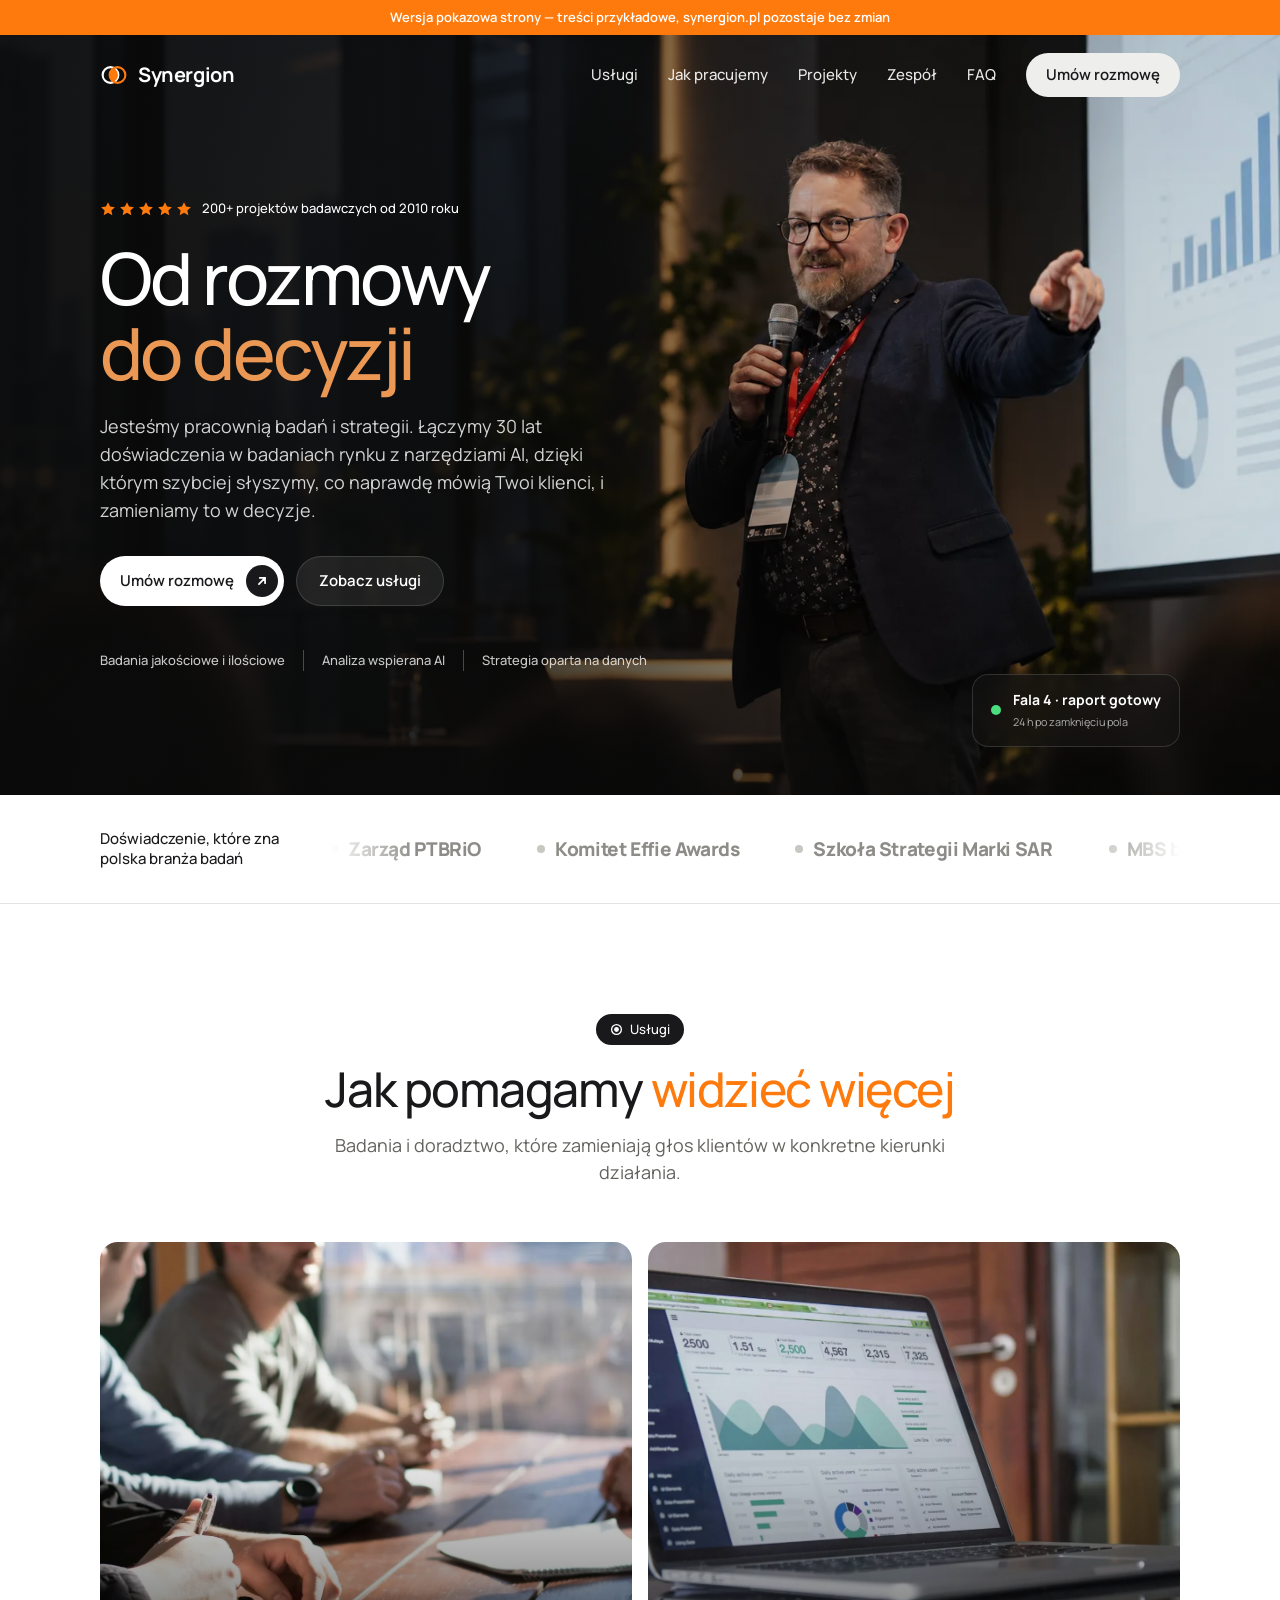
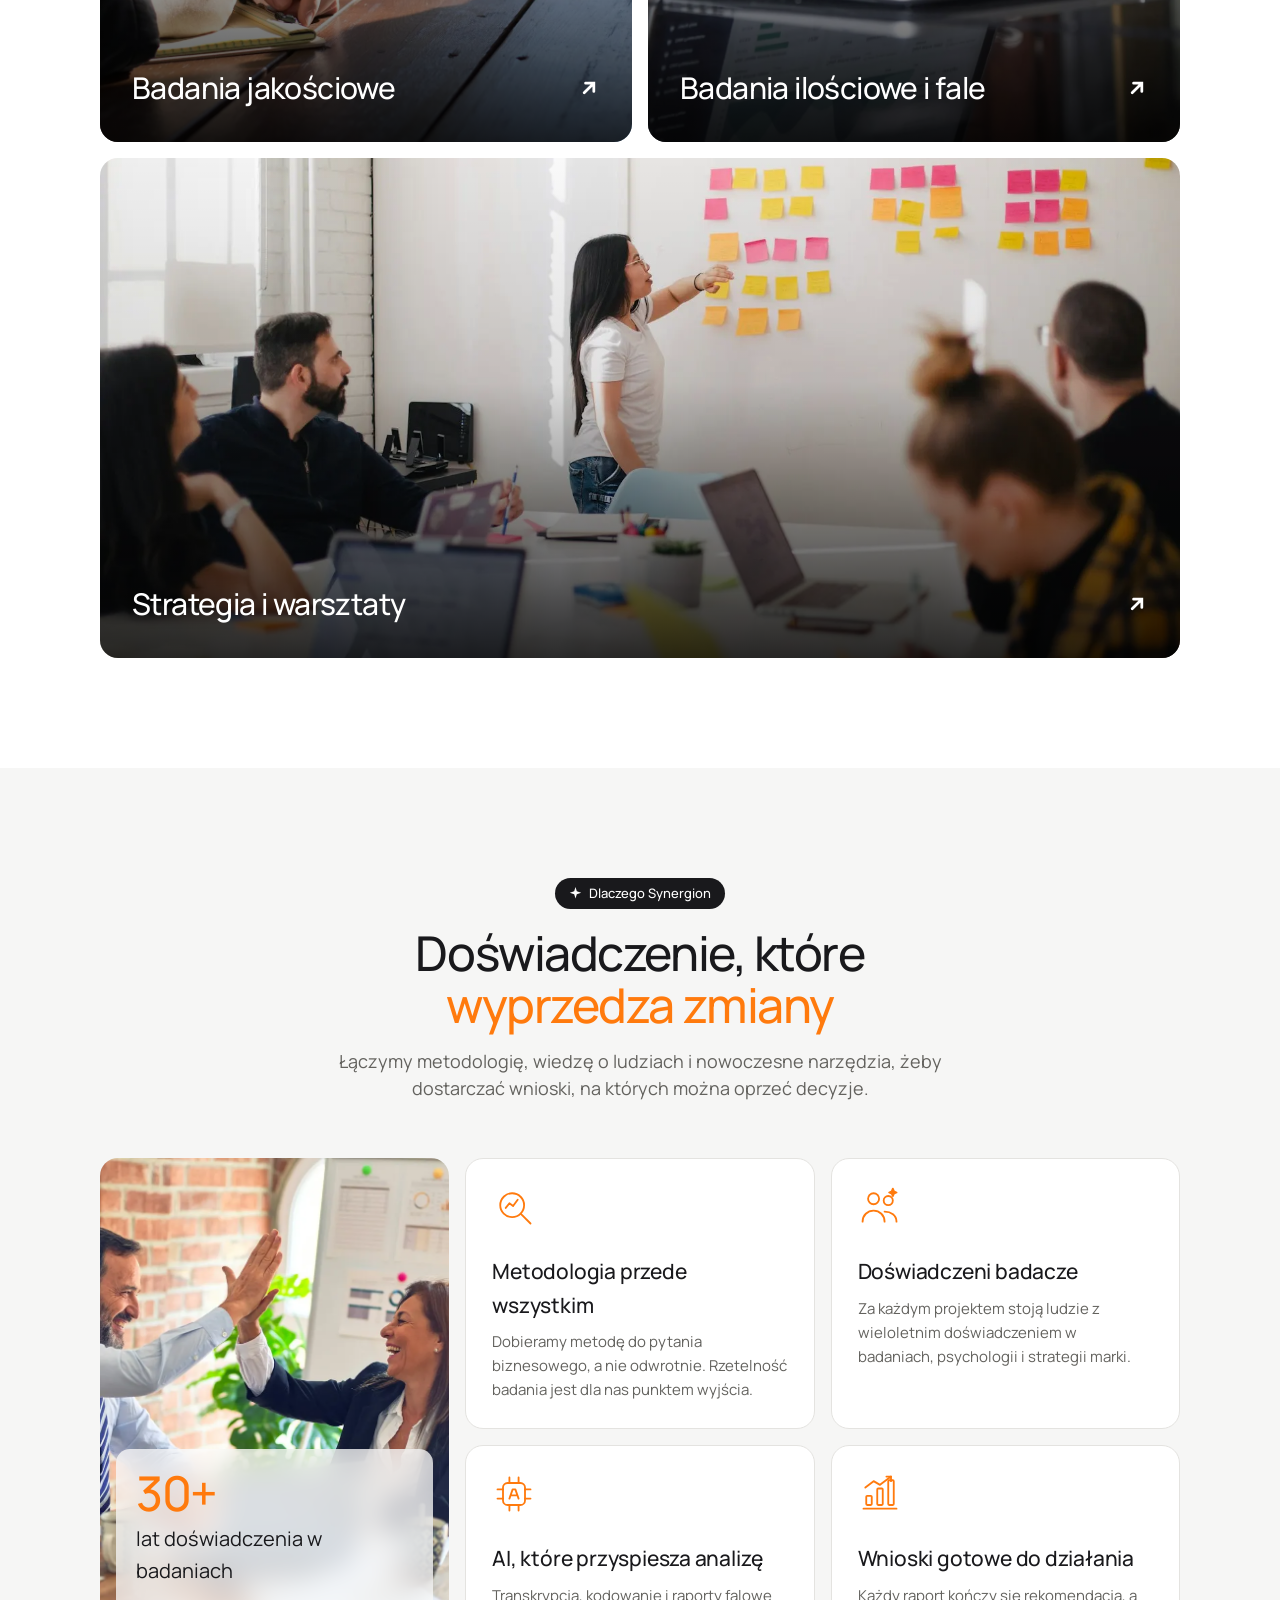
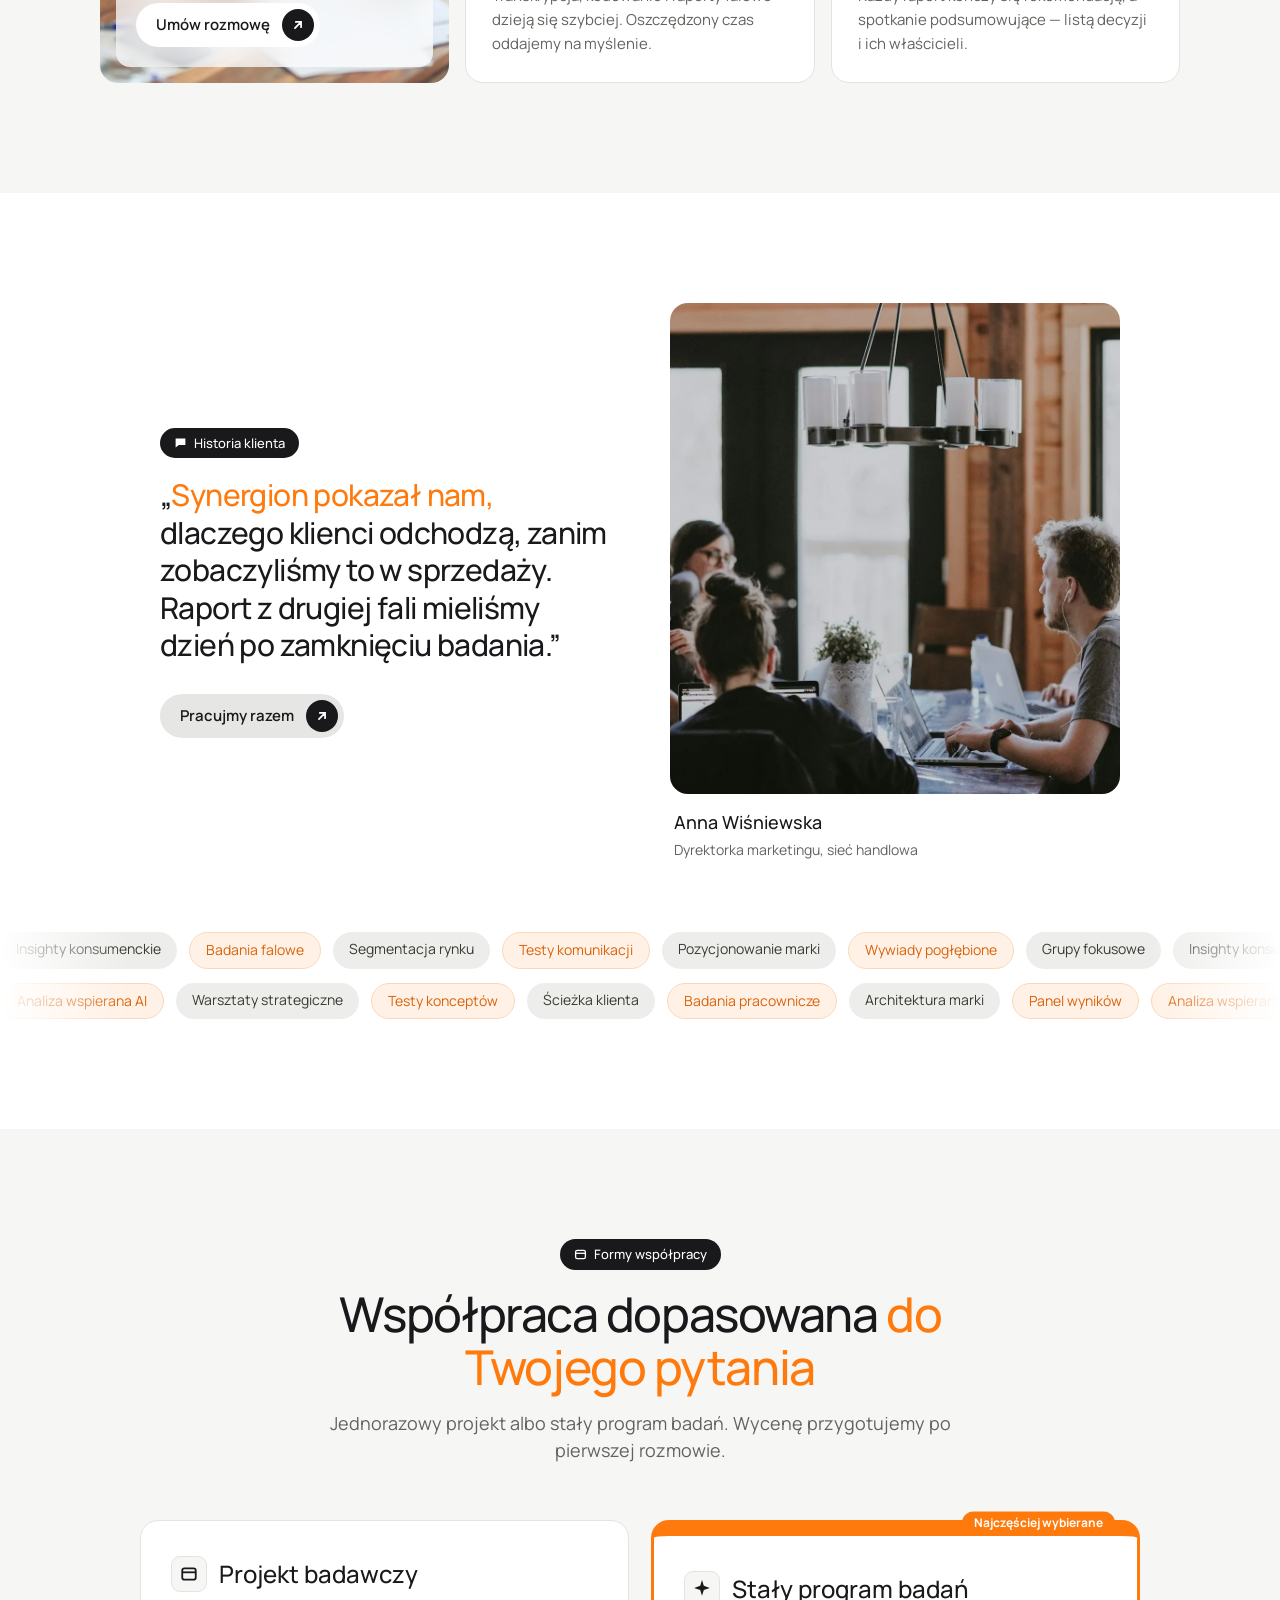
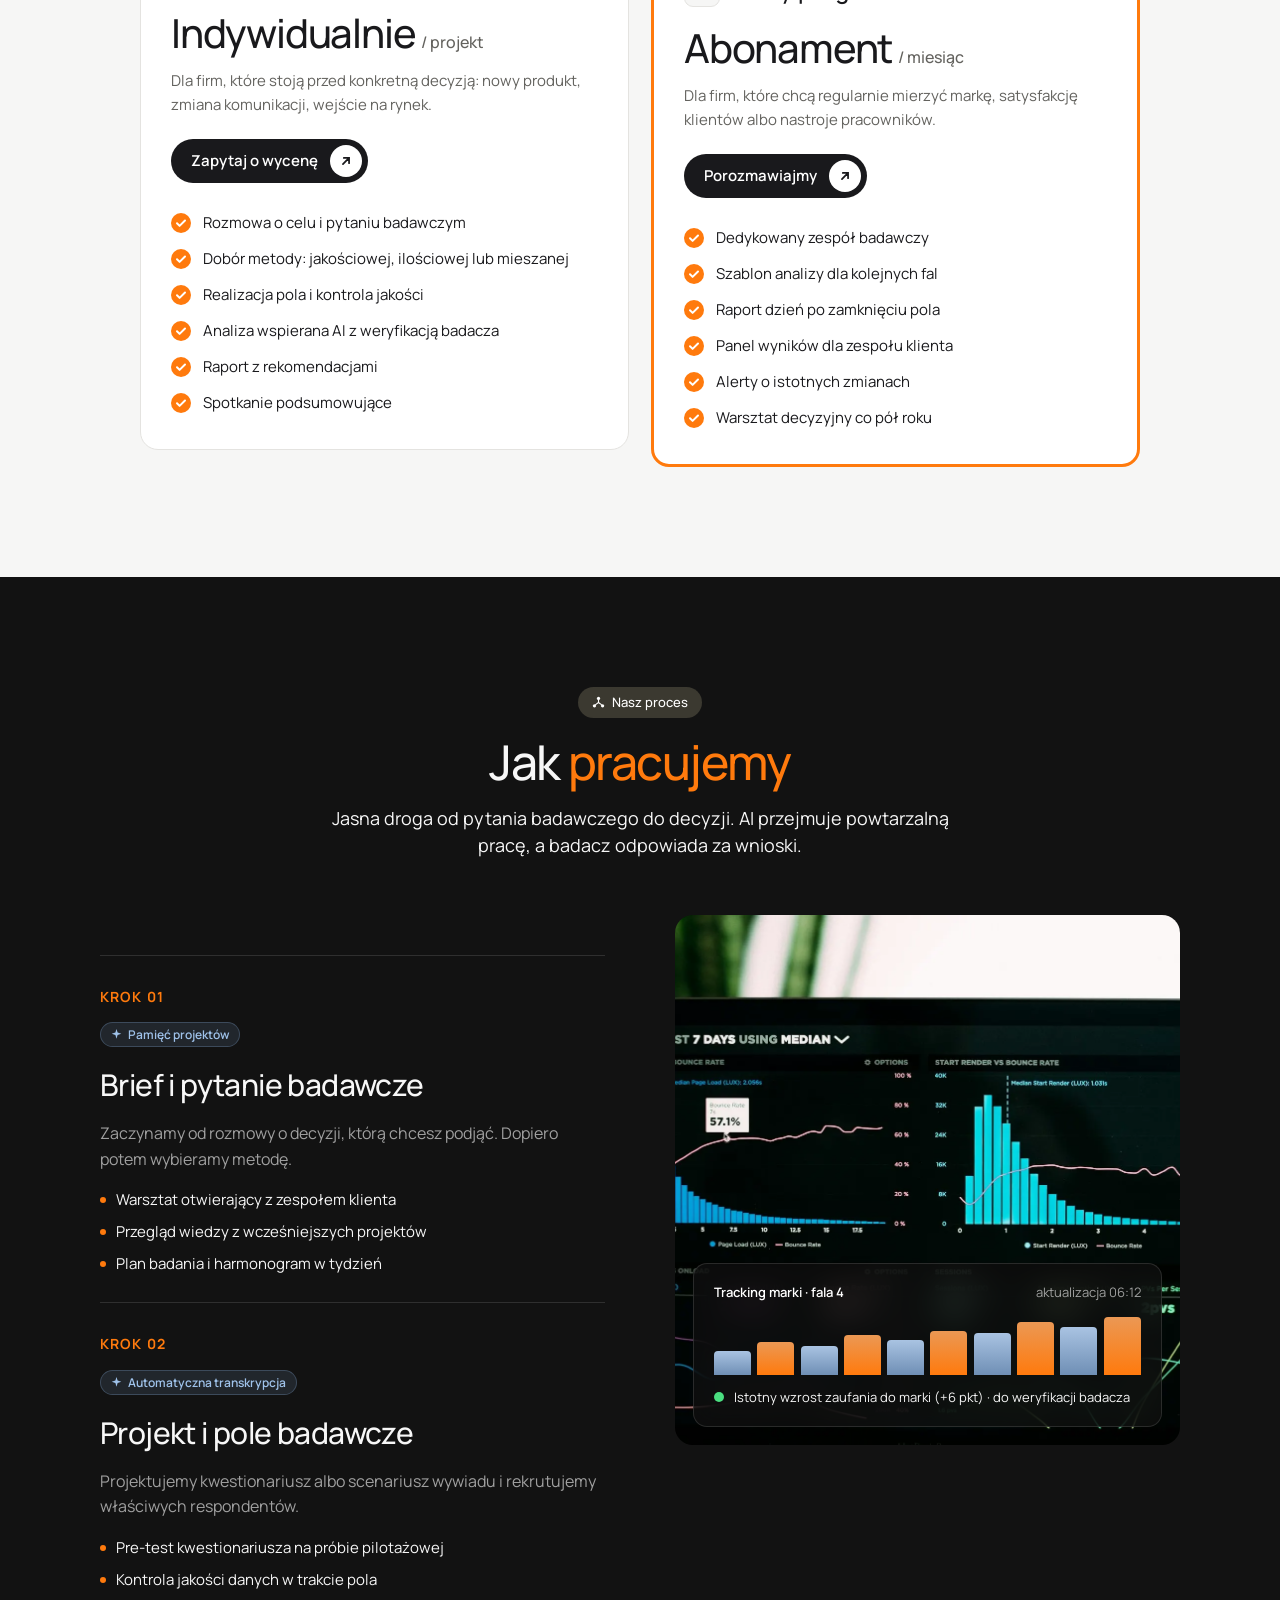
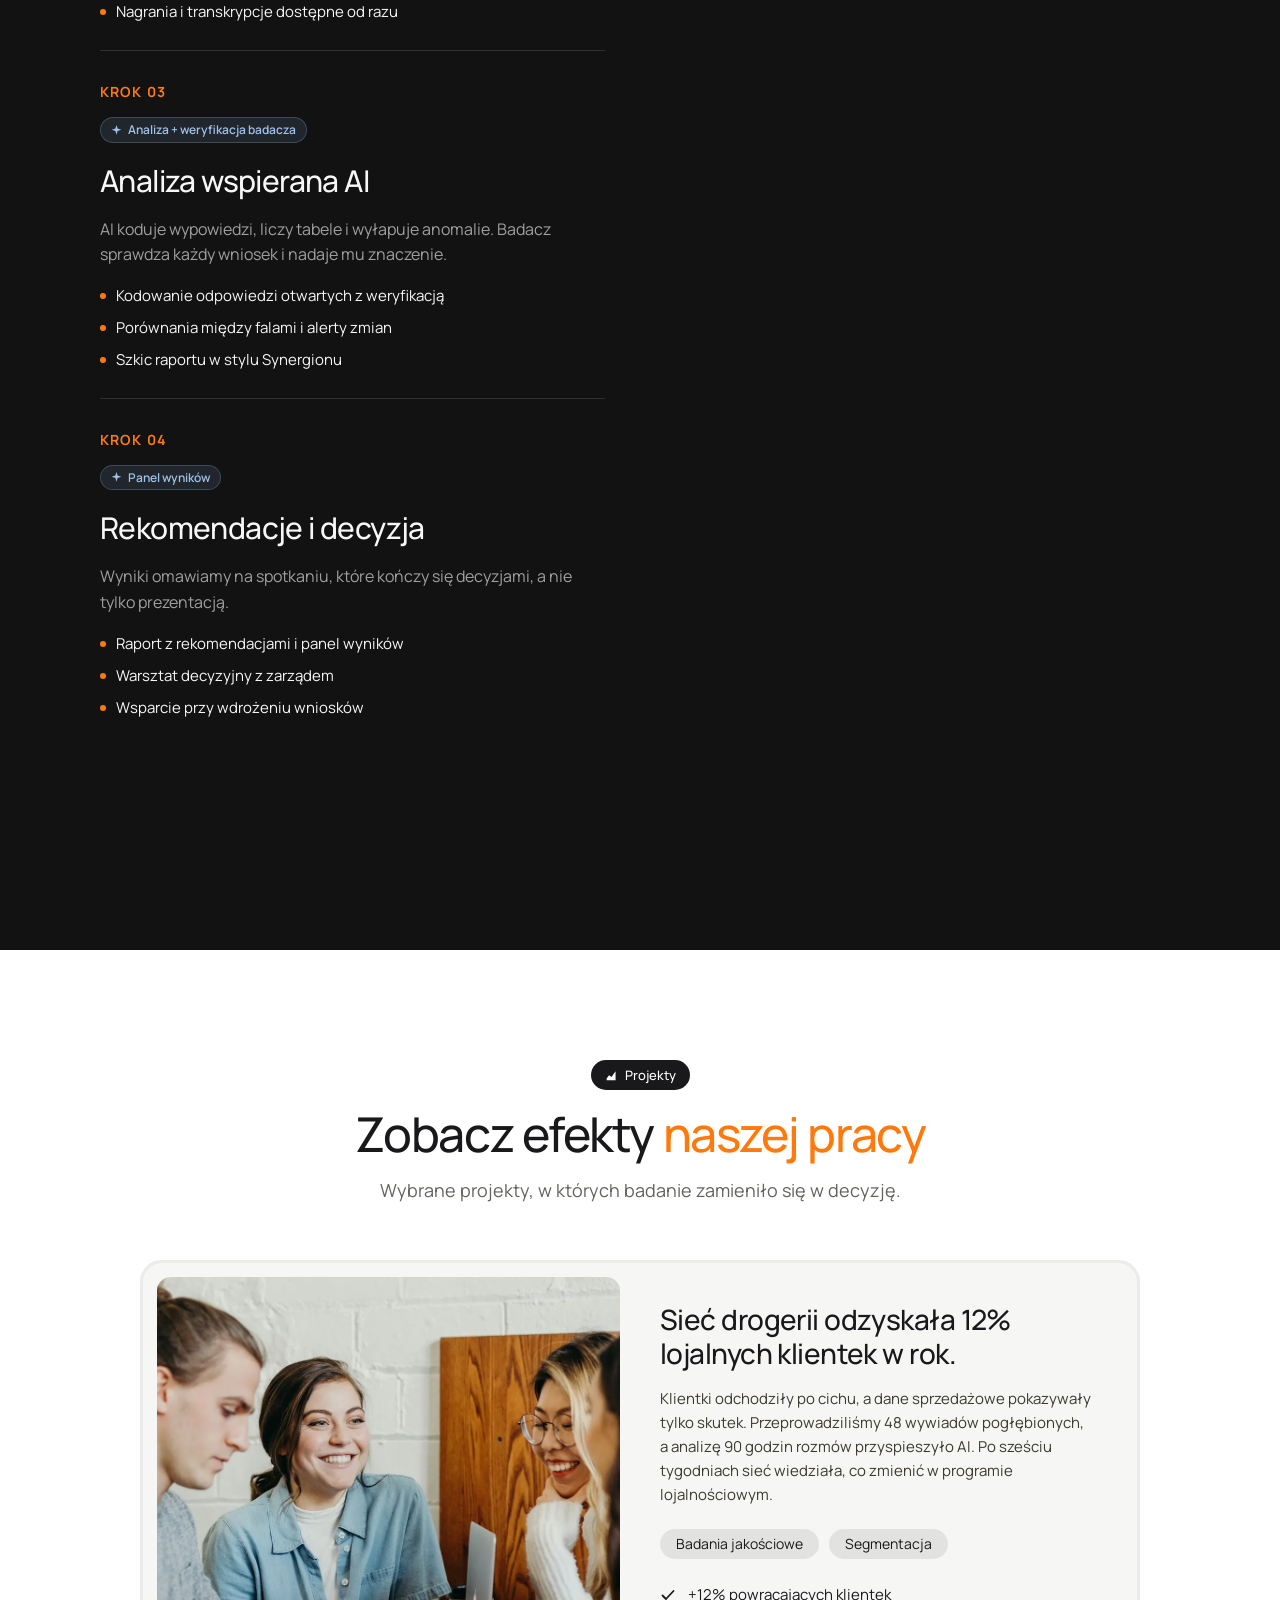
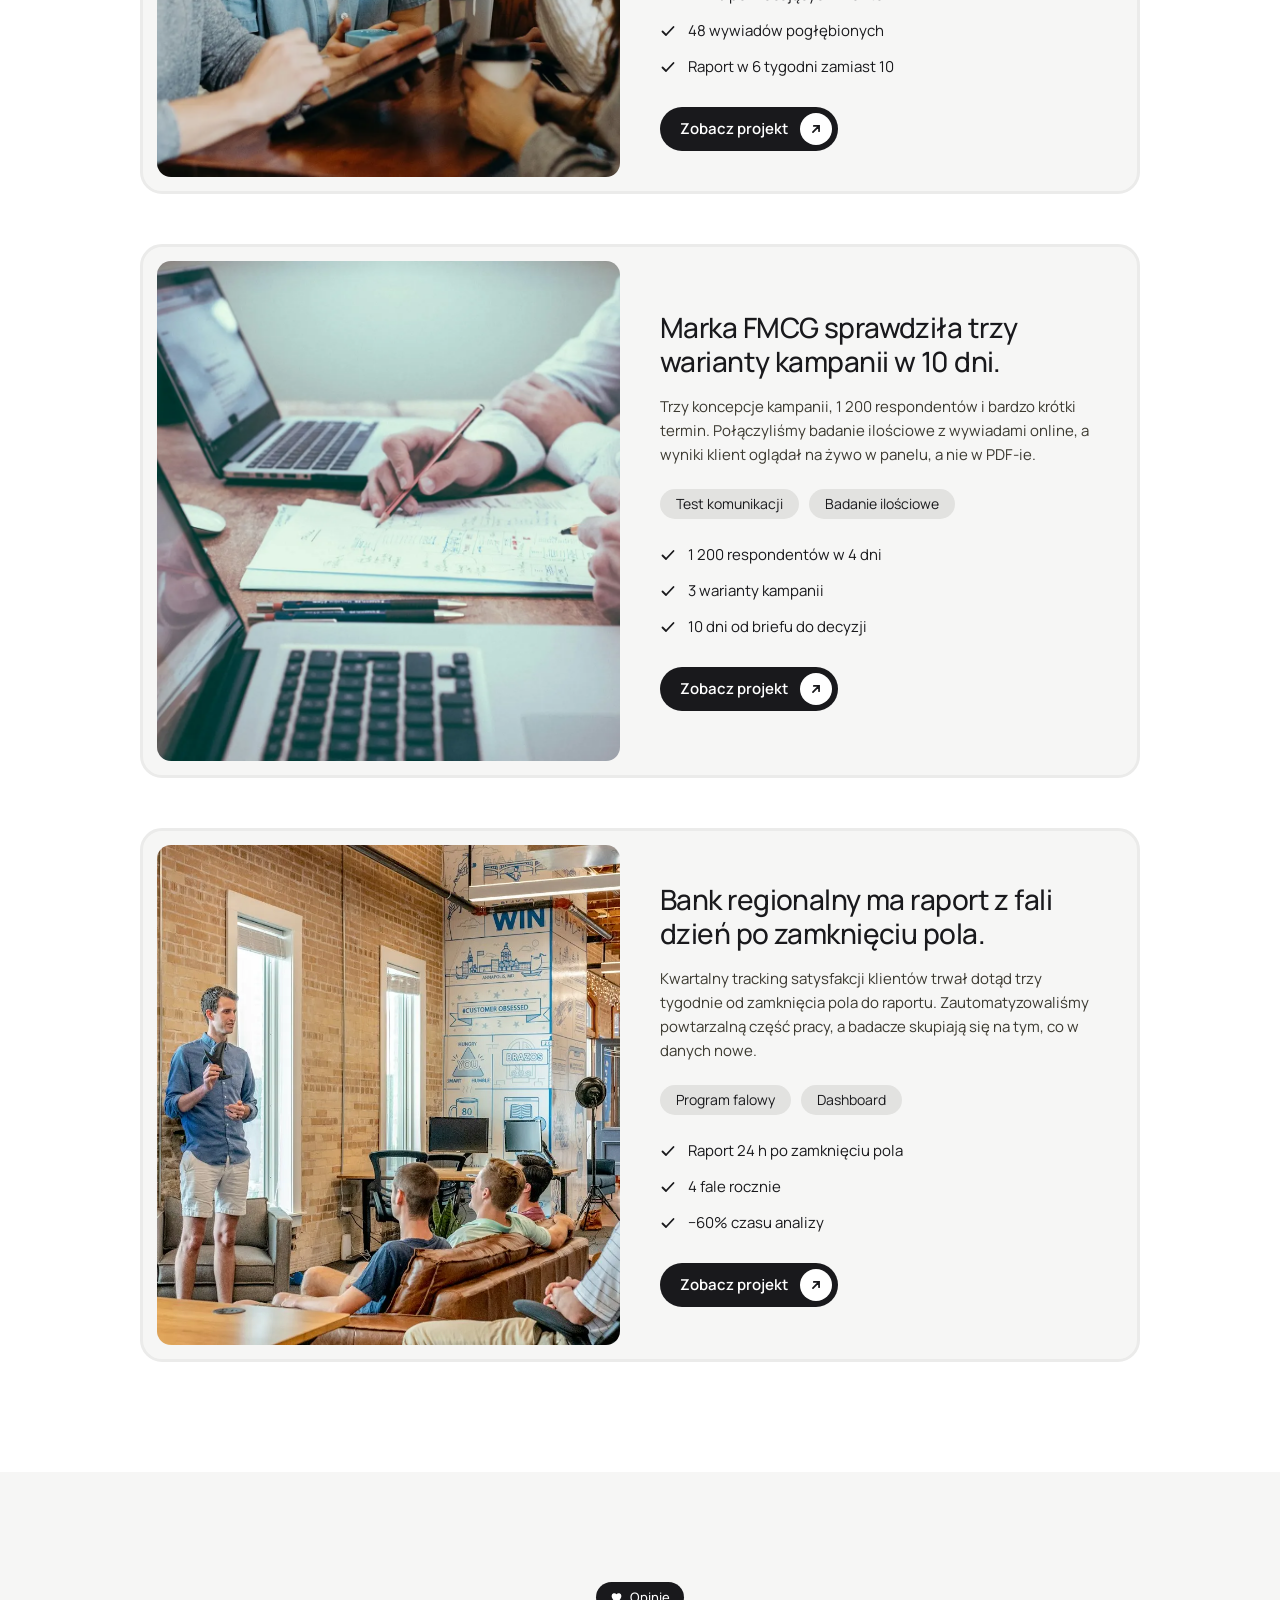
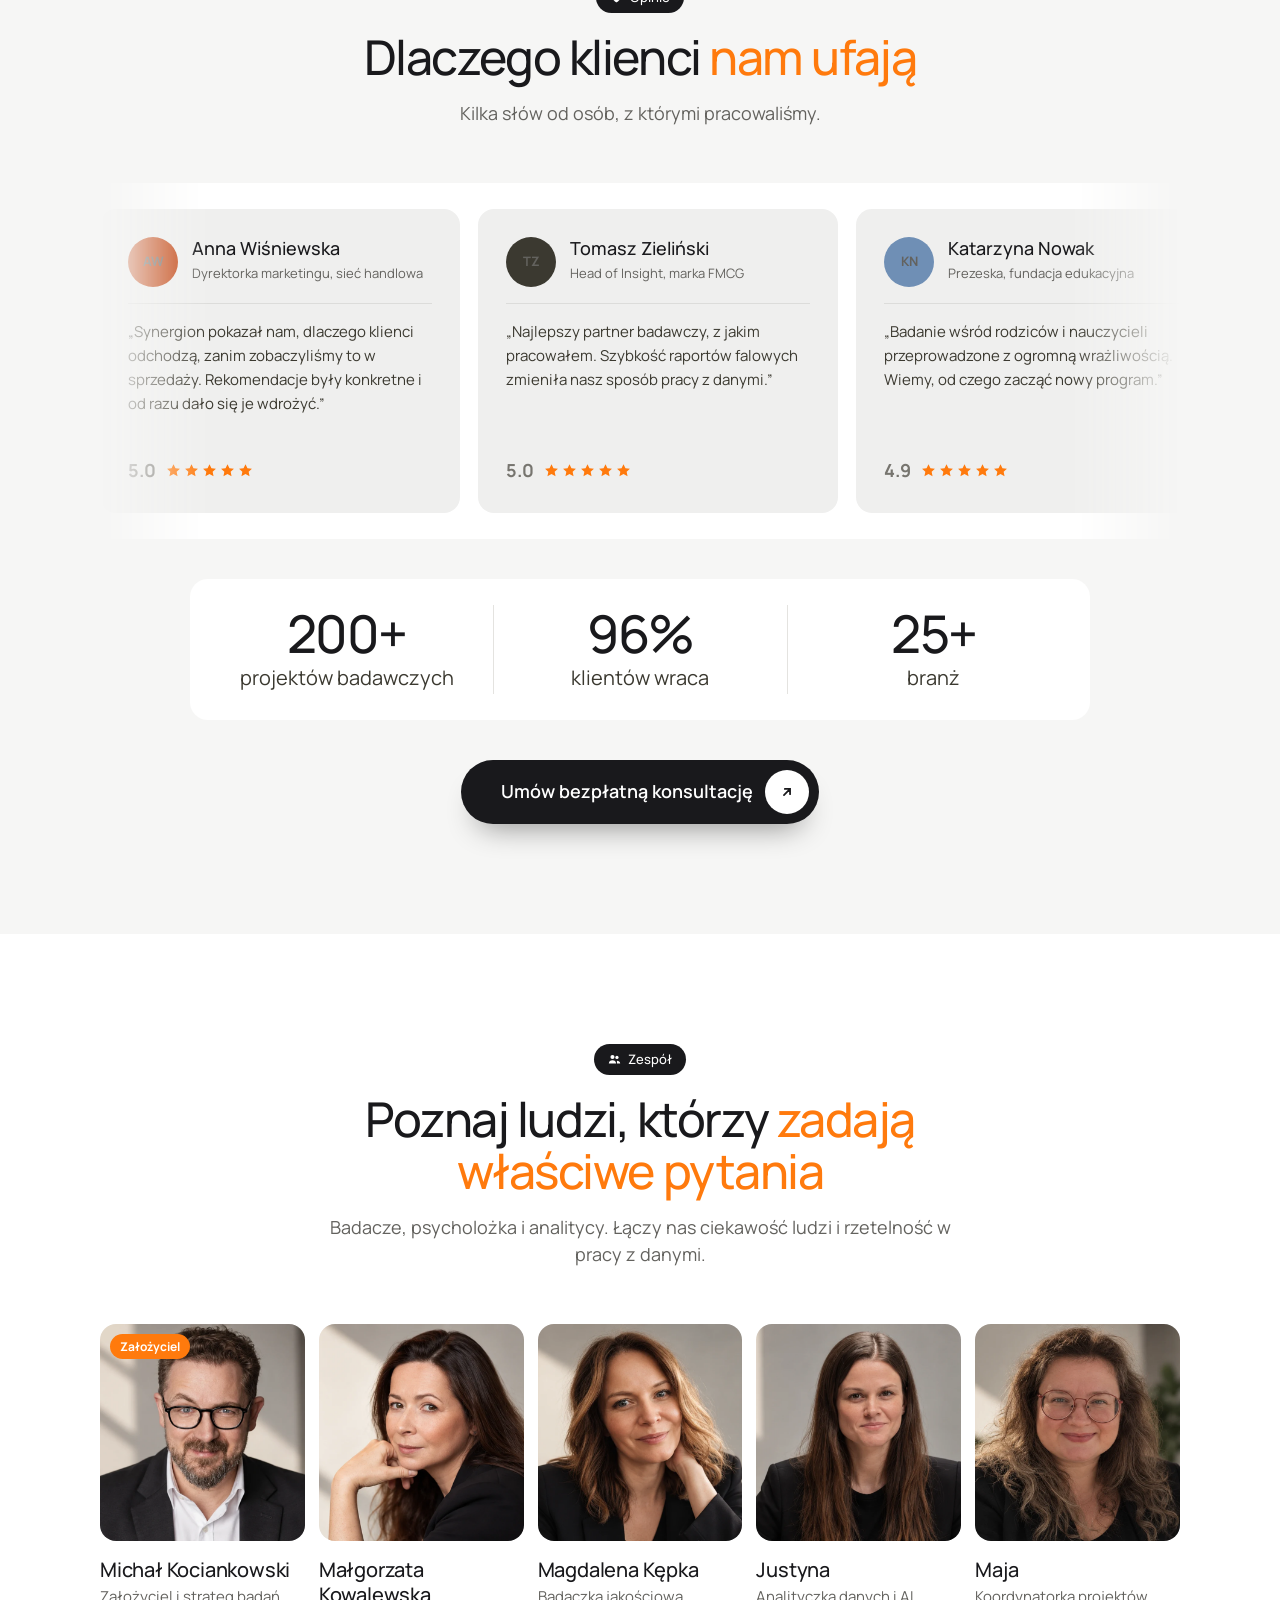
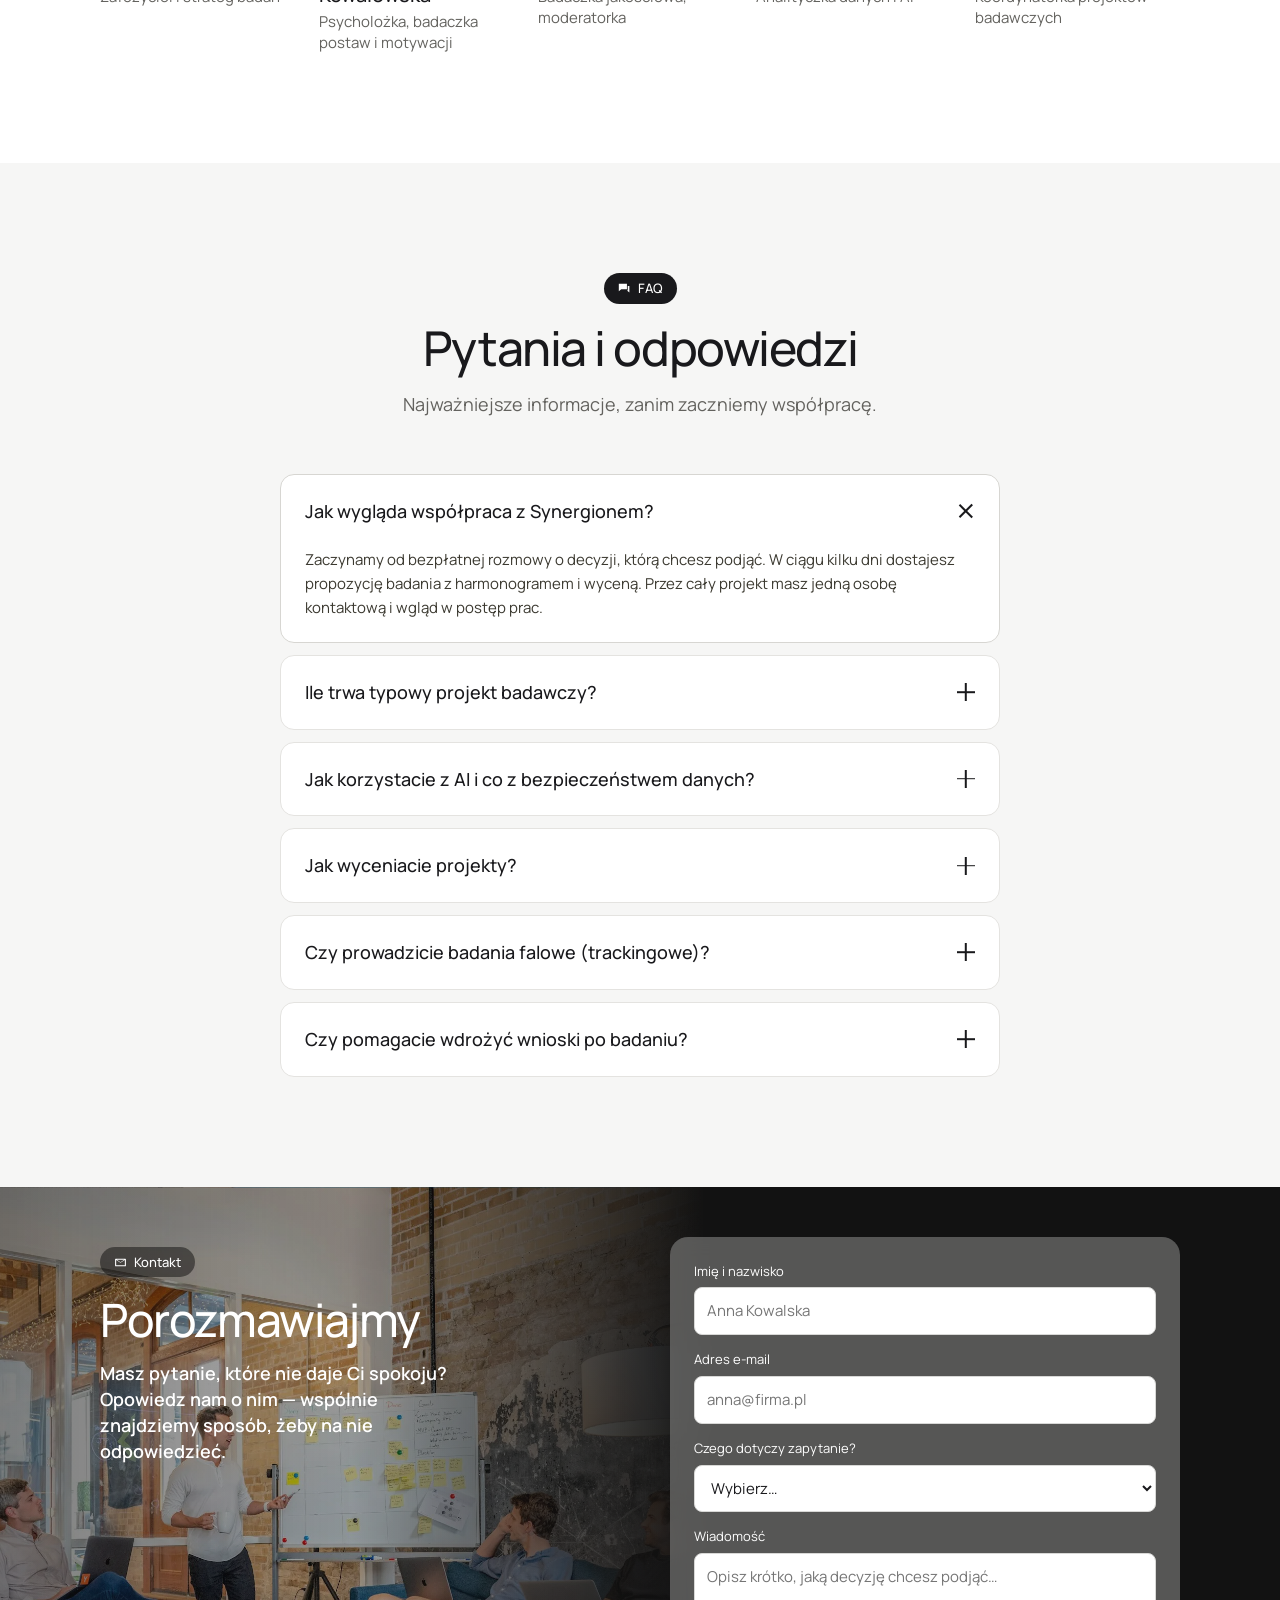
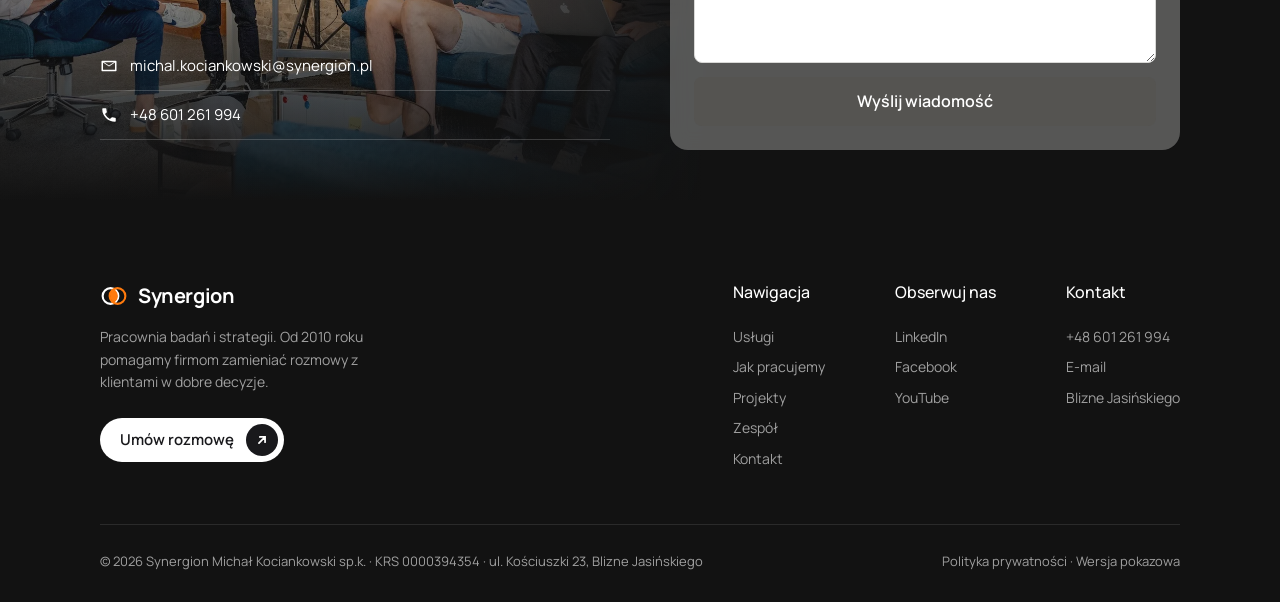
==== index.html @ 0d3d4d8f "Strona pokazowa Synergionu: strona główna, kontakt, 3 case studies Co-Authored-By: Claude Opus 5 <no" ====
<!doctype html>
<html lang="pl">
<head>
<meta charset="utf-8">
<meta name="viewport" content="width=device-width, initial-scale=1">
<meta name="robots" content="noindex, nofollow">
<title>Synergion — pracownia badań i strategii</title>
<meta name="description" content="Synergion łączy 30 lat doświadczenia w badaniach rynku z nowoczesnymi narzędziami AI. Badania jakościowe, ilościowe i strategia marki.">
<meta property="og:title" content="Synergion — pracownia badań i strategii">
<meta property="og:description" content="Synergion łączy 30 lat doświadczenia w badaniach rynku z nowoczesnymi narzędziami AI. Badania jakościowe, ilościowe i strategia marki.">
<meta property="og:image" content="assets/img/hero-sm.webp">
<meta name="theme-color" content="#121212">
<link rel="icon" href="data:image/svg+xml,%3Csvg xmlns='http://www.w3.org/2000/svg' viewBox='0 0 32 32'%3E%3Crect width='32' height='32' rx='8' fill='%23121212'/%3E%3Ccircle cx='13' cy='16' r='7' fill='none' stroke='%23fff' stroke-width='2.2'/%3E%3Ccircle cx='19' cy='16' r='7' fill='none' stroke='%23ff7a0d' stroke-width='2.2'/%3E%3C/svg%3E">
<link rel="preload" href="assets/fonts/manrope-latin.woff2" as="font" type="font/woff2" crossorigin>
<link rel="stylesheet" href="style.css">
<script>document.documentElement.classList.add("js")</script>
</head>
<body>
<div class="demo-bar">Wersja pokazowa strony — treści przykładowe, synergion.pl pozostaje bez zmian</div>
<header class="nav">
  <div class="wrap">
    <a class="logo" href="index.html" aria-label="Synergion — strona główna"><svg viewBox="0 0 32 32" aria-hidden="true"><circle cx="12" cy="16" r="9" fill="none" stroke="#fff" stroke-width="2.4"/><circle cx="20" cy="16" r="9" fill="none" stroke="#ff7a0d" stroke-width="2.4"/><path d="M16 8.3a9 9 0 010 15.4 9 9 0 010-15.4z" fill="#ff7a0d"/></svg>Synergion</a>
    <button class="burger" aria-label="Menu" aria-expanded="false"><span></span><span></span><span></span></button>
    <nav class="nav-links">
      <a href="#uslugi">Usługi</a>
      <a href="#jak-pracujemy">Jak pracujemy</a>
      <a href="#projekty">Projekty</a>
      <a href="#zespol">Zespół</a>
      <a href="#faq">FAQ</a>
      <a class="btn btn-pill" href="kontakt.html">Umów rozmowę</a>
    </nav>
  </div>
</header>

<main>
<section class="hero" id="start">
  <div class="hero-bg" role="img" aria-label="Michał Kociankowski podczas wystąpienia"></div>
  <div class="wrap">
    <div class="hero-inner">
      <div class="rating rv"><span class="stars"><svg viewBox="0 0 20 20" fill="currentColor"><path d="M10 1.5l2.6 5.5 6 .7-4.4 4.1 1.2 5.9L10 14.8l-5.4 2.9 1.2-5.9L1.4 7.7l6-.7z"/></svg><svg viewBox="0 0 20 20" fill="currentColor"><path d="M10 1.5l2.6 5.5 6 .7-4.4 4.1 1.2 5.9L10 14.8l-5.4 2.9 1.2-5.9L1.4 7.7l6-.7z"/></svg><svg viewBox="0 0 20 20" fill="currentColor"><path d="M10 1.5l2.6 5.5 6 .7-4.4 4.1 1.2 5.9L10 14.8l-5.4 2.9 1.2-5.9L1.4 7.7l6-.7z"/></svg><svg viewBox="0 0 20 20" fill="currentColor"><path d="M10 1.5l2.6 5.5 6 .7-4.4 4.1 1.2 5.9L10 14.8l-5.4 2.9 1.2-5.9L1.4 7.7l6-.7z"/></svg><svg viewBox="0 0 20 20" fill="currentColor"><path d="M10 1.5l2.6 5.5 6 .7-4.4 4.1 1.2 5.9L10 14.8l-5.4 2.9 1.2-5.9L1.4 7.7l6-.7z"/></svg></span>200+ projektów badawczych od 2010 roku</div>
      <h1 class="rv d1">Od rozmowy<br><em>do decyzji</em></h1>
      <p class="lead rv d2">Jesteśmy pracownią badań i strategii. Łączymy 30 lat doświadczenia w badaniach rynku z narzędziami AI, dzięki którym szybciej słyszymy, co naprawdę mówią Twoi klienci, i zamieniamy to w decyzje.</p>
      <div class="hero-ctas rv d3"><a class="btn btn-light" href="kontakt.html">Umów rozmowę<span class="ico"><svg viewBox="0 0 16 16" fill="none" stroke="currentColor" stroke-width="2" stroke-linecap="round"><path d="M4.5 11.5l7-7M5.5 4.5h6v6"/></svg></span></a><a class="btn btn-ghost" href="#uslugi">Zobacz usługi</a></div>
      <div class="hero-points rv d4"><span>Badania jakościowe i ilościowe</span><span>Analiza wspierana AI</span><span>Strategia oparta na danych</span></div>
    </div>
  </div>
  <div class="ai-chip rv d4"><span class="pulse"></span><div><b>Fala 4 · raport gotowy</b><small>24 h po zamknięciu pola</small></div></div>
</section>

<section class="trust" aria-label="Doświadczenie">
  <div class="wrap">
    <div class="trust-label">Doświadczenie, które zna polska branża badań</div>
    <div class="marquee"><div class="marquee-track"><span><i></i>Zarząd PTBRiO</span><span><i></i>Komitet Effie Awards</span><span><i></i>Szkoła Strategii Marki SAR</span><span><i></i>MBS by Effie</span><span><i></i>New Europe 100</span><span><i></i>Szkoła Insightów PTBRiO</span><span><i></i>INSUMMIT</span><span><i></i>Zarząd PTBRiO</span><span><i></i>Komitet Effie Awards</span><span><i></i>Szkoła Strategii Marki SAR</span><span><i></i>MBS by Effie</span><span><i></i>New Europe 100</span><span><i></i>Szkoła Insightów PTBRiO</span><span><i></i>INSUMMIT</span></div></div>
  </div>
</section>

<section class="sec" id="uslugi">
  <div class="wrap">
    <div class="head rv"><span class="tag"><svg viewBox="0 0 16 16" fill="none" stroke="currentColor" stroke-width="1.6"><circle cx="8" cy="8" r="6"/><circle cx="8" cy="8" r="2.2" fill="currentColor"/></svg>Usługi</span><h2>Jak pomagamy <em>widzieć więcej</em></h2><p>Badania i doradztwo, które zamieniają głos klientów w konkretne kierunki działania.</p></div>
    <div class="services"><article class="svc  rv d1" tabindex="0">
        <img src="assets/img/uslugi-jakosciowe.webp" alt="" loading="lazy">
        <div class="svc-body">
          <div class="svc-top"><h3>Badania jakościowe</h3><span class="svc-arrow"><svg viewBox="0 0 16 16" fill="none" stroke="currentColor" stroke-width="2" stroke-linecap="round"><path d="M4.5 11.5l7-7M5.5 4.5h6v6"/></svg></span></div>
          <div class="svc-more"><div><p>Wywiady pogłębione, grupy fokusowe i etnografia. Rozmawiamy z ludźmi tak długo, aż zrozumiemy, co stoi za ich decyzjami. AI transkrybuje i porządkuje materiał, badacz go interpretuje.</p><ul><li>Wywiady IDI</li><li>Grupy fokusowe</li><li>Etnografia</li><li>Społeczności online</li></ul><a class="btn btn-light" href="kontakt.html">Zapytaj o badanie<span class="ico"><svg viewBox="0 0 16 16" fill="none" stroke="currentColor" stroke-width="2" stroke-linecap="round"><path d="M4.5 11.5l7-7M5.5 4.5h6v6"/></svg></span></a></div></div>
        </div>
      </article><article class="svc  rv d2" tabindex="0">
        <img src="assets/img/uslugi-ilosciowe.webp" alt="" loading="lazy">
        <div class="svc-body">
          <div class="svc-top"><h3>Badania ilościowe i fale</h3><span class="svc-arrow"><svg viewBox="0 0 16 16" fill="none" stroke="currentColor" stroke-width="2" stroke-linecap="round"><path d="M4.5 11.5l7-7M5.5 4.5h6v6"/></svg></span></div>
          <div class="svc-more"><div><p>Ankiety, testy komunikacji i badania trackingowe. Kwestionariusze sprawdzamy na próbie pilotażowej, a wyniki kolejnych fal widzisz w panelu dzień po zamknięciu pola.</p><ul><li>CAWI / CATI</li><li>Tracking marki</li><li>Testy konceptów</li><li>Panel wyników</li></ul><a class="btn btn-light" href="kontakt.html">Zapytaj o badanie<span class="ico"><svg viewBox="0 0 16 16" fill="none" stroke="currentColor" stroke-width="2" stroke-linecap="round"><path d="M4.5 11.5l7-7M5.5 4.5h6v6"/></svg></span></a></div></div>
        </div>
      </article><article class="svc wide rv d3" tabindex="0">
        <img src="assets/img/uslugi-strategia.webp" alt="" loading="lazy">
        <div class="svc-body">
          <div class="svc-top"><h3>Strategia i warsztaty</h3><span class="svc-arrow"><svg viewBox="0 0 16 16" fill="none" stroke="currentColor" stroke-width="2" stroke-linecap="round"><path d="M4.5 11.5l7-7M5.5 4.5h6v6"/></svg></span></div>
          <div class="svc-more"><div><p>Wnioski z badań zamieniamy w pozycjonowanie, architekturę marki i plan działań. Prowadzimy warsztaty, na których zespół dochodzi do wspólnych decyzji zamiast kolejnego spotkania.</p><ul><li>Strategia marki</li><li>Pozycjonowanie</li><li>Warsztaty decyzyjne</li><li>Insighty konsumenckie</li></ul><a class="btn btn-light" href="kontakt.html">Zapytaj o badanie<span class="ico"><svg viewBox="0 0 16 16" fill="none" stroke="currentColor" stroke-width="2" stroke-linecap="round"><path d="M4.5 11.5l7-7M5.5 4.5h6v6"/></svg></span></a></div></div>
        </div>
      </article></div>
  </div>
</section>

<section class="sec sec-soft" id="dlaczego">
  <div class="wrap">
    <div class="head rv"><span class="tag"><svg viewBox="0 0 16 16" fill="currentColor"><path d="M8 0l1.6 5.2L15 7l-5.4 1.8L8 14l-1.6-5.2L1 7l5.4-1.8z"/></svg>Dlaczego Synergion</span><h2>Doświadczenie, które <em>wyprzedza zmiany</em></h2><p>Łączymy metodologię, wiedzę o ludziach i nowoczesne narzędzia, żeby dostarczać wnioski, na których można oprzeć decyzje.</p></div>
    <div class="why">
      <div class="why-photo rv"><img src="assets/img/dlaczego.webp" alt="" loading="lazy"><div class="why-stat"><strong><span data-count="30">30</span>+</strong><span>lat doświadczenia w badaniach</span><a class="btn btn-light" href="kontakt.html">Umów rozmowę<span class="ico"><svg viewBox="0 0 16 16" fill="none" stroke="currentColor" stroke-width="2" stroke-linecap="round"><path d="M4.5 11.5l7-7M5.5 4.5h6v6"/></svg></span></a></div></div>
      <div class="card rv d1"><div class="ic"><svg viewBox="0 0 48 48" fill="none" stroke="currentColor" stroke-width="2" stroke-linecap="round" stroke-linejoin="round"><circle cx="22" cy="22" r="13"/><path d="M31.5 31.5L42 42"/><path d="M15 25l4-5 4 3 5-7"/></svg></div><h3>Metodologia przede wszystkim</h3><p>Dobieramy metodę do pytania biznesowego, a nie odwrotnie. Rzetelność badania jest dla nas punktem wyjścia.</p></div><div class="card rv d2"><div class="ic"><svg viewBox="0 0 48 48" fill="none" stroke="currentColor" stroke-width="2" stroke-linecap="round" stroke-linejoin="round"><circle cx="17" cy="15" r="6"/><circle cx="33" cy="17" r="5"/><path d="M5 40c0-7 5.4-12 12-12s12 5 12 12M29 29c7 0 13 4 13 11"/><path d="M38 4l1.2 3L42 8.2 39.2 9.4 38 12l-1.2-2.6L34 8.2l2.8-1.2z" fill="currentColor"/></svg></div><h3>Doświadczeni badacze</h3><p>Za każdym projektem stoją ludzie z wieloletnim doświadczeniem w badaniach, psychologii i strategii marki.</p></div><div class="card rv d3"><div class="ic"><svg viewBox="0 0 48 48" fill="none" stroke="currentColor" stroke-width="2" stroke-linecap="round" stroke-linejoin="round"><rect x="12" y="12" width="24" height="24" rx="5"/><path d="M19 12V6M29 12V6M19 42v-6M29 42v-6M12 19H6M12 29H6M42 19h-6M42 29h-6"/><path d="M19 29l3.5-10h3L29 29M20.5 25.5h7"/></svg></div><h3>AI, które przyspiesza analizę</h3><p>Transkrypcja, kodowanie i raporty falowe dzieją się szybciej. Oszczędzony czas oddajemy na myślenie.</p></div><div class="card rv d4"><div class="ic"><svg viewBox="0 0 48 48" fill="none" stroke="currentColor" stroke-width="2" stroke-linecap="round" stroke-linejoin="round"><path d="M6 40h36"/><rect x="9" y="26" width="6" height="10" rx="1"/><rect x="21" y="18" width="6" height="18" rx="1"/><rect x="33" y="9" width="6" height="27" rx="1"/><path d="M8 17l9-7 7 4 12-9"/><path d="M31 5h5v5"/></svg></div><h3>Wnioski gotowe do działania</h3><p>Każdy raport kończy się rekomendacją, a spotkanie podsumowujące — listą decyzji i ich właścicieli.</p></div>
    </div>
  </div>
</section>

<section class="sec" id="opinia">
  <div class="wrap">
    <div class="story">
      <div class="rv"><span class="tag"><svg viewBox="0 0 16 16" fill="currentColor"><path d="M2 3h12v8H6l-4 3V3z"/></svg>Historia klienta</span><blockquote>„<em>Synergion pokazał nam,</em> dlaczego klienci odchodzą, zanim zobaczyliśmy to w sprzedaży. Raport z drugiej fali mieliśmy dzień po zamknięciu badania.”</blockquote><a class="btn btn-grey" href="kontakt.html">Pracujmy razem<span class="ico"><svg viewBox="0 0 16 16" fill="none" stroke="currentColor" stroke-width="2" stroke-linecap="round"><path d="M4.5 11.5l7-7M5.5 4.5h6v6"/></svg></span></a></div>
      <figure class="rv d2"><img src="assets/img/opinia.webp" alt="" loading="lazy"><figcaption><b>Anna Wiśniewska</b><span>Dyrektorka marketingu, sieć handlowa</span></figcaption></figure>
    </div>
  </div>
  <div class="chips">
    <div class="marquee"><div class="marquee-track"><span class="chip">Insighty konsumenckie</span><span class="chip o">Badania falowe</span><span class="chip">Segmentacja rynku</span><span class="chip o">Testy komunikacji</span><span class="chip">Pozycjonowanie marki</span><span class="chip o">Wywiady pogłębione</span><span class="chip">Grupy fokusowe</span><span class="chip">Insighty konsumenckie</span><span class="chip o">Badania falowe</span><span class="chip">Segmentacja rynku</span><span class="chip o">Testy komunikacji</span><span class="chip">Pozycjonowanie marki</span><span class="chip o">Wywiady pogłębione</span><span class="chip">Grupy fokusowe</span></div></div>
    <div class="marquee row2"><div class="marquee-track"><span class="chip o">Analiza wspierana AI</span><span class="chip">Warsztaty strategiczne</span><span class="chip o">Testy konceptów</span><span class="chip">Ścieżka klienta</span><span class="chip o">Badania pracownicze</span><span class="chip">Architektura marki</span><span class="chip o">Panel wyników</span><span class="chip o">Analiza wspierana AI</span><span class="chip">Warsztaty strategiczne</span><span class="chip o">Testy konceptów</span><span class="chip">Ścieżka klienta</span><span class="chip o">Badania pracownicze</span><span class="chip">Architektura marki</span><span class="chip o">Panel wyników</span></div></div>
  </div>
</section>

<section class="sec sec-soft" id="wspolpraca">
  <div class="wrap">
    <div class="head rv"><span class="tag"><svg viewBox="0 0 16 16" fill="none" stroke="currentColor" stroke-width="1.6"><rect x="2" y="3" width="12" height="10" rx="2"/><path d="M2 6.5h12"/></svg>Formy współpracy</span><h2>Współpraca dopasowana <em>do Twojego pytania</em></h2><p>Jednorazowy projekt albo stały program badań. Wycenę przygotujemy po pierwszej rozmowie.</p></div>
    <div class="plans">
      <div class="plan rv d1"><div class="plan-name"><i><svg viewBox="0 0 16 16" fill="none" stroke="currentColor" stroke-width="1.6"><rect x="2" y="3" width="12" height="10" rx="2"/><path d="M2 6.5h12"/></svg></i>Projekt badawczy</div><div class="plan-price">Indywidualnie<small>/ projekt</small></div><p>Dla firm, które stoją przed konkretną decyzją: nowy produkt, zmiana komunikacji, wejście na rynek.</p><a class="btn btn-dark" href="kontakt.html">Zapytaj o wycenę<span class="ico"><svg viewBox="0 0 16 16" fill="none" stroke="currentColor" stroke-width="2" stroke-linecap="round"><path d="M4.5 11.5l7-7M5.5 4.5h6v6"/></svg></span></a><ul><li><svg viewBox="0 0 20 20"><circle cx="10" cy="10" r="10" fill="#ff7a0d"/><path d="M6 10.3l2.6 2.6L14 7.5" fill="none" stroke="#fff" stroke-width="2" stroke-linecap="round" stroke-linejoin="round"/></svg>Rozmowa o celu i pytaniu badawczym</li><li><svg viewBox="0 0 20 20"><circle cx="10" cy="10" r="10" fill="#ff7a0d"/><path d="M6 10.3l2.6 2.6L14 7.5" fill="none" stroke="#fff" stroke-width="2" stroke-linecap="round" stroke-linejoin="round"/></svg>Dobór metody: jakościowej, ilościowej lub mieszanej</li><li><svg viewBox="0 0 20 20"><circle cx="10" cy="10" r="10" fill="#ff7a0d"/><path d="M6 10.3l2.6 2.6L14 7.5" fill="none" stroke="#fff" stroke-width="2" stroke-linecap="round" stroke-linejoin="round"/></svg>Realizacja pola i kontrola jakości</li><li><svg viewBox="0 0 20 20"><circle cx="10" cy="10" r="10" fill="#ff7a0d"/><path d="M6 10.3l2.6 2.6L14 7.5" fill="none" stroke="#fff" stroke-width="2" stroke-linecap="round" stroke-linejoin="round"/></svg>Analiza wspierana AI z weryfikacją badacza</li><li><svg viewBox="0 0 20 20"><circle cx="10" cy="10" r="10" fill="#ff7a0d"/><path d="M6 10.3l2.6 2.6L14 7.5" fill="none" stroke="#fff" stroke-width="2" stroke-linecap="round" stroke-linejoin="round"/></svg>Raport z rekomendacjami</li><li><svg viewBox="0 0 20 20"><circle cx="10" cy="10" r="10" fill="#ff7a0d"/><path d="M6 10.3l2.6 2.6L14 7.5" fill="none" stroke="#fff" stroke-width="2" stroke-linecap="round" stroke-linejoin="round"/></svg>Spotkanie podsumowujące</li></ul></div>
      <div class="plan hot rv d2"><span class="badge">Najczęściej wybierane</span><div class="plan-name"><i><svg viewBox="0 0 16 16" fill="currentColor"><path d="M8 0l1.6 5.2L15 7l-5.4 1.8L8 14l-1.6-5.2L1 7l5.4-1.8z"/></svg></i>Stały program badań</div><div class="plan-price">Abonament<small>/ miesiąc</small></div><p>Dla firm, które chcą regularnie mierzyć markę, satysfakcję klientów albo nastroje pracowników.</p><a class="btn btn-dark" href="kontakt.html">Porozmawiajmy<span class="ico"><svg viewBox="0 0 16 16" fill="none" stroke="currentColor" stroke-width="2" stroke-linecap="round"><path d="M4.5 11.5l7-7M5.5 4.5h6v6"/></svg></span></a><ul><li><svg viewBox="0 0 20 20"><circle cx="10" cy="10" r="10" fill="#ff7a0d"/><path d="M6 10.3l2.6 2.6L14 7.5" fill="none" stroke="#fff" stroke-width="2" stroke-linecap="round" stroke-linejoin="round"/></svg>Dedykowany zespół badawczy</li><li><svg viewBox="0 0 20 20"><circle cx="10" cy="10" r="10" fill="#ff7a0d"/><path d="M6 10.3l2.6 2.6L14 7.5" fill="none" stroke="#fff" stroke-width="2" stroke-linecap="round" stroke-linejoin="round"/></svg>Szablon analizy dla kolejnych fal</li><li><svg viewBox="0 0 20 20"><circle cx="10" cy="10" r="10" fill="#ff7a0d"/><path d="M6 10.3l2.6 2.6L14 7.5" fill="none" stroke="#fff" stroke-width="2" stroke-linecap="round" stroke-linejoin="round"/></svg>Raport dzień po zamknięciu pola</li><li><svg viewBox="0 0 20 20"><circle cx="10" cy="10" r="10" fill="#ff7a0d"/><path d="M6 10.3l2.6 2.6L14 7.5" fill="none" stroke="#fff" stroke-width="2" stroke-linecap="round" stroke-linejoin="round"/></svg>Panel wyników dla zespołu klienta</li><li><svg viewBox="0 0 20 20"><circle cx="10" cy="10" r="10" fill="#ff7a0d"/><path d="M6 10.3l2.6 2.6L14 7.5" fill="none" stroke="#fff" stroke-width="2" stroke-linecap="round" stroke-linejoin="round"/></svg>Alerty o istotnych zmianach</li><li><svg viewBox="0 0 20 20"><circle cx="10" cy="10" r="10" fill="#ff7a0d"/><path d="M6 10.3l2.6 2.6L14 7.5" fill="none" stroke="#fff" stroke-width="2" stroke-linecap="round" stroke-linejoin="round"/></svg>Warsztat decyzyjny co pół roku</li></ul></div>
    </div>
  </div>
</section>

<section class="sec sec-dark" id="jak-pracujemy">
  <div class="wrap">
    <div class="head rv"><span class="tag"><svg viewBox="0 0 16 16" fill="currentColor"><circle cx="8" cy="3" r="2"/><circle cx="3" cy="12" r="2"/><circle cx="13" cy="12" r="2"/><path d="M8 5v3M8 8l-4 3M8 8l4 3" stroke="currentColor" stroke-width="1.3"/></svg>Nasz proces</span><h2>Jak <em>pracujemy</em></h2><p>Jasna droga od pytania badawczego do decyzji. AI przejmuje powtarzalną pracę, a badacz odpowiada za wnioski.</p></div>
    <div class="process">
      <div class="steps"><div class="step on"><div class="step-no">KROK 01</div><span class="ai"><svg viewBox="0 0 16 16" fill="currentColor"><path d="M8 0l1.6 5.2L15 7l-5.4 1.8L8 14l-1.6-5.2L1 7l5.4-1.8z"/></svg>Pamięć projektów</span><h3>Brief i pytanie badawcze</h3><p>Zaczynamy od rozmowy o decyzji, którą chcesz podjąć. Dopiero potem wybieramy metodę.</p><ul><li>Warsztat otwierający z zespołem klienta</li><li>Przegląd wiedzy z wcześniejszych projektów</li><li>Plan badania i harmonogram w tydzień</li></ul></div><div class="step"><div class="step-no">KROK 02</div><span class="ai"><svg viewBox="0 0 16 16" fill="currentColor"><path d="M8 0l1.6 5.2L15 7l-5.4 1.8L8 14l-1.6-5.2L1 7l5.4-1.8z"/></svg>Automatyczna transkrypcja</span><h3>Projekt i pole badawcze</h3><p>Projektujemy kwestionariusz albo scenariusz wywiadu i rekrutujemy właściwych respondentów.</p><ul><li>Pre-test kwestionariusza na próbie pilotażowej</li><li>Kontrola jakości danych w trakcie pola</li><li>Nagrania i transkrypcje dostępne od razu</li></ul></div><div class="step"><div class="step-no">KROK 03</div><span class="ai"><svg viewBox="0 0 16 16" fill="currentColor"><path d="M8 0l1.6 5.2L15 7l-5.4 1.8L8 14l-1.6-5.2L1 7l5.4-1.8z"/></svg>Analiza + weryfikacja badacza</span><h3>Analiza wspierana AI</h3><p>AI koduje wypowiedzi, liczy tabele i wyłapuje anomalie. Badacz sprawdza każdy wniosek i nadaje mu znaczenie.</p><ul><li>Kodowanie odpowiedzi otwartych z weryfikacją</li><li>Porównania między falami i alerty zmian</li><li>Szkic raportu w stylu Synergionu</li></ul></div><div class="step"><div class="step-no">KROK 04</div><span class="ai"><svg viewBox="0 0 16 16" fill="currentColor"><path d="M8 0l1.6 5.2L15 7l-5.4 1.8L8 14l-1.6-5.2L1 7l5.4-1.8z"/></svg>Panel wyników</span><h3>Rekomendacje i decyzja</h3><p>Wyniki omawiamy na spotkaniu, które kończy się decyzjami, a nie tylko prezentacją.</p><ul><li>Raport z rekomendacjami i panel wyników</li><li>Warsztat decyzyjny z zarządem</li><li>Wsparcie przy wdrożeniu wniosków</li></ul></div></div>
      <div class="proc-media">
        <img src="assets/img/proces.webp" alt="" loading="lazy">
        <div class="proc-panel">
          <div class="proc-panel-top"><b>Tracking marki · fala 4</b><span>aktualizacja 06:12</span></div>
          <div class="bars"><i style="height:40%"></i><i style="height:55%"></i><i style="height:48%"></i><i style="height:66%"></i><i style="height:58%"></i><i style="height:74%"></i><i style="height:70%"></i><i style="height:88%"></i><i style="height:80%"></i><i style="height:96%"></i></div>
          <div class="proc-status"><span class="pulse"></span>Istotny wzrost zaufania do marki (+6 pkt) · do weryfikacji badacza</div>
        </div>
      </div>
    </div>
  </div>
</section>

<section class="sec" id="projekty">
  <div class="wrap">
    <div class="head rv"><span class="tag"><svg viewBox="0 0 16 16" fill="currentColor"><path d="M2 13l3-4 3 2 5-7v11H2z"/></svg>Projekty</span><h2>Zobacz efekty <em>naszej pracy</em></h2><p>Wybrane projekty, w których badanie zamieniło się w decyzję.</p></div>
    <div class="cases"><article class="case rv">
        <a class="case-img" href="projekty/siec-drogerii.html"><img src="assets/img/case-1.webp" alt="" loading="lazy"></a>
        <div class="case-body">
          <h3>Sieć drogerii odzyskała 12% lojalnych klientek w rok.</h3>
          <p>Klientki odchodziły po cichu, a dane sprzedażowe pokazywały tylko skutek. Przeprowadziliśmy 48 wywiadów pogłębionych, a analizę 90 godzin rozmów przyspieszyło AI. Po sześciu tygodniach sieć wiedziała, co zmienić w programie lojalnościowym.</p>
          <div class="tags"><span>Badania jakościowe</span><span>Segmentacja</span></div>
          <ul class="checks"><li><svg viewBox="0 0 16 16" fill="none" stroke="currentColor" stroke-width="1.8" stroke-linecap="round" stroke-linejoin="round"><path d="M2.5 8.5l3.5 3.5 7.5-8"/></svg>+12% powracających klientek</li><li><svg viewBox="0 0 16 16" fill="none" stroke="currentColor" stroke-width="1.8" stroke-linecap="round" stroke-linejoin="round"><path d="M2.5 8.5l3.5 3.5 7.5-8"/></svg>48 wywiadów pogłębionych</li><li><svg viewBox="0 0 16 16" fill="none" stroke="currentColor" stroke-width="1.8" stroke-linecap="round" stroke-linejoin="round"><path d="M2.5 8.5l3.5 3.5 7.5-8"/></svg>Raport w 6 tygodni zamiast 10</li></ul>
          <a class="btn btn-dark" href="projekty/siec-drogerii.html">Zobacz projekt<span class="ico"><svg viewBox="0 0 16 16" fill="none" stroke="currentColor" stroke-width="2" stroke-linecap="round"><path d="M4.5 11.5l7-7M5.5 4.5h6v6"/></svg></span></a>
        </div>
      </article><article class="case rv">
        <a class="case-img" href="projekty/marka-fmcg.html"><img src="assets/img/case-2.webp" alt="" loading="lazy"></a>
        <div class="case-body">
          <h3>Marka FMCG sprawdziła trzy warianty kampanii w 10 dni.</h3>
          <p>Trzy koncepcje kampanii, 1 200 respondentów i bardzo krótki termin. Połączyliśmy badanie ilościowe z wywiadami online, a wyniki klient oglądał na żywo w panelu, a nie w PDF-ie.</p>
          <div class="tags"><span>Test komunikacji</span><span>Badanie ilościowe</span></div>
          <ul class="checks"><li><svg viewBox="0 0 16 16" fill="none" stroke="currentColor" stroke-width="1.8" stroke-linecap="round" stroke-linejoin="round"><path d="M2.5 8.5l3.5 3.5 7.5-8"/></svg>1 200 respondentów w 4 dni</li><li><svg viewBox="0 0 16 16" fill="none" stroke="currentColor" stroke-width="1.8" stroke-linecap="round" stroke-linejoin="round"><path d="M2.5 8.5l3.5 3.5 7.5-8"/></svg>3 warianty kampanii</li><li><svg viewBox="0 0 16 16" fill="none" stroke="currentColor" stroke-width="1.8" stroke-linecap="round" stroke-linejoin="round"><path d="M2.5 8.5l3.5 3.5 7.5-8"/></svg>10 dni od briefu do decyzji</li></ul>
          <a class="btn btn-dark" href="projekty/marka-fmcg.html">Zobacz projekt<span class="ico"><svg viewBox="0 0 16 16" fill="none" stroke="currentColor" stroke-width="2" stroke-linecap="round"><path d="M4.5 11.5l7-7M5.5 4.5h6v6"/></svg></span></a>
        </div>
      </article><article class="case rv">
        <a class="case-img" href="projekty/bank-tracking.html"><img src="assets/img/case-3.webp" alt="" loading="lazy"></a>
        <div class="case-body">
          <h3>Bank regionalny ma raport z fali dzień po zamknięciu pola.</h3>
          <p>Kwartalny tracking satysfakcji klientów trwał dotąd trzy tygodnie od zamknięcia pola do raportu. Zautomatyzowaliśmy powtarzalną część pracy, a badacze skupiają się na tym, co w danych nowe.</p>
          <div class="tags"><span>Program falowy</span><span>Dashboard</span></div>
          <ul class="checks"><li><svg viewBox="0 0 16 16" fill="none" stroke="currentColor" stroke-width="1.8" stroke-linecap="round" stroke-linejoin="round"><path d="M2.5 8.5l3.5 3.5 7.5-8"/></svg>Raport 24 h po zamknięciu pola</li><li><svg viewBox="0 0 16 16" fill="none" stroke="currentColor" stroke-width="1.8" stroke-linecap="round" stroke-linejoin="round"><path d="M2.5 8.5l3.5 3.5 7.5-8"/></svg>4 fale rocznie</li><li><svg viewBox="0 0 16 16" fill="none" stroke="currentColor" stroke-width="1.8" stroke-linecap="round" stroke-linejoin="round"><path d="M2.5 8.5l3.5 3.5 7.5-8"/></svg>−60% czasu analizy</li></ul>
          <a class="btn btn-dark" href="projekty/bank-tracking.html">Zobacz projekt<span class="ico"><svg viewBox="0 0 16 16" fill="none" stroke="currentColor" stroke-width="2" stroke-linecap="round"><path d="M4.5 11.5l7-7M5.5 4.5h6v6"/></svg></span></a>
        </div>
      </article></div>
  </div>
</section>

<section class="sec sec-soft" id="opinie">
  <div class="wrap">
    <div class="head rv"><span class="tag"><svg viewBox="0 0 16 16" fill="currentColor"><path d="M8 14s-6-3.6-6-8a3.3 3.3 0 016-1.9A3.3 3.3 0 0114 6c0 4.4-6 8-6 8z"/></svg>Opinie</span><h2>Dlaczego klienci <em>nam ufają</em></h2><p>Kilka słów od osób, z którymi pracowaliśmy.</p></div>
    <div class="reviews marquee"><div class="marquee-track"><div class="review"><div class="review-who"><span class="avatar" style="background:#c2410c">AW</span><div><b>Anna Wiśniewska</b><span>Dyrektorka marketingu, sieć handlowa</span></div></div><p>„Synergion pokazał nam, dlaczego klienci odchodzą, zanim zobaczyliśmy to w sprzedaży. Rekomendacje były konkretne i od razu dało się je wdrożyć.”</p><div class="review-score">5.0<span class="stars"><svg viewBox="0 0 20 20" fill="currentColor"><path d="M10 1.5l2.6 5.5 6 .7-4.4 4.1 1.2 5.9L10 14.8l-5.4 2.9 1.2-5.9L1.4 7.7l6-.7z"/></svg><svg viewBox="0 0 20 20" fill="currentColor"><path d="M10 1.5l2.6 5.5 6 .7-4.4 4.1 1.2 5.9L10 14.8l-5.4 2.9 1.2-5.9L1.4 7.7l6-.7z"/></svg><svg viewBox="0 0 20 20" fill="currentColor"><path d="M10 1.5l2.6 5.5 6 .7-4.4 4.1 1.2 5.9L10 14.8l-5.4 2.9 1.2-5.9L1.4 7.7l6-.7z"/></svg><svg viewBox="0 0 20 20" fill="currentColor"><path d="M10 1.5l2.6 5.5 6 .7-4.4 4.1 1.2 5.9L10 14.8l-5.4 2.9 1.2-5.9L1.4 7.7l6-.7z"/></svg><svg viewBox="0 0 20 20" fill="currentColor"><path d="M10 1.5l2.6 5.5 6 .7-4.4 4.1 1.2 5.9L10 14.8l-5.4 2.9 1.2-5.9L1.4 7.7l6-.7z"/></svg></span></div></div><div class="review"><div class="review-who"><span class="avatar" style="background:#3b3930">TZ</span><div><b>Tomasz Zieliński</b><span>Head of Insight, marka FMCG</span></div></div><p>„Najlepszy partner badawczy, z jakim pracowałem. Szybkość raportów falowych zmieniła nasz sposób pracy z danymi.”</p><div class="review-score">5.0<span class="stars"><svg viewBox="0 0 20 20" fill="currentColor"><path d="M10 1.5l2.6 5.5 6 .7-4.4 4.1 1.2 5.9L10 14.8l-5.4 2.9 1.2-5.9L1.4 7.7l6-.7z"/></svg><svg viewBox="0 0 20 20" fill="currentColor"><path d="M10 1.5l2.6 5.5 6 .7-4.4 4.1 1.2 5.9L10 14.8l-5.4 2.9 1.2-5.9L1.4 7.7l6-.7z"/></svg><svg viewBox="0 0 20 20" fill="currentColor"><path d="M10 1.5l2.6 5.5 6 .7-4.4 4.1 1.2 5.9L10 14.8l-5.4 2.9 1.2-5.9L1.4 7.7l6-.7z"/></svg><svg viewBox="0 0 20 20" fill="currentColor"><path d="M10 1.5l2.6 5.5 6 .7-4.4 4.1 1.2 5.9L10 14.8l-5.4 2.9 1.2-5.9L1.4 7.7l6-.7z"/></svg><svg viewBox="0 0 20 20" fill="currentColor"><path d="M10 1.5l2.6 5.5 6 .7-4.4 4.1 1.2 5.9L10 14.8l-5.4 2.9 1.2-5.9L1.4 7.7l6-.7z"/></svg></span></div></div><div class="review"><div class="review-who"><span class="avatar" style="background:#6f8fb5">KN</span><div><b>Katarzyna Nowak</b><span>Prezeska, fundacja edukacyjna</span></div></div><p>„Badanie wśród rodziców i nauczycieli przeprowadzone z ogromną wrażliwością. Wiemy, od czego zacząć nowy program.”</p><div class="review-score">4.9<span class="stars"><svg viewBox="0 0 20 20" fill="currentColor"><path d="M10 1.5l2.6 5.5 6 .7-4.4 4.1 1.2 5.9L10 14.8l-5.4 2.9 1.2-5.9L1.4 7.7l6-.7z"/></svg><svg viewBox="0 0 20 20" fill="currentColor"><path d="M10 1.5l2.6 5.5 6 .7-4.4 4.1 1.2 5.9L10 14.8l-5.4 2.9 1.2-5.9L1.4 7.7l6-.7z"/></svg><svg viewBox="0 0 20 20" fill="currentColor"><path d="M10 1.5l2.6 5.5 6 .7-4.4 4.1 1.2 5.9L10 14.8l-5.4 2.9 1.2-5.9L1.4 7.7l6-.7z"/></svg><svg viewBox="0 0 20 20" fill="currentColor"><path d="M10 1.5l2.6 5.5 6 .7-4.4 4.1 1.2 5.9L10 14.8l-5.4 2.9 1.2-5.9L1.4 7.7l6-.7z"/></svg><svg viewBox="0 0 20 20" fill="currentColor"><path d="M10 1.5l2.6 5.5 6 .7-4.4 4.1 1.2 5.9L10 14.8l-5.4 2.9 1.2-5.9L1.4 7.7l6-.7z"/></svg></span></div></div><div class="review"><div class="review-who"><span class="avatar" style="background:#eb9854">PL</span><div><b>Piotr Lewandowski</b><span>Dyrektor ds. klienta, bank regionalny</span></div></div><p>„Raport dzień po zamknięciu pola to nie slogan. Menedżerowie oddziałów w końcu reagują na bieżąco.”</p><div class="review-score">5.0<span class="stars"><svg viewBox="0 0 20 20" fill="currentColor"><path d="M10 1.5l2.6 5.5 6 .7-4.4 4.1 1.2 5.9L10 14.8l-5.4 2.9 1.2-5.9L1.4 7.7l6-.7z"/></svg><svg viewBox="0 0 20 20" fill="currentColor"><path d="M10 1.5l2.6 5.5 6 .7-4.4 4.1 1.2 5.9L10 14.8l-5.4 2.9 1.2-5.9L1.4 7.7l6-.7z"/></svg><svg viewBox="0 0 20 20" fill="currentColor"><path d="M10 1.5l2.6 5.5 6 .7-4.4 4.1 1.2 5.9L10 14.8l-5.4 2.9 1.2-5.9L1.4 7.7l6-.7z"/></svg><svg viewBox="0 0 20 20" fill="currentColor"><path d="M10 1.5l2.6 5.5 6 .7-4.4 4.1 1.2 5.9L10 14.8l-5.4 2.9 1.2-5.9L1.4 7.7l6-.7z"/></svg><svg viewBox="0 0 20 20" fill="currentColor"><path d="M10 1.5l2.6 5.5 6 .7-4.4 4.1 1.2 5.9L10 14.8l-5.4 2.9 1.2-5.9L1.4 7.7l6-.7z"/></svg></span></div></div><div class="review"><div class="review-who"><span class="avatar" style="background:#19191c">JM</span><div><b>Joanna Mazur</b><span>Strategy Director, agencja reklamowa</span></div></div><p>„Michał i jego zespół zadają pytania, których nikt inny nie zadaje. Dzięki temu nasza strategia ma solidne podstawy.”</p><div class="review-score">5.0<span class="stars"><svg viewBox="0 0 20 20" fill="currentColor"><path d="M10 1.5l2.6 5.5 6 .7-4.4 4.1 1.2 5.9L10 14.8l-5.4 2.9 1.2-5.9L1.4 7.7l6-.7z"/></svg><svg viewBox="0 0 20 20" fill="currentColor"><path d="M10 1.5l2.6 5.5 6 .7-4.4 4.1 1.2 5.9L10 14.8l-5.4 2.9 1.2-5.9L1.4 7.7l6-.7z"/></svg><svg viewBox="0 0 20 20" fill="currentColor"><path d="M10 1.5l2.6 5.5 6 .7-4.4 4.1 1.2 5.9L10 14.8l-5.4 2.9 1.2-5.9L1.4 7.7l6-.7z"/></svg><svg viewBox="0 0 20 20" fill="currentColor"><path d="M10 1.5l2.6 5.5 6 .7-4.4 4.1 1.2 5.9L10 14.8l-5.4 2.9 1.2-5.9L1.4 7.7l6-.7z"/></svg><svg viewBox="0 0 20 20" fill="currentColor"><path d="M10 1.5l2.6 5.5 6 .7-4.4 4.1 1.2 5.9L10 14.8l-5.4 2.9 1.2-5.9L1.4 7.7l6-.7z"/></svg></span></div></div><div class="review"><div class="review-who"><span class="avatar" style="background:#c2410c">AW</span><div><b>Anna Wiśniewska</b><span>Dyrektorka marketingu, sieć handlowa</span></div></div><p>„Synergion pokazał nam, dlaczego klienci odchodzą, zanim zobaczyliśmy to w sprzedaży. Rekomendacje były konkretne i od razu dało się je wdrożyć.”</p><div class="review-score">5.0<span class="stars"><svg viewBox="0 0 20 20" fill="currentColor"><path d="M10 1.5l2.6 5.5 6 .7-4.4 4.1 1.2 5.9L10 14.8l-5.4 2.9 1.2-5.9L1.4 7.7l6-.7z"/></svg><svg viewBox="0 0 20 20" fill="currentColor"><path d="M10 1.5l2.6 5.5 6 .7-4.4 4.1 1.2 5.9L10 14.8l-5.4 2.9 1.2-5.9L1.4 7.7l6-.7z"/></svg><svg viewBox="0 0 20 20" fill="currentColor"><path d="M10 1.5l2.6 5.5 6 .7-4.4 4.1 1.2 5.9L10 14.8l-5.4 2.9 1.2-5.9L1.4 7.7l6-.7z"/></svg><svg viewBox="0 0 20 20" fill="currentColor"><path d="M10 1.5l2.6 5.5 6 .7-4.4 4.1 1.2 5.9L10 14.8l-5.4 2.9 1.2-5.9L1.4 7.7l6-.7z"/></svg><svg viewBox="0 0 20 20" fill="currentColor"><path d="M10 1.5l2.6 5.5 6 .7-4.4 4.1 1.2 5.9L10 14.8l-5.4 2.9 1.2-5.9L1.4 7.7l6-.7z"/></svg></span></div></div><div class="review"><div class="review-who"><span class="avatar" style="background:#3b3930">TZ</span><div><b>Tomasz Zieliński</b><span>Head of Insight, marka FMCG</span></div></div><p>„Najlepszy partner badawczy, z jakim pracowałem. Szybkość raportów falowych zmieniła nasz sposób pracy z danymi.”</p><div class="review-score">5.0<span class="stars"><svg viewBox="0 0 20 20" fill="currentColor"><path d="M10 1.5l2.6 5.5 6 .7-4.4 4.1 1.2 5.9L10 14.8l-5.4 2.9 1.2-5.9L1.4 7.7l6-.7z"/></svg><svg viewBox="0 0 20 20" fill="currentColor"><path d="M10 1.5l2.6 5.5 6 .7-4.4 4.1 1.2 5.9L10 14.8l-5.4 2.9 1.2-5.9L1.4 7.7l6-.7z"/></svg><svg viewBox="0 0 20 20" fill="currentColor"><path d="M10 1.5l2.6 5.5 6 .7-4.4 4.1 1.2 5.9L10 14.8l-5.4 2.9 1.2-5.9L1.4 7.7l6-.7z"/></svg><svg viewBox="0 0 20 20" fill="currentColor"><path d="M10 1.5l2.6 5.5 6 .7-4.4 4.1 1.2 5.9L10 14.8l-5.4 2.9 1.2-5.9L1.4 7.7l6-.7z"/></svg><svg viewBox="0 0 20 20" fill="currentColor"><path d="M10 1.5l2.6 5.5 6 .7-4.4 4.1 1.2 5.9L10 14.8l-5.4 2.9 1.2-5.9L1.4 7.7l6-.7z"/></svg></span></div></div><div class="review"><div class="review-who"><span class="avatar" style="background:#6f8fb5">KN</span><div><b>Katarzyna Nowak</b><span>Prezeska, fundacja edukacyjna</span></div></div><p>„Badanie wśród rodziców i nauczycieli przeprowadzone z ogromną wrażliwością. Wiemy, od czego zacząć nowy program.”</p><div class="review-score">4.9<span class="stars"><svg viewBox="0 0 20 20" fill="currentColor"><path d="M10 1.5l2.6 5.5 6 .7-4.4 4.1 1.2 5.9L10 14.8l-5.4 2.9 1.2-5.9L1.4 7.7l6-.7z"/></svg><svg viewBox="0 0 20 20" fill="currentColor"><path d="M10 1.5l2.6 5.5 6 .7-4.4 4.1 1.2 5.9L10 14.8l-5.4 2.9 1.2-5.9L1.4 7.7l6-.7z"/></svg><svg viewBox="0 0 20 20" fill="currentColor"><path d="M10 1.5l2.6 5.5 6 .7-4.4 4.1 1.2 5.9L10 14.8l-5.4 2.9 1.2-5.9L1.4 7.7l6-.7z"/></svg><svg viewBox="0 0 20 20" fill="currentColor"><path d="M10 1.5l2.6 5.5 6 .7-4.4 4.1 1.2 5.9L10 14.8l-5.4 2.9 1.2-5.9L1.4 7.7l6-.7z"/></svg><svg viewBox="0 0 20 20" fill="currentColor"><path d="M10 1.5l2.6 5.5 6 .7-4.4 4.1 1.2 5.9L10 14.8l-5.4 2.9 1.2-5.9L1.4 7.7l6-.7z"/></svg></span></div></div><div class="review"><div class="review-who"><span class="avatar" style="background:#eb9854">PL</span><div><b>Piotr Lewandowski</b><span>Dyrektor ds. klienta, bank regionalny</span></div></div><p>„Raport dzień po zamknięciu pola to nie slogan. Menedżerowie oddziałów w końcu reagują na bieżąco.”</p><div class="review-score">5.0<span class="stars"><svg viewBox="0 0 20 20" fill="currentColor"><path d="M10 1.5l2.6 5.5 6 .7-4.4 4.1 1.2 5.9L10 14.8l-5.4 2.9 1.2-5.9L1.4 7.7l6-.7z"/></svg><svg viewBox="0 0 20 20" fill="currentColor"><path d="M10 1.5l2.6 5.5 6 .7-4.4 4.1 1.2 5.9L10 14.8l-5.4 2.9 1.2-5.9L1.4 7.7l6-.7z"/></svg><svg viewBox="0 0 20 20" fill="currentColor"><path d="M10 1.5l2.6 5.5 6 .7-4.4 4.1 1.2 5.9L10 14.8l-5.4 2.9 1.2-5.9L1.4 7.7l6-.7z"/></svg><svg viewBox="0 0 20 20" fill="currentColor"><path d="M10 1.5l2.6 5.5 6 .7-4.4 4.1 1.2 5.9L10 14.8l-5.4 2.9 1.2-5.9L1.4 7.7l6-.7z"/></svg><svg viewBox="0 0 20 20" fill="currentColor"><path d="M10 1.5l2.6 5.5 6 .7-4.4 4.1 1.2 5.9L10 14.8l-5.4 2.9 1.2-5.9L1.4 7.7l6-.7z"/></svg></span></div></div><div class="review"><div class="review-who"><span class="avatar" style="background:#19191c">JM</span><div><b>Joanna Mazur</b><span>Strategy Director, agencja reklamowa</span></div></div><p>„Michał i jego zespół zadają pytania, których nikt inny nie zadaje. Dzięki temu nasza strategia ma solidne podstawy.”</p><div class="review-score">5.0<span class="stars"><svg viewBox="0 0 20 20" fill="currentColor"><path d="M10 1.5l2.6 5.5 6 .7-4.4 4.1 1.2 5.9L10 14.8l-5.4 2.9 1.2-5.9L1.4 7.7l6-.7z"/></svg><svg viewBox="0 0 20 20" fill="currentColor"><path d="M10 1.5l2.6 5.5 6 .7-4.4 4.1 1.2 5.9L10 14.8l-5.4 2.9 1.2-5.9L1.4 7.7l6-.7z"/></svg><svg viewBox="0 0 20 20" fill="currentColor"><path d="M10 1.5l2.6 5.5 6 .7-4.4 4.1 1.2 5.9L10 14.8l-5.4 2.9 1.2-5.9L1.4 7.7l6-.7z"/></svg><svg viewBox="0 0 20 20" fill="currentColor"><path d="M10 1.5l2.6 5.5 6 .7-4.4 4.1 1.2 5.9L10 14.8l-5.4 2.9 1.2-5.9L1.4 7.7l6-.7z"/></svg><svg viewBox="0 0 20 20" fill="currentColor"><path d="M10 1.5l2.6 5.5 6 .7-4.4 4.1 1.2 5.9L10 14.8l-5.4 2.9 1.2-5.9L1.4 7.7l6-.7z"/></svg></span></div></div></div></div>
    <div class="stats rv">
      <div class="stat"><b><span data-count="200">200</span>+</b><span>projektów badawczych</span></div>
      <div class="stat"><b><span data-count="96">96</span>%</b><span>klientów wraca</span></div>
      <div class="stat"><b><span data-count="25">25</span>+</b><span>branż</span></div>
    </div>
    <div class="center rv"><a class="btn btn-dark btn-big" href="kontakt.html">Umów bezpłatną konsultację<span class="ico"><svg viewBox="0 0 16 16" fill="none" stroke="currentColor" stroke-width="2" stroke-linecap="round"><path d="M4.5 11.5l7-7M5.5 4.5h6v6"/></svg></span></a></div>
  </div>
</section>

<section class="sec" id="zespol">
  <div class="wrap">
    <div class="head rv"><span class="tag"><svg viewBox="0 0 16 16" fill="currentColor"><circle cx="5.5" cy="5" r="2.5"/><circle cx="11" cy="5.5" r="2"/><path d="M1 13c0-2.5 2-4 4.5-4S10 10.5 10 13H1zm10-3.5c2 0 4 1.2 4 3.5h-4"/></svg>Zespół</span><h2>Poznaj ludzi, którzy <em>zadają właściwe pytania</em></h2><p>Badacze, psycholożka i analitycy. Łączy nas ciekawość ludzi i rzetelność w pracy z danymi.</p></div>
    <div class="team"><div class="member rv d1"><div class="member-ph"><span class="lead-badge">Założyciel</span><img src="assets/team/michal.webp" alt="Michał Kociankowski" loading="lazy"></div><h3>Michał Kociankowski</h3><p>Założyciel i strateg badań</p></div><div class="member rv d2"><div class="member-ph"><img src="assets/team/malgorzata.webp" alt="Małgorzata Kowalewska" loading="lazy"></div><h3>Małgorzata Kowalewska</h3><p>Psycholożka, badaczka postaw i motywacji</p></div><div class="member rv d3"><div class="member-ph"><img src="assets/team/magdalena.webp" alt="Magdalena Kępka" loading="lazy"></div><h3>Magdalena Kępka</h3><p>Badaczka jakościowa, moderatorka</p></div><div class="member rv d4"><div class="member-ph"><img src="assets/team/justyna.webp" alt="Justyna" loading="lazy"></div><h3>Justyna</h3><p>Analityczka danych i AI</p></div><div class="member rv d1"><div class="member-ph"><img src="assets/team/maja.webp" alt="Maja" loading="lazy"></div><h3>Maja</h3><p>Koordynatorka projektów badawczych</p></div></div>
  </div>
</section>

<section class="sec sec-soft" id="faq">
  <div class="wrap">
    <div class="head rv"><span class="tag"><svg viewBox="0 0 16 16" fill="currentColor"><path d="M1 2h10v7H4l-3 2.5V2zm4 8.5h6l3 2.5V5h-2v5.5H5z"/></svg>FAQ</span><h2>Pytania i odpowiedzi</h2><p>Najważniejsze informacje, zanim zaczniemy współpracę.</p></div>
    <div class="faq rv"><details open><summary>Jak wygląda współpraca z Synergionem?<i></i></summary><div class="ans">Zaczynamy od bezpłatnej rozmowy o decyzji, którą chcesz podjąć. W ciągu kilku dni dostajesz propozycję badania z harmonogramem i wyceną. Przez cały projekt masz jedną osobę kontaktową i wgląd w postęp prac.</div></details><details><summary>Ile trwa typowy projekt badawczy?<i></i></summary><div class="ans">Test komunikacji zamykamy w 2–3 tygodnie, projekt jakościowy zwykle w 4–8 tygodni. Przy badaniach falowych raport z każdej fali jest gotowy dzień po zamknięciu pola.</div></details><details><summary>Jak korzystacie z AI i co z bezpieczeństwem danych?<i></i></summary><div class="ans">AI transkrybuje nagrania, koduje odpowiedzi, liczy tabele i przygotowuje szkic raportu. Każdy wniosek sprawdza badacz. Dane respondentów przetwarzamy zgodnie z RODO, anonimizujemy je i nie używamy do trenowania publicznych modeli.</div></details><details><summary>Jak wyceniacie projekty?<i></i></summary><div class="ans">Każdy projekt wyceniamy indywidualnie — cena zależy od metody, wielkości próby i liczby fal. Przy stałej współpracy proponujemy stałą miesięczną opłatę.</div></details><details><summary>Czy prowadzicie badania falowe (trackingowe)?<i></i></summary><div class="ans">Tak. Budujemy stały szablon analizy, dzięki któremu wyniki kolejnych fal aktualizują się same, a zmiany istotne statystycznie od razu widać w panelu.</div></details><details><summary>Czy pomagacie wdrożyć wnioski po badaniu?<i></i></summary><div class="ans">Tak. Prowadzimy warsztaty decyzyjne z zespołem klienta, pomagamy ułożyć plan działań i wracamy z badaniem kontrolnym, żeby sprawdzić efekty.</div></details></div>
  </div>
</section>

<section class="contact" id="kontakt">
  <div class="contact-bg"></div>
  <div class="wrap">
    <div class="contact-info rv">
      <div><span class="tag"><svg viewBox="0 0 24 24" fill="currentColor"><path d="M3 5h18a1 1 0 011 1v12a1 1 0 01-1 1H3a1 1 0 01-1-1V6a1 1 0 011-1zm1 2.2V17h16V7.2l-8 5.3-8-5.3zM5.3 7l6.7 4.4L18.7 7H5.3z"/></svg>Kontakt</span><h2>Porozmawiajmy</h2><p>Masz pytanie, które nie daje Ci spokoju? Opowiedz nam o nim — wspólnie znajdziemy sposób, żeby na nie odpowiedzieć.</p></div>
      <div class="contact-lines">
        <a href="mailto:michal.kociankowski@synergion.pl"><svg viewBox="0 0 24 24" fill="currentColor"><path d="M3 5h18a1 1 0 011 1v12a1 1 0 01-1 1H3a1 1 0 01-1-1V6a1 1 0 011-1zm1 2.2V17h16V7.2l-8 5.3-8-5.3zM5.3 7l6.7 4.4L18.7 7H5.3z"/></svg>michal.kociankowski@synergion.pl</a>
        <a href="tel:+48601261994"><svg viewBox="0 0 24 24" fill="currentColor"><path d="M6.6 10.8a15.1 15.1 0 006.6 6.6l2.2-2.2a1 1 0 011-.25 11.4 11.4 0 003.6.57 1 1 0 011 1V20a1 1 0 01-1 1A17 17 0 013 4a1 1 0 011-1h3.5a1 1 0 011 1c0 1.25.2 2.45.57 3.57a1 1 0 01-.25 1z"/></svg>+48 601 261 994</a>
      </div>
    </div>
    <form class="form rv d1" data-demo novalidate>
        <label>Imię i nazwisko<input name="n" placeholder="Anna Kowalska" required></label>
        <label>Adres e-mail<input name="e" type="email" placeholder="anna@firma.pl" required></label>
        <label>Czego dotyczy zapytanie?<select name="t"><option>Wybierz…</option><option>Badanie jakościowe</option><option>Badanie ilościowe / fale</option><option>Strategia i warsztaty</option><option>Inny temat</option></select></label>
        <label>Wiadomość<textarea name="m" placeholder="Opisz krótko, jaką decyzję chcesz podjąć…"></textarea></label>
        <button type="submit">Wyślij wiadomość</button>
        <div class="form-ok" role="status">Dziękujemy! To wersja pokazowa strony — wiadomość nie została wysłana. Zadzwoń: +48 601 261 994.</div>
      </form>
  </div>
</section>
</main>
<footer class="footer">
  <div class="wrap">
    <div class="footer-top">
      <div class="footer-brand">
        <a class="logo" href="index.html"><svg viewBox="0 0 32 32" aria-hidden="true"><circle cx="12" cy="16" r="9" fill="none" stroke="#fff" stroke-width="2.4"/><circle cx="20" cy="16" r="9" fill="none" stroke="#ff7a0d" stroke-width="2.4"/><path d="M16 8.3a9 9 0 010 15.4 9 9 0 010-15.4z" fill="#ff7a0d"/></svg>Synergion</a>
        <p>Pracownia badań i strategii. Od 2010 roku pomagamy firmom zamieniać rozmowy z klientami w dobre decyzje.</p>
        <a class="btn btn-light" href="kontakt.html">Umów rozmowę<span class="ico"><svg viewBox="0 0 16 16" fill="none" stroke="currentColor" stroke-width="2" stroke-linecap="round"><path d="M4.5 11.5l7-7M5.5 4.5h6v6"/></svg></span></a>
      </div>
      <div class="footer-cols">
        <div>
          <h4>Nawigacja</h4>
          <a href="#uslugi">Usługi</a>
          <a href="#jak-pracujemy">Jak pracujemy</a>
          <a href="#projekty">Projekty</a>
          <a href="#zespol">Zespół</a>
          <a href="kontakt.html">Kontakt</a>
        </div>
        <div>
          <h4>Obserwuj nas</h4>
          <a href="#" onclick="return false">LinkedIn</a>
          <a href="#" onclick="return false">Facebook</a>
          <a href="#" onclick="return false">YouTube</a>
        </div>
        <div>
          <h4>Kontakt</h4>
          <a href="tel:+48601261994">+48 601 261 994</a>
          <a href="mailto:michal.kociankowski@synergion.pl">E-mail</a>
          <a href="kontakt.html">Blizne Jasińskiego</a>
        </div>
      </div>
    </div>
    <div class="footer-bottom">
      <span>© 2026 Synergion Michał Kociankowski sp.k. · KRS 0000394354 · ul. Kościuszki 23, Blizne Jasińskiego</span>
      <span>Polityka prywatności · Wersja pokazowa</span>
    </div>
  </div>
</footer>
<script src="main.js" defer></script>
</body>
</html>
---- style.css ----
@font-face{font-family:"Manrope";font-style:normal;font-weight:300 800;font-display:swap;src:url(assets/fonts/manrope-latin-ext.woff2) format("woff2");unicode-range:U+0100-02BA,U+02BD-02C5,U+02C7-02CC,U+02CE-02D7,U+02DD-02FF,U+0304,U+0308,U+0329,U+1D00-1DBF,U+1E00-1E9F,U+1EF2-1EFF,U+2020,U+20A0-20AB,U+20AD-20C0,U+2113,U+2C60-2C7F,U+A720-A7FF}
@font-face{font-family:"Manrope";font-style:normal;font-weight:300 800;font-display:swap;src:url(assets/fonts/manrope-latin.woff2) format("woff2");unicode-range:U+0000-00FF,U+0131,U+0152-0153,U+02BB-02BC,U+02C6,U+02DA,U+02DC,U+0304,U+0308,U+0329,U+2000-206F,U+20AC,U+2122,U+2191,U+2193,U+2212,U+2215,U+FEFF,U+FFFD}

:root{
  --bg:#ffffff;
  --soft:#f6f6f5;
  --cream:#faf7f0;
  --line:#e4e3e0;
  --ink:#19191c;
  --ink-2:#3b3930;
  --muted:#63625e;
  --dark:#121212;
  --dark-2:#1c1b19;
  --on-dark:#f7f7f7;
  --on-dark-muted:rgba(247,247,247,.62);
  --accent:#ff7a0d;
  --accent-2:#eb9854;
  --accent-soft:#fff1e5;
  --data:#6f8fb5;
  --radius:18px;
  --radius-sm:12px;
  --wrap:1120px;
  --shadow:0 18px 40px -24px rgba(20,18,12,.35);
}

*{box-sizing:border-box;margin:0;padding:0}
html{scroll-behavior:smooth;-webkit-text-size-adjust:100%}
body{font-family:"Manrope",system-ui,-apple-system,"Segoe UI",sans-serif;background:var(--bg);color:var(--ink);font-size:16px;line-height:1.6;overflow-x:hidden}
img{display:block;max-width:100%}
a{color:inherit;text-decoration:none}
button,input,select,textarea{font:inherit;color:inherit}
.wrap{width:100%;max-width:var(--wrap);margin:0 auto;padding:0 20px}
.sr{position:absolute;width:1px;height:1px;overflow:hidden;clip:rect(0 0 0 0)}

/* pasek wersji pokazowej */
.demo-bar{background:var(--accent);color:#fff;font-size:13px;font-weight:600;text-align:center;padding:7px 16px;position:relative;z-index:60}

/* nawigacja */
.nav{position:absolute;left:0;right:0;z-index:50;padding:18px 0}
.nav{transition:background .3s,padding .3s}
.nav.scrolled{position:fixed;top:0;padding:12px 0;background:rgba(18,18,18,.9);backdrop-filter:blur(12px);box-shadow:0 10px 30px -20px rgba(0,0,0,.6)}
.nav .wrap{display:flex;align-items:center;justify-content:space-between;gap:24px}
.logo{display:flex;align-items:center;gap:10px;font-weight:700;font-size:20px;letter-spacing:-.02em;color:#fff}
.logo svg{width:28px;height:28px;flex:none}
.nav-links{display:flex;align-items:center;gap:30px;font-size:15px;font-weight:500;color:#fff}
.nav-links a:not(.btn){opacity:.9;transition:opacity .2s}
.nav-links a:not(.btn):hover{opacity:1;color:var(--accent-2)}
.burger{display:none;background:none;border:0;width:40px;height:40px;cursor:pointer;color:#fff}
.burger span{display:block;width:22px;height:2px;background:currentColor;margin:5px auto;transition:.25s}

/* przyciski */
.btn{display:inline-flex;align-items:center;gap:12px;font-weight:600;font-size:15px;border-radius:999px;padding:6px 6px 6px 20px;border:0;cursor:pointer;transition:transform .2s,background .2s,color .2s;white-space:nowrap}
.btn .ico{width:32px;height:32px;border-radius:50%;display:grid;place-items:center;flex:none;transition:transform .25s}
.btn .ico svg{width:14px;height:14px}
.btn:hover .ico{transform:rotate(45deg)}
.btn:active{transform:scale(.98)}
.btn-light{background:#fff;color:var(--ink)}
.btn-light .ico{background:var(--ink);color:#fff}
.btn-dark{background:var(--ink);color:#fff}
.btn-dark .ico{background:#fff;color:var(--ink)}
.btn-grey{background:#e6e6e4;color:var(--ink)}
.btn-grey .ico{background:var(--ink);color:#fff}
.btn-ghost{background:rgba(255,255,255,.08);color:#fff;padding:12px 22px;border:1px solid rgba(255,255,255,.14)}
.btn-ghost:hover{background:rgba(255,255,255,.16)}
.btn-pill{background:#eeeeec;color:var(--ink);padding:10px 20px}
.btn-pill:hover{background:#fff}
.btn-big{padding:10px 10px 10px 40px;font-size:18px;box-shadow:0 18px 30px -16px rgba(0,0,0,.45)}
.btn-big .ico{width:44px;height:44px}

/* hero */
.hero{position:relative;min-height:760px;display:flex;align-items:center;color:#fff;overflow:hidden;background:#0f0f10}
.hero-bg{position:absolute;inset:0;background:url(assets/img/hero.webp) center right/cover no-repeat}
.hero-bg::after{content:"";position:absolute;inset:0;background:linear-gradient(90deg,rgba(10,10,10,.92) 0%,rgba(10,10,10,.75) 38%,rgba(10,10,10,.15) 70%,rgba(10,10,10,.05) 100%),linear-gradient(0deg,rgba(10,10,10,.6),transparent 30%)}
.hero .wrap{position:relative;padding-top:120px;padding-bottom:80px}
.hero-inner{max-width:600px}
.rating{display:flex;align-items:center;gap:10px;font-size:13px;font-weight:500;margin-bottom:22px}
.stars{display:flex;gap:3px;color:var(--accent)}
.stars svg{width:16px;height:16px}
.hero h1{font-size:clamp(42px,6.2vw,72px);line-height:1.04;font-weight:500;letter-spacing:-.035em;margin-bottom:22px}
.hero h1 em{font-style:normal;color:var(--accent-2)}
.hero p.lead{font-size:18px;line-height:1.55;color:rgba(255,255,255,.82);max-width:540px;margin-bottom:32px}
.hero-ctas{display:flex;flex-wrap:wrap;gap:12px;margin-bottom:44px}
.hero-points{display:flex;flex-wrap:wrap;gap:0;font-size:13px;font-weight:500;color:rgba(255,255,255,.78)}
.hero-points span{padding:0 18px;border-left:1px solid rgba(255,255,255,.25)}
.hero-points span:first-child{padding-left:0;border:0}
.ai-chip{position:absolute;right:max(20px,calc((100vw - var(--wrap))/2 + 20px));bottom:48px;display:flex;align-items:center;gap:12px;background:rgba(20,20,20,.55);border:1px solid rgba(255,255,255,.14);backdrop-filter:blur(14px);border-radius:16px;padding:14px 18px;font-size:13px;max-width:300px}
.ai-chip b{display:block;font-size:14px;color:#fff}
.ai-chip small{color:rgba(255,255,255,.65)}
.pulse{width:10px;height:10px;border-radius:50%;background:#4ade80;box-shadow:0 0 0 0 rgba(74,222,128,.6);animation:pulse 2s infinite;flex:none}
@keyframes pulse{70%{box-shadow:0 0 0 10px rgba(74,222,128,0)}100%{box-shadow:0 0 0 0 rgba(74,222,128,0)}}

/* pasek wiarygodności */
.trust{padding:34px 0;border-bottom:1px solid var(--line)}
.trust .wrap{display:flex;align-items:center;gap:40px}
.trust-label{flex:none;font-size:15px;line-height:1.35;font-weight:500;max-width:190px}
.marquee{overflow:hidden;flex:1;-webkit-mask:linear-gradient(90deg,transparent,#000 10%,#000 90%,transparent);mask:linear-gradient(90deg,transparent,#000 10%,#000 90%,transparent)}
.marquee-track{display:flex;gap:56px;width:max-content;animation:scroll 38s linear infinite}
.trust .marquee-track>span{font-weight:800;font-size:19px;letter-spacing:-.02em;color:#8d8c88;white-space:nowrap;display:flex;align-items:center;gap:10px}
.trust .marquee-track>span i{width:8px;height:8px;border-radius:50%;background:#c9c7c2;display:inline-block}
@keyframes scroll{to{transform:translateX(-50%)}}

/* sekcje */
section{scroll-margin-top:70px}
.sec{padding:110px 0}
.sec-soft{background:var(--soft)}
.sec-dark{background:var(--dark);color:var(--on-dark)}
.head{text-align:center;max-width:640px;margin:0 auto 56px}
.tag{display:inline-flex;align-items:center;gap:7px;background:var(--ink);color:#fff;font-size:13px;font-weight:500;border-radius:999px;padding:5px 14px;margin-bottom:18px}
.tag svg{width:13px;height:13px}
.sec-dark .tag{background:#3b3930}
.head h2,.h2{font-size:clamp(32px,4.2vw,48px);line-height:1.1;font-weight:500;letter-spacing:-.03em;margin-bottom:16px}
.head h2 em,.h2 em{font-style:normal;color:var(--accent)}
.head p{font-size:18px;color:var(--muted);line-height:1.5}
.sec-dark .head p{color:var(--on-dark)}

/* usługi */
.services{display:grid;grid-template-columns:1fr 1fr;gap:16px}
.svc{position:relative;border-radius:var(--radius);overflow:hidden;min-height:500px;color:#fff;display:flex;align-items:flex-end;isolation:isolate}
.svc.wide{grid-column:1/-1}
.svc img{position:absolute;inset:0;width:100%;height:100%;object-fit:cover;z-index:-2;transition:transform .8s cubic-bezier(.2,.7,.2,1)}
.svc::before{content:"";position:absolute;inset:0;z-index:-1;background:linear-gradient(0deg,rgba(0,0,0,.82),rgba(0,0,0,.1) 55%,transparent);transition:background .4s}
.svc:hover img{transform:scale(1.05)}
.svc:hover::before{background:linear-gradient(0deg,rgba(0,0,0,.9),rgba(0,0,0,.45) 70%,rgba(0,0,0,.25))}
.svc-body{padding:30px 32px;width:100%}
.svc-top{display:flex;justify-content:space-between;align-items:center;gap:16px}
.svc h3{font-size:30px;font-weight:500;letter-spacing:-.02em}
.svc-arrow{width:22px;height:22px;flex:none;transition:transform .3s}
.svc:hover .svc-arrow{transform:rotate(45deg)}
.svc-more{display:grid;grid-template-rows:0fr;transition:grid-template-rows .45s ease}
.svc-more>div{overflow:hidden}
.svc:hover .svc-more,.svc:focus-within .svc-more{grid-template-rows:1fr}
.svc-more p{margin-top:14px;color:rgba(255,255,255,.85);max-width:560px}
.svc-more ul{list-style:none;display:flex;flex-wrap:wrap;gap:8px;margin:16px 0 18px}
.svc-more li{font-size:13px;background:rgba(255,255,255,.14);border:1px solid rgba(255,255,255,.2);border-radius:999px;padding:4px 12px}

/* dlaczego */
.why{display:grid;grid-template-columns:1fr 1fr 1fr;grid-template-rows:auto auto;gap:16px}
.why-photo{grid-row:1/3;position:relative;border-radius:var(--radius);overflow:hidden;min-height:480px}
.why-photo img{position:absolute;inset:0;width:100%;height:100%;object-fit:cover}
.why-stat{position:absolute;left:16px;right:16px;bottom:16px;background:rgba(255,255,255,.72);backdrop-filter:blur(14px);border-radius:14px;padding:20px}
.why-stat strong{display:block;font-size:48px;line-height:1;font-weight:500;color:var(--accent);letter-spacing:-.03em}
.why-stat>span{display:block;font-size:20px;margin:6px 0 16px}
.card{background:#fff;border:1px solid var(--line);border-radius:var(--radius);padding:26px}
.card .ic{width:44px;height:44px;color:var(--accent);margin-bottom:26px}
.card h3{font-size:21px;font-weight:500;letter-spacing:-.01em;margin-bottom:8px}
.card p{color:var(--muted);font-size:15px}

/* opinia */
.story{display:grid;grid-template-columns:1fr 1fr;gap:60px;align-items:center;max-width:960px;margin:0 auto}
.story blockquote{font-size:clamp(24px,2.6vw,30px);line-height:1.25;letter-spacing:-.02em;font-weight:500;margin-bottom:30px}
.story blockquote em{font-style:normal;color:var(--accent)}
.story figure img{border-radius:var(--radius);aspect-ratio:22/24;object-fit:cover;width:100%}
.story figcaption{margin-top:14px;padding-left:4px}
.story figcaption b{display:block;font-weight:500;font-size:18px}
.story figcaption span{font-size:14px;color:var(--muted)}
.chips{margin-top:70px;display:grid;gap:14px}
.chips .marquee-track{gap:12px;animation-duration:50s}
.chips .row2 .marquee-track{animation-direction:reverse}
.chip{font-size:14px;border-radius:999px;padding:6px 16px;white-space:nowrap;background:#ededeb;color:var(--ink-2)}
.chip.o{background:var(--accent-soft);color:#d9620a;border:1px solid #fbd7b8}

/* formy współpracy */
.plans{display:grid;grid-template-columns:1fr 1fr;gap:22px;max-width:1000px;margin:0 auto;align-items:start}
.plan{background:#fff;border:1px solid var(--line);border-radius:var(--radius);padding:34px 30px}
.plan.hot{border:3px solid var(--accent);border-top-width:16px;position:relative}
.plan.hot .badge{position:absolute;top:-13px;right:22px;background:var(--accent);color:#fff;font-size:12px;font-weight:700;padding:2px 12px;border-radius:999px;transform:translateY(-50%)}
.plan-name{display:flex;align-items:center;gap:12px;font-size:24px;font-weight:500;margin-bottom:20px}
.plan-name i{width:36px;height:36px;border-radius:9px;background:var(--soft);display:grid;place-items:center;border:1px solid var(--line)}
.plan-name i svg{width:18px;height:18px}
.plan-price{font-size:40px;font-weight:500;letter-spacing:-.03em;line-height:1}
.plan-price small{font-size:16px;color:var(--muted);letter-spacing:0;margin-left:6px}
.plan>p{color:var(--muted);margin:16px 0 22px;font-size:15px}
.plan ul{list-style:none;margin-top:28px;display:grid;gap:12px}
.plan li{display:flex;gap:12px;font-size:15px}
.plan li svg{width:20px;height:20px;flex:none;margin-top:2px}

/* proces */
.process{display:grid;grid-template-columns:1fr 1fr;gap:70px;align-items:start}
.steps{display:grid;gap:26px;padding:40px 0 120px}
.step{border-top:1px solid rgba(255,255,255,.12);padding-top:30px;opacity:.35;transition:opacity .5s}
.step.on{opacity:1}
.step-no{font-size:14px;font-weight:700;color:var(--accent);letter-spacing:.08em;margin-bottom:14px}
.step h3{font-size:30px;font-weight:500;letter-spacing:-.02em;margin-bottom:12px}
.step p{color:var(--on-dark-muted);margin-bottom:16px}
.step ul{list-style:none;display:grid;gap:8px;font-size:15px}
.step li{display:flex;gap:10px;align-items:flex-start}
.step li::before{content:"";width:6px;height:6px;border-radius:50%;background:var(--accent);flex:none;margin-top:9px}
.step .ai svg{width:11px;height:11px}
.step .ai{display:inline-flex;align-items:center;gap:6px;font-size:12px;font-weight:600;color:#9fc2ea;background:rgba(111,143,181,.16);border:1px solid rgba(111,143,181,.35);padding:2px 10px;border-radius:999px;margin-bottom:14px}
.proc-media{position:sticky;top:110px;border-radius:var(--radius);overflow:hidden;aspect-ratio:1/1.05}
.proc-media img{width:100%;height:100%;object-fit:cover}
.proc-panel{position:absolute;left:18px;right:18px;bottom:18px;background:rgba(16,16,16,.72);backdrop-filter:blur(16px);border:1px solid rgba(255,255,255,.12);border-radius:14px;padding:18px 20px}
.proc-panel-top{display:flex;justify-content:space-between;align-items:center;font-size:13px;color:var(--on-dark-muted);margin-bottom:12px}
.proc-panel-top b{color:#fff;font-weight:600}
.bars{display:flex;align-items:flex-end;gap:6px;height:60px}
.bars i{flex:1;background:linear-gradient(180deg,var(--accent-2),var(--accent));border-radius:4px 4px 0 0;transform-origin:bottom;animation:grow 1.4s cubic-bezier(.2,.7,.2,1) both}
.bars i:nth-child(odd){background:linear-gradient(180deg,#a9c3e2,var(--data))}
@keyframes grow{from{transform:scaleY(.1)}}
.proc-status{display:flex;gap:10px;align-items:center;margin-top:12px;font-size:13px}

/* case studies */
.cases{display:grid;gap:50px;max-width:1000px;margin:0 auto}
.case{display:grid;grid-template-columns:1fr 1fr;gap:40px;background:var(--soft);border:3px solid #ebebea;border-radius:22px;padding:14px;align-items:center;transition:border-color .3s}
.case:hover{border-color:#ffd2ac}
.case-img{border-radius:14px;overflow:hidden;aspect-ratio:1/1.08}
.case-img img{width:100%;height:100%;object-fit:cover;transition:transform .8s}
.case:hover .case-img img{transform:scale(1.04)}
.case-body{padding:20px 30px 20px 0}
.case h3{font-size:28px;line-height:1.2;font-weight:500;letter-spacing:-.02em;margin-bottom:16px}
.case p{color:var(--ink-2);font-size:15px;margin-bottom:22px}
.tags{display:flex;flex-wrap:wrap;gap:10px;margin-bottom:24px}
.tags span{background:#e2e2e0;border-radius:999px;padding:4px 16px;font-size:14px}
.checks{list-style:none;display:grid;gap:12px;margin-bottom:28px;font-size:15px}
.checks li{display:flex;gap:12px;align-items:center}
.checks svg{width:16px;height:16px;flex:none}

/* opinie */
.reviews{background:#fff;border-radius:6px;padding:26px 0;overflow:hidden}
.reviews .marquee-track{gap:18px;animation-duration:60s}
.reviews:hover .marquee-track{animation-play-state:paused}
.review{width:360px;flex:none;background:#efefee;border-radius:16px;padding:28px}
.review-who{display:flex;gap:14px;align-items:center;padding-bottom:16px;margin-bottom:16px;border-bottom:1px solid #dcdcda}
.avatar{width:50px;height:50px;border-radius:50%;display:grid;place-items:center;font-weight:700;color:#fff;flex:none}
.review-who b{display:block;font-weight:500;font-size:18px;line-height:1.2}
.review-who span{font-size:13px;color:var(--muted)}
.review p{font-size:15px;color:var(--ink-2);min-height:120px}
.review-score .stars svg{width:15px;height:15px}
.review-score{display:flex;align-items:center;gap:10px;margin-top:16px;font-weight:700;color:#77756f;font-size:18px}
.stats{display:grid;grid-template-columns:repeat(3,1fr);max-width:900px;margin:40px auto;background:#fff;border-radius:18px;padding:26px 10px}
.stat{text-align:center;padding:0 14px;border-left:1px solid var(--line)}
.stat:first-child{border:0}
.stat b{display:block;font-size:52px;font-weight:500;letter-spacing:-.03em;line-height:1.1}
.stat>span{font-size:20px;color:var(--ink-2)}
.center{text-align:center}

/* zespół */
.team{display:grid;grid-template-columns:repeat(5,1fr);gap:14px}
.member img{width:100%;aspect-ratio:1/1.06;object-fit:cover;border-radius:16px;background:var(--soft);transition:filter .4s}
.member:hover img{filter:saturate(1.1) contrast(1.03)}
.member-ph{position:relative}
.member-ph .lead-badge{position:absolute;left:10px;top:10px;background:var(--accent);color:#fff;font-size:12px;font-weight:700;padding:3px 10px;border-radius:999px}
.member h3{font-size:20px;font-weight:500;letter-spacing:-.01em;margin-top:16px;line-height:1.25}
.member p{color:var(--muted);font-size:15px;line-height:1.4;margin-top:4px}

/* FAQ */
.faq{max-width:720px;margin:0 auto;display:grid;gap:12px}
.faq details{background:#fff;border:1px solid var(--line);border-radius:14px;transition:border-color .3s}
.faq details[open]{border-color:#d7d6d2}
.faq summary{list-style:none;cursor:pointer;display:flex;justify-content:space-between;align-items:center;gap:20px;padding:22px 24px;font-size:18px;font-weight:500}
.faq summary::-webkit-details-marker{display:none}
.faq summary i{width:18px;height:18px;position:relative;flex:none;transition:transform .3s}
.faq summary i::before,.faq summary i::after{content:"";position:absolute;left:0;right:0;top:50%;height:1.6px;background:var(--ink);transform:translateY(-50%)}
.faq summary i::after{transform:translateY(-50%) rotate(90deg)}
.faq details[open] summary i{transform:rotate(45deg)}
.faq .ans{padding:0 24px 22px;color:var(--ink-2);font-size:15px}

/* kontakt */
.contact{position:relative;color:#fff;background:var(--dark);overflow:hidden}
.contact-bg{position:absolute;inset:0 45% 0 0;background:url(assets/img/kontakt.webp) center/cover}
.contact-bg::after{content:"";position:absolute;inset:0;background:linear-gradient(90deg,rgba(18,18,18,.55),rgba(18,18,18,.35) 50%,var(--dark) 100%),linear-gradient(0deg,var(--dark),transparent 35%)}
.contact .wrap{position:relative;display:grid;grid-template-columns:1fr 1fr;gap:60px;padding-top:50px;padding-bottom:50px;align-items:stretch}
.contact-info{display:flex;flex-direction:column;justify-content:space-between;padding:10px 0;gap:40px}
.contact-info .tag{background:rgba(0,0,0,.45)}
.contact h2{font-size:clamp(34px,4vw,46px);font-weight:500;letter-spacing:-.03em;line-height:1.1;margin-bottom:14px}
.contact-info p{font-size:18px;font-weight:600;max-width:380px;line-height:1.45}
.contact-lines a{display:flex;gap:12px;align-items:center;padding:12px 0;border-bottom:1px solid rgba(255,255,255,.18);font-size:15px}
.contact-lines svg{width:18px;height:18px;flex:none}
.form{background:rgba(130,130,128,.62);backdrop-filter:blur(10px);border-radius:18px;padding:24px;display:grid;gap:14px}
.form label{font-size:13px;display:grid;gap:6px}
.form input,.form select,.form textarea{background:#fff;color:var(--ink);border:1px solid #d8d8d6;border-radius:8px;padding:11px 12px;font-size:15px;width:100%}
.form textarea{min-height:110px;resize:vertical}
.form input:focus,.form select:focus,.form textarea:focus{outline:2px solid var(--accent);outline-offset:1px}
.form button{background:#555451;color:#fff;border:0;border-radius:8px;padding:12px;font-weight:600;cursor:pointer;transition:background .2s}
.form button:hover{background:var(--accent)}
.form-ok{display:none;background:#fff;color:var(--ink);border-radius:10px;padding:14px;font-size:14px}
.form.sent .form-ok{display:block}

/* stopka */
.footer{background:var(--dark);color:#fff;padding:80px 0 30px}
.footer-top{display:flex;justify-content:space-between;gap:40px;flex-wrap:wrap;padding-bottom:50px;border-bottom:1px solid rgba(255,255,255,.1)}
.footer-brand p{color:var(--on-dark-muted);font-size:14px;max-width:300px;margin:14px 0 24px}
.footer-cols{display:flex;gap:70px}
.footer-cols h4{font-weight:500;font-size:16px;margin-bottom:16px}
.footer-cols a{display:block;font-size:14px;color:var(--on-dark-muted);padding:4px 0;transition:color .2s}
.footer-cols a:hover{color:#fff}
.footer-bottom{display:flex;justify-content:space-between;flex-wrap:wrap;gap:12px;padding-top:26px;font-size:13px;color:var(--on-dark-muted)}

/* podstrony */
.page-hero{background:var(--dark);color:#fff;padding:160px 0 80px;position:relative;overflow:hidden}
.page-hero::after{content:"";position:absolute;right:-200px;top:-200px;width:600px;height:600px;border-radius:50%;background:radial-gradient(circle,rgba(255,122,13,.22),transparent 65%)}
.crumbs{font-size:14px;color:var(--on-dark-muted);margin-bottom:20px}
.crumbs a:hover{color:#fff}
.page-hero h1{font-size:clamp(36px,5vw,60px);line-height:1.08;font-weight:500;letter-spacing:-.03em;max-width:860px;margin-bottom:20px}
.page-hero h1 em{font-style:normal;color:var(--accent-2)}
.page-hero p{font-size:18px;color:rgba(255,255,255,.78);max-width:640px}
.page-hero .tags span{background:rgba(255,255,255,.1);color:#fff}
.cs-cover{margin-top:-40px;position:relative;z-index:2}
.cs-cover img{border-radius:22px;width:100%;aspect-ratio:21/9;object-fit:cover;box-shadow:var(--shadow)}
.cs-meta{display:grid;grid-template-columns:repeat(4,1fr);gap:14px;margin:40px 0 70px}
.cs-meta div{background:var(--soft);border-radius:14px;padding:18px 20px}
.cs-meta span{display:block;font-size:13px;color:var(--muted)}
.cs-meta b{font-weight:600}
.cs-body{display:grid;grid-template-columns:260px 1fr;gap:60px;margin-bottom:80px}
.cs-body h2{font-size:28px;font-weight:500;letter-spacing:-.02em;line-height:1.2}
.cs-body .txt p{color:var(--ink-2);font-size:17px;margin-bottom:16px}
.cs-body .txt ul{margin:0 0 16px 20px;color:var(--ink-2);font-size:17px}
.cs-body .txt li{margin-bottom:6px}
.cs-results{display:grid;grid-template-columns:repeat(3,1fr);gap:16px;margin-bottom:80px}
.cs-results div{background:var(--dark);color:#fff;border-radius:18px;padding:30px}
.cs-results b{display:block;font-size:52px;font-weight:500;color:var(--accent);letter-spacing:-.03em;line-height:1}
.cs-results span{display:block;margin-top:10px;color:var(--on-dark-muted)}
.cs-quote{background:var(--cream);border-radius:22px;padding:50px;margin-bottom:80px}
.cs-quote blockquote{font-size:clamp(22px,2.4vw,28px);line-height:1.3;letter-spacing:-.02em;font-weight:500;max-width:800px}
.cs-quote cite{display:block;margin-top:20px;font-style:normal;color:var(--muted)}
.cs-next{display:flex;justify-content:space-between;align-items:center;gap:20px;flex-wrap:wrap;border-top:1px solid var(--line);padding:40px 0 100px}
.cs-next small{display:block;color:var(--muted)}
.cs-next a.nx{font-size:24px;font-weight:500;letter-spacing:-.02em}
.cs-next a.nx:hover{color:var(--accent)}
.contact-page{display:grid;grid-template-columns:1fr 1.1fr;gap:40px;padding:80px 0 100px}
.contact-page .form{background:var(--soft);border:1px solid var(--line)}
.contact-page .form label{color:var(--ink-2)}
.contact-page .form button{background:var(--ink)}
.contact-page>*,.info-card>div{min-width:0}
.info-card a{overflow-wrap:anywhere}
.info-cards{display:grid;gap:14px;align-content:start}
.info-card{border:1px solid var(--line);border-radius:16px;padding:22px 24px;display:flex;gap:16px}
.info-card .ic{width:42px;height:42px;border-radius:12px;background:var(--accent-soft);color:var(--accent);display:grid;place-items:center;flex:none}
.info-card .ic svg{width:20px;height:20px}
.info-card span{display:block;font-size:13px;color:var(--muted)}
.info-card b,.info-card a{font-weight:600;font-size:17px}
.info-card a:hover{color:var(--accent)}
.map{border-radius:16px;overflow:hidden;border:1px solid var(--line);height:280px}
.map iframe{width:100%;height:100%;border:0;filter:grayscale(.4)}

/* animacje wejścia */
.js .rv{opacity:0;transform:translateY(26px);transition:opacity .8s ease,transform .8s cubic-bezier(.2,.7,.2,1)}
.js .rv.in{opacity:1;transform:none}
.rv.d1{transition-delay:.08s}.rv.d2{transition-delay:.16s}.rv.d3{transition-delay:.24s}.rv.d4{transition-delay:.32s}

/* responsywność */
@media (max-width:1000px){
  .team{grid-template-columns:repeat(3,1fr)}
  .why{grid-template-columns:1fr 1fr}
  .why-photo{grid-column:1/-1;grid-row:auto;min-height:380px}
  .process{grid-template-columns:1fr;gap:20px}
  .proc-media{position:relative;top:0;aspect-ratio:16/11;order:-1}
  .steps{padding:10px 0 0}
  .step{opacity:1}
  .ai-chip{display:none}
}
@media (max-width:820px){
  .nav-links{position:fixed;inset:0;background:rgba(14,14,14,.99);flex-direction:column;justify-content:center;gap:26px;font-size:22px;opacity:0;pointer-events:none;transition:opacity .3s}
  .nav-links.open{opacity:1;pointer-events:auto}
  .burger{display:block;position:relative;z-index:70}
  .burger.x span:nth-child(1){transform:translateY(7px) rotate(45deg)}
  .burger.x span:nth-child(2){opacity:0}
  .burger.x span:nth-child(3){transform:translateY(-7px) rotate(-45deg)}
  .sec{padding:80px 0}
  .services,.plans,.story,.case,.contact .wrap,.contact-page,.cs-body{grid-template-columns:1fr}
  .svc{min-height:420px}
  .svc .svc-more{grid-template-rows:1fr}
  .svc::before,.svc:hover::before{background:linear-gradient(0deg,rgba(0,0,0,.94) 0%,rgba(0,0,0,.82) 55%,rgba(0,0,0,.35) 100%)}
  .story{gap:30px}
  .case{gap:10px}
  .case-img{aspect-ratio:16/11}
  .case-body{padding:14px 10px 10px}
  .trust .wrap{flex-direction:column;align-items:flex-start;gap:18px}
  .trust-label{max-width:none}
  .marquee{width:100%}
  .contact-bg{inset:0 0 50% 0}
  .cs-meta{grid-template-columns:1fr 1fr}
  .cs-results{grid-template-columns:1fr}
  .cs-body{gap:14px}
  .cs-quote{padding:30px 24px}
  .footer-cols{gap:40px}
}
@media (max-width:560px){
  .wrap{padding:0 16px}
  .hero{min-height:720px}
  .hero-bg{background-image:url(assets/img/hero-sm.webp);background-position:72% center}
  .hero-bg::after{background:linear-gradient(0deg,rgba(10,10,10,.95) 0%,rgba(10,10,10,.8) 45%,rgba(10,10,10,.25) 100%)}
  .hero .wrap{padding-top:260px;padding-bottom:50px}
  .hero-points{gap:8px}
  .hero-points span{border:0;padding:0 12px 0 0}
  .why,.team{grid-template-columns:1fr 1fr}
  .why .card{grid-column:1/-1}
  .member:first-child{grid-column:1/-1}
  .member:first-child img{aspect-ratio:4/3;object-position:center 30%}
  .stats{grid-template-columns:1fr;gap:20px}
  .stat{border:0}
  .stat b{font-size:44px}
  .review{width:290px}
  .svc h3{font-size:25px}
  .svc-body{padding:24px 22px}
  .plan{padding:28px 22px}
  .btn-big{padding-left:26px;font-size:16px}
  .cs-meta{grid-template-columns:1fr}
  .team .member h3{font-size:17px}
}
@media (prefers-reduced-motion:reduce){
  *,*::before,*::after{animation:none!important;transition:none!important;scroll-behavior:auto!important}
  .rv{opacity:1;transform:none}
}
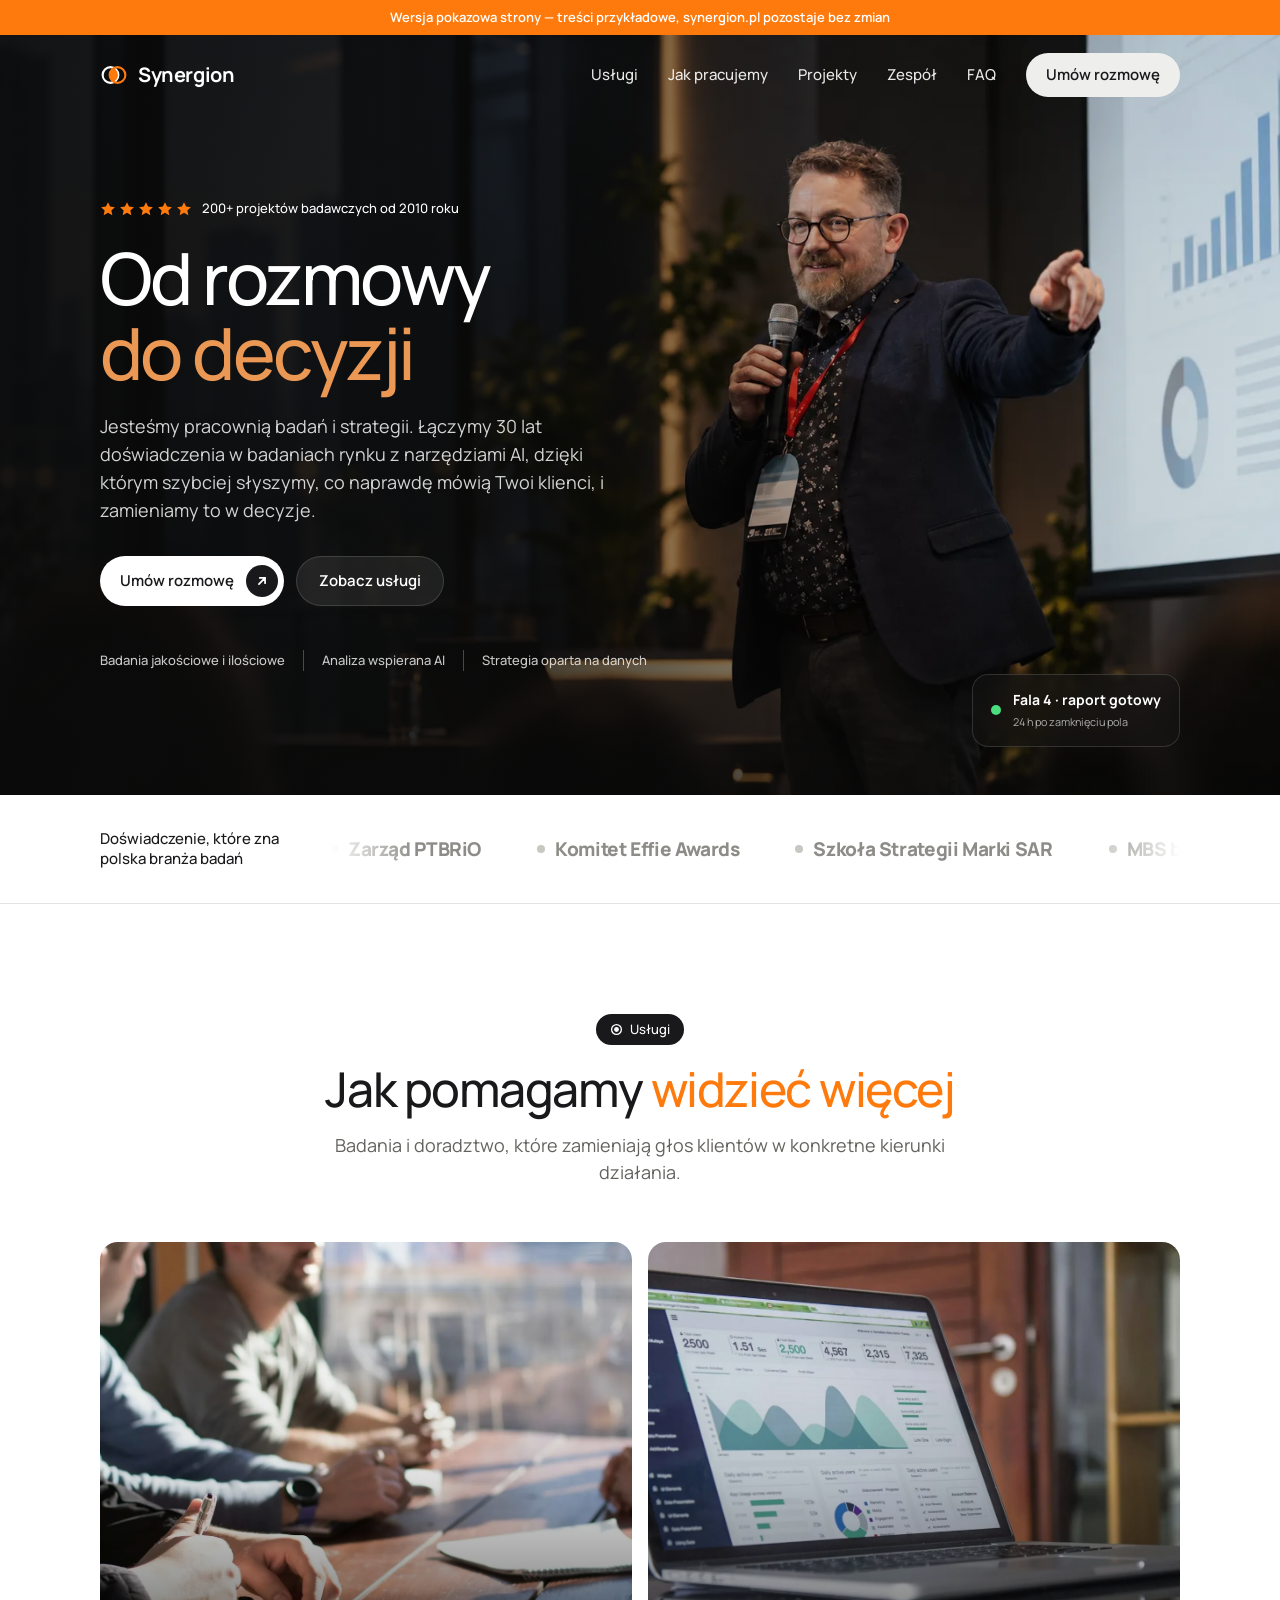
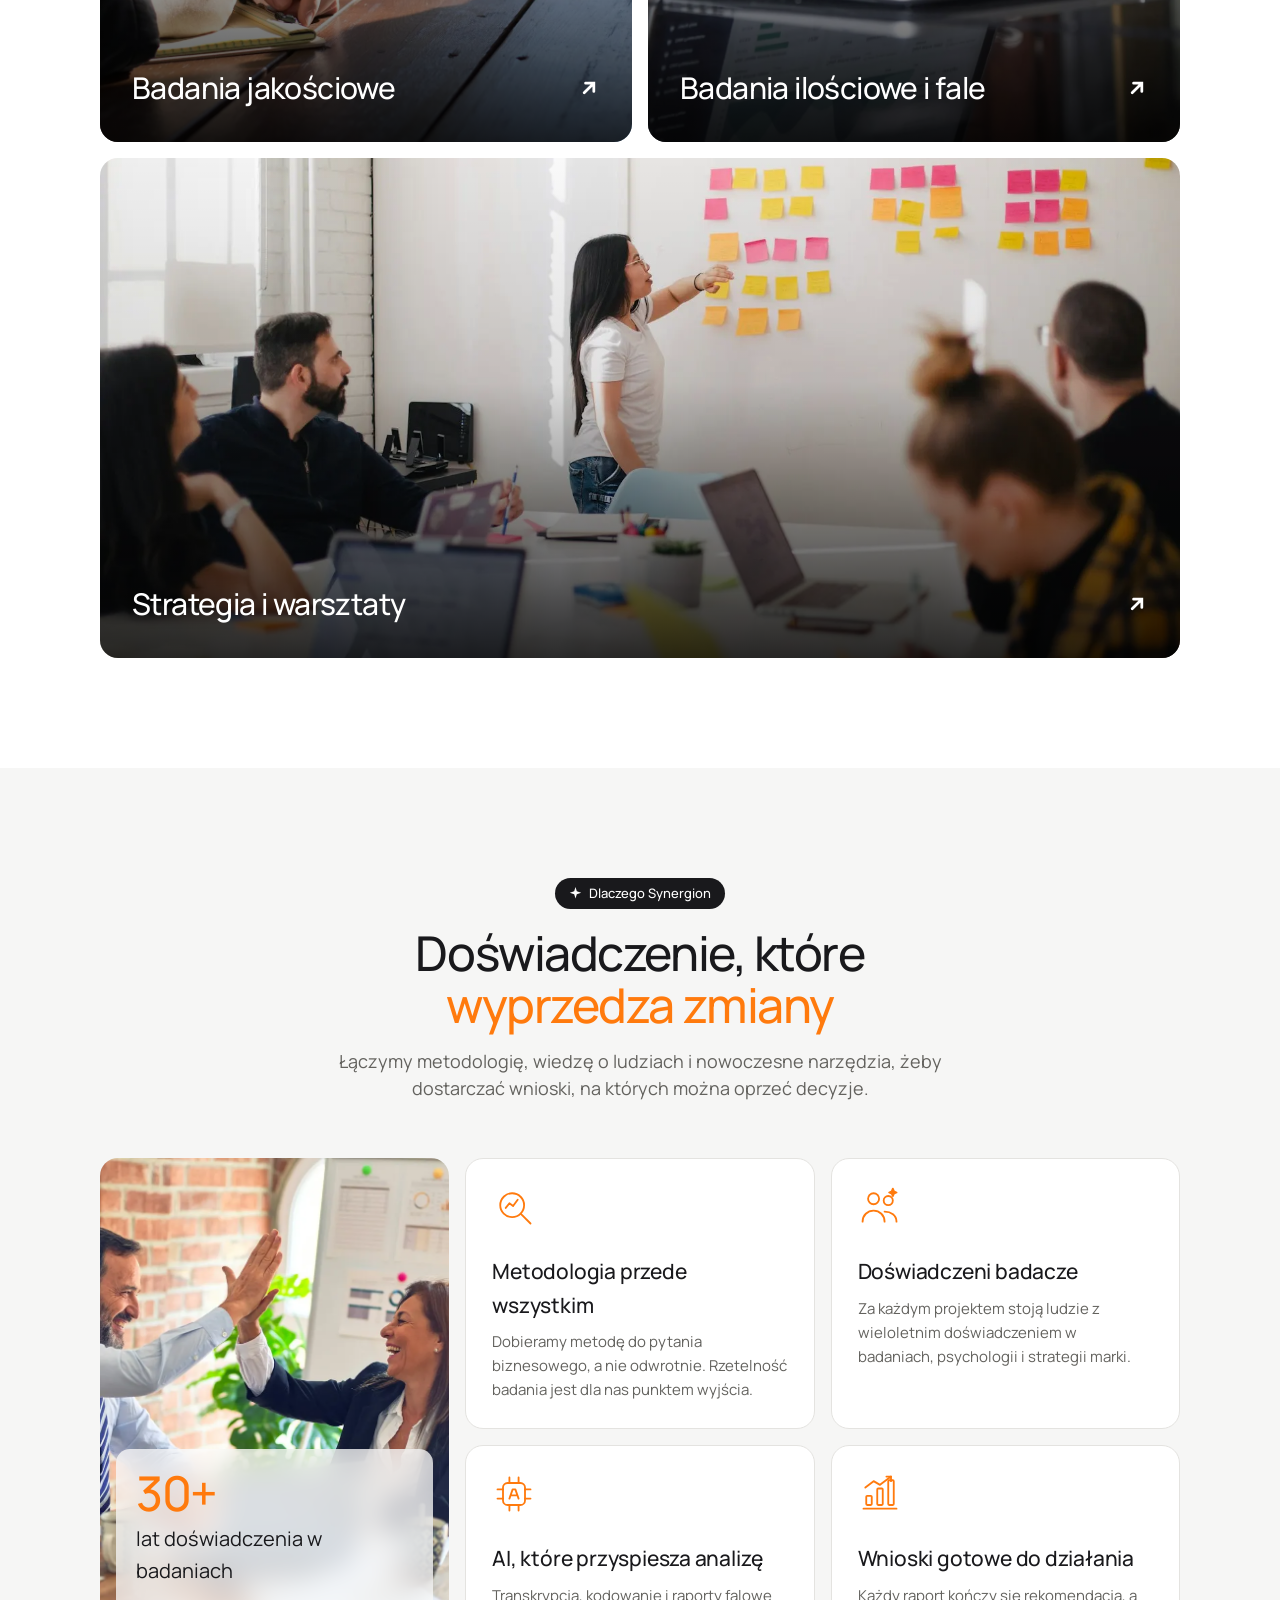
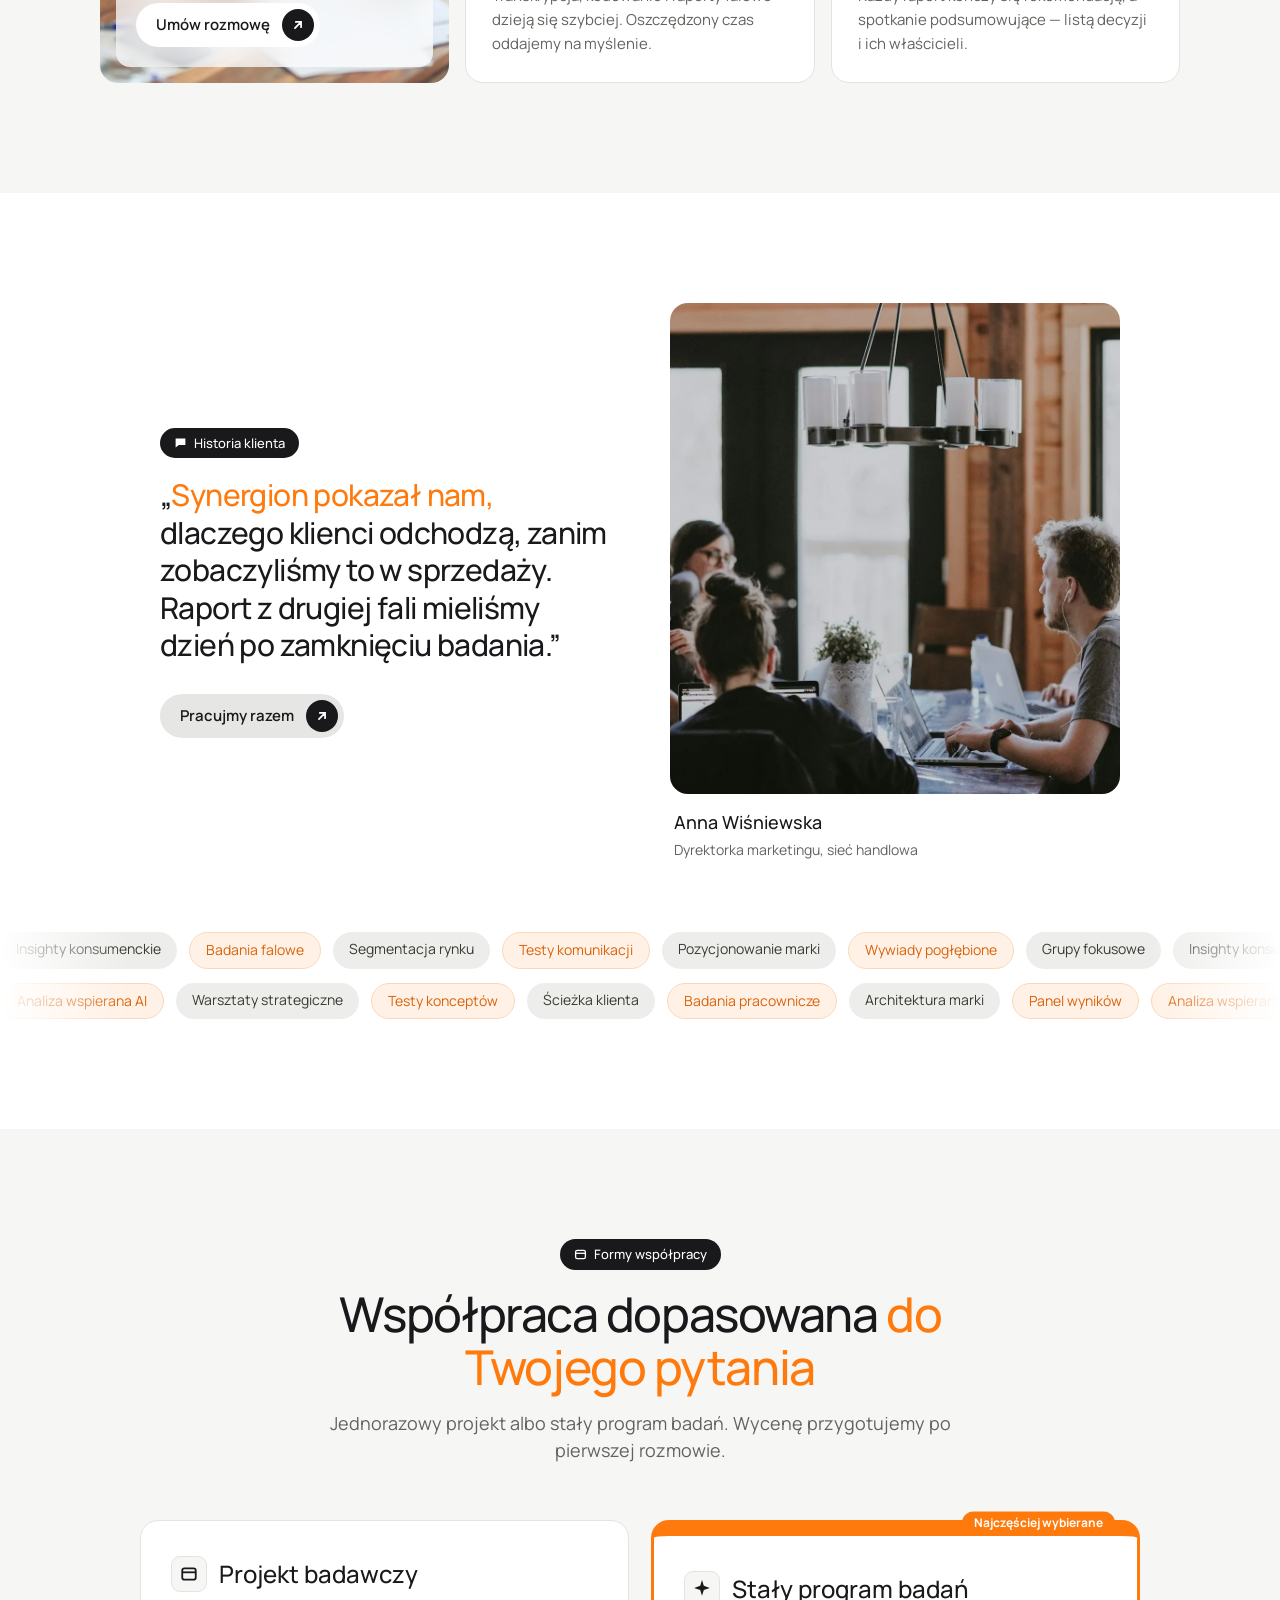
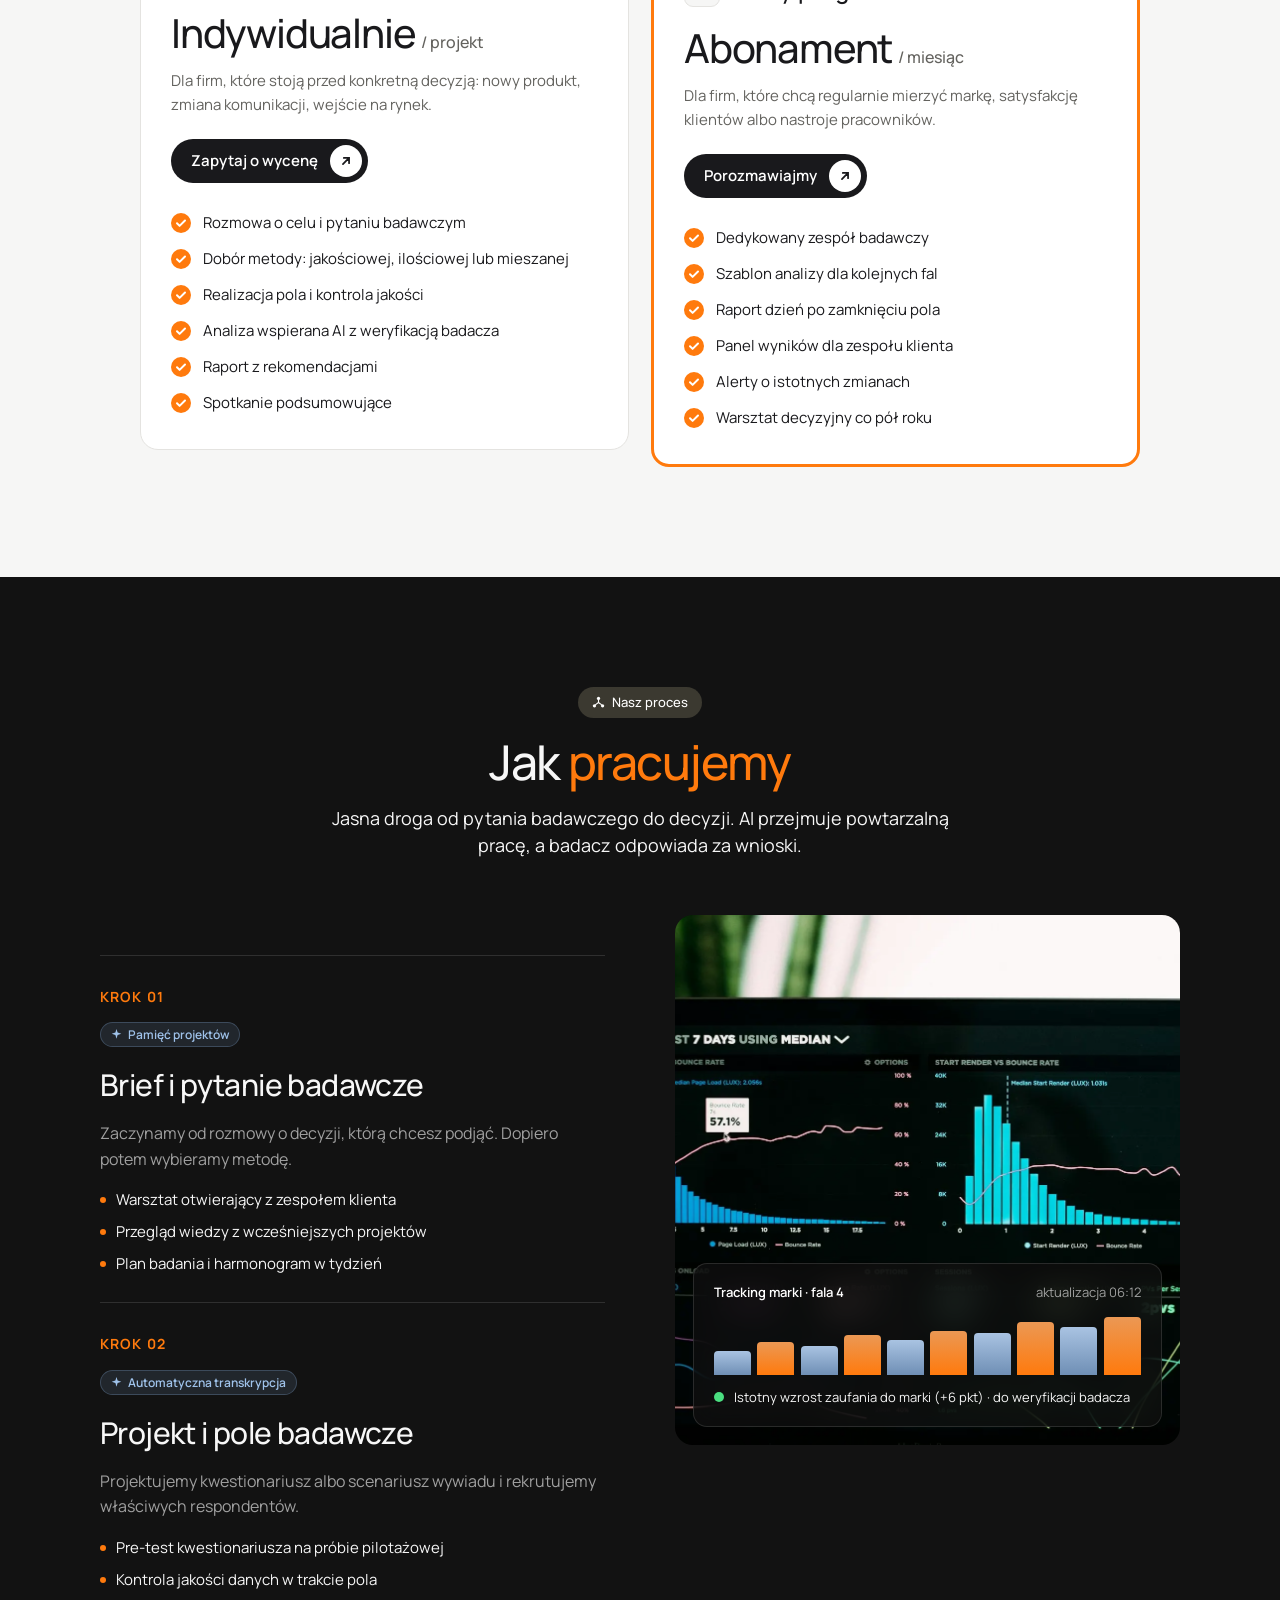
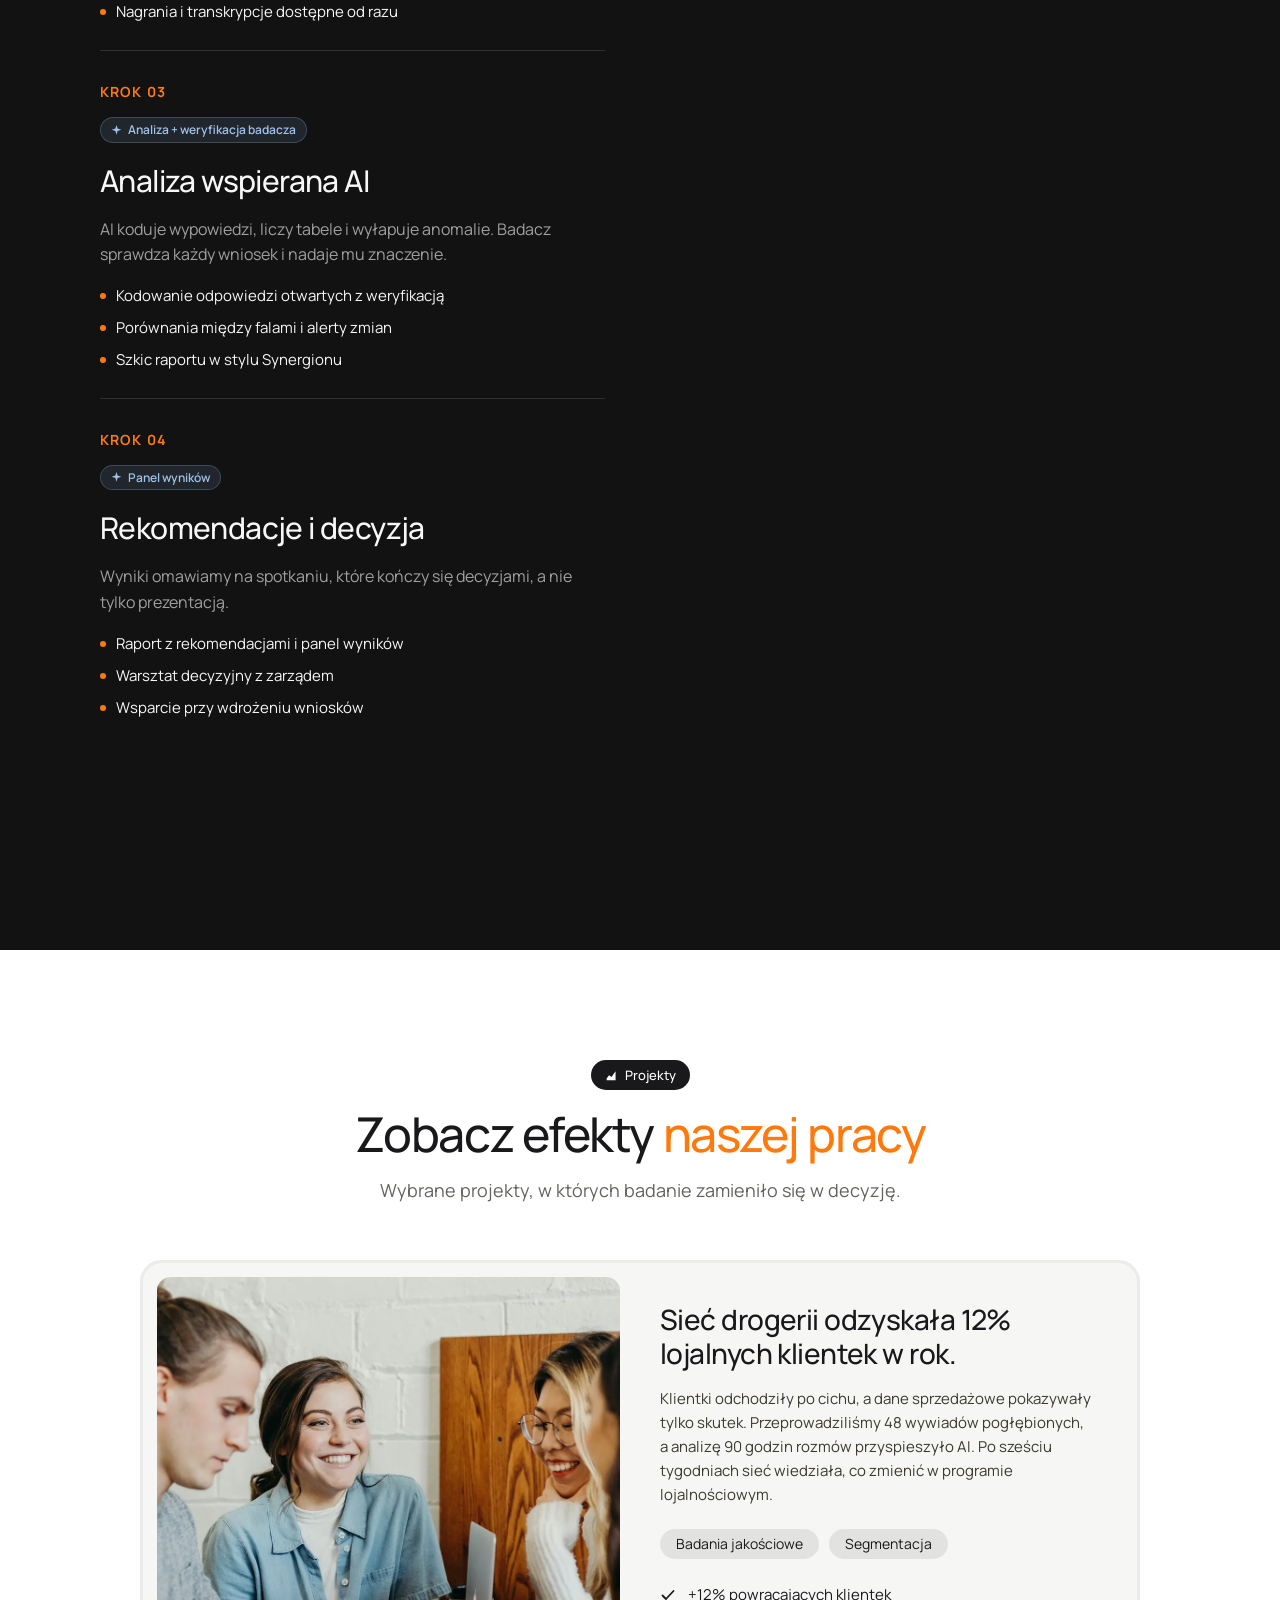
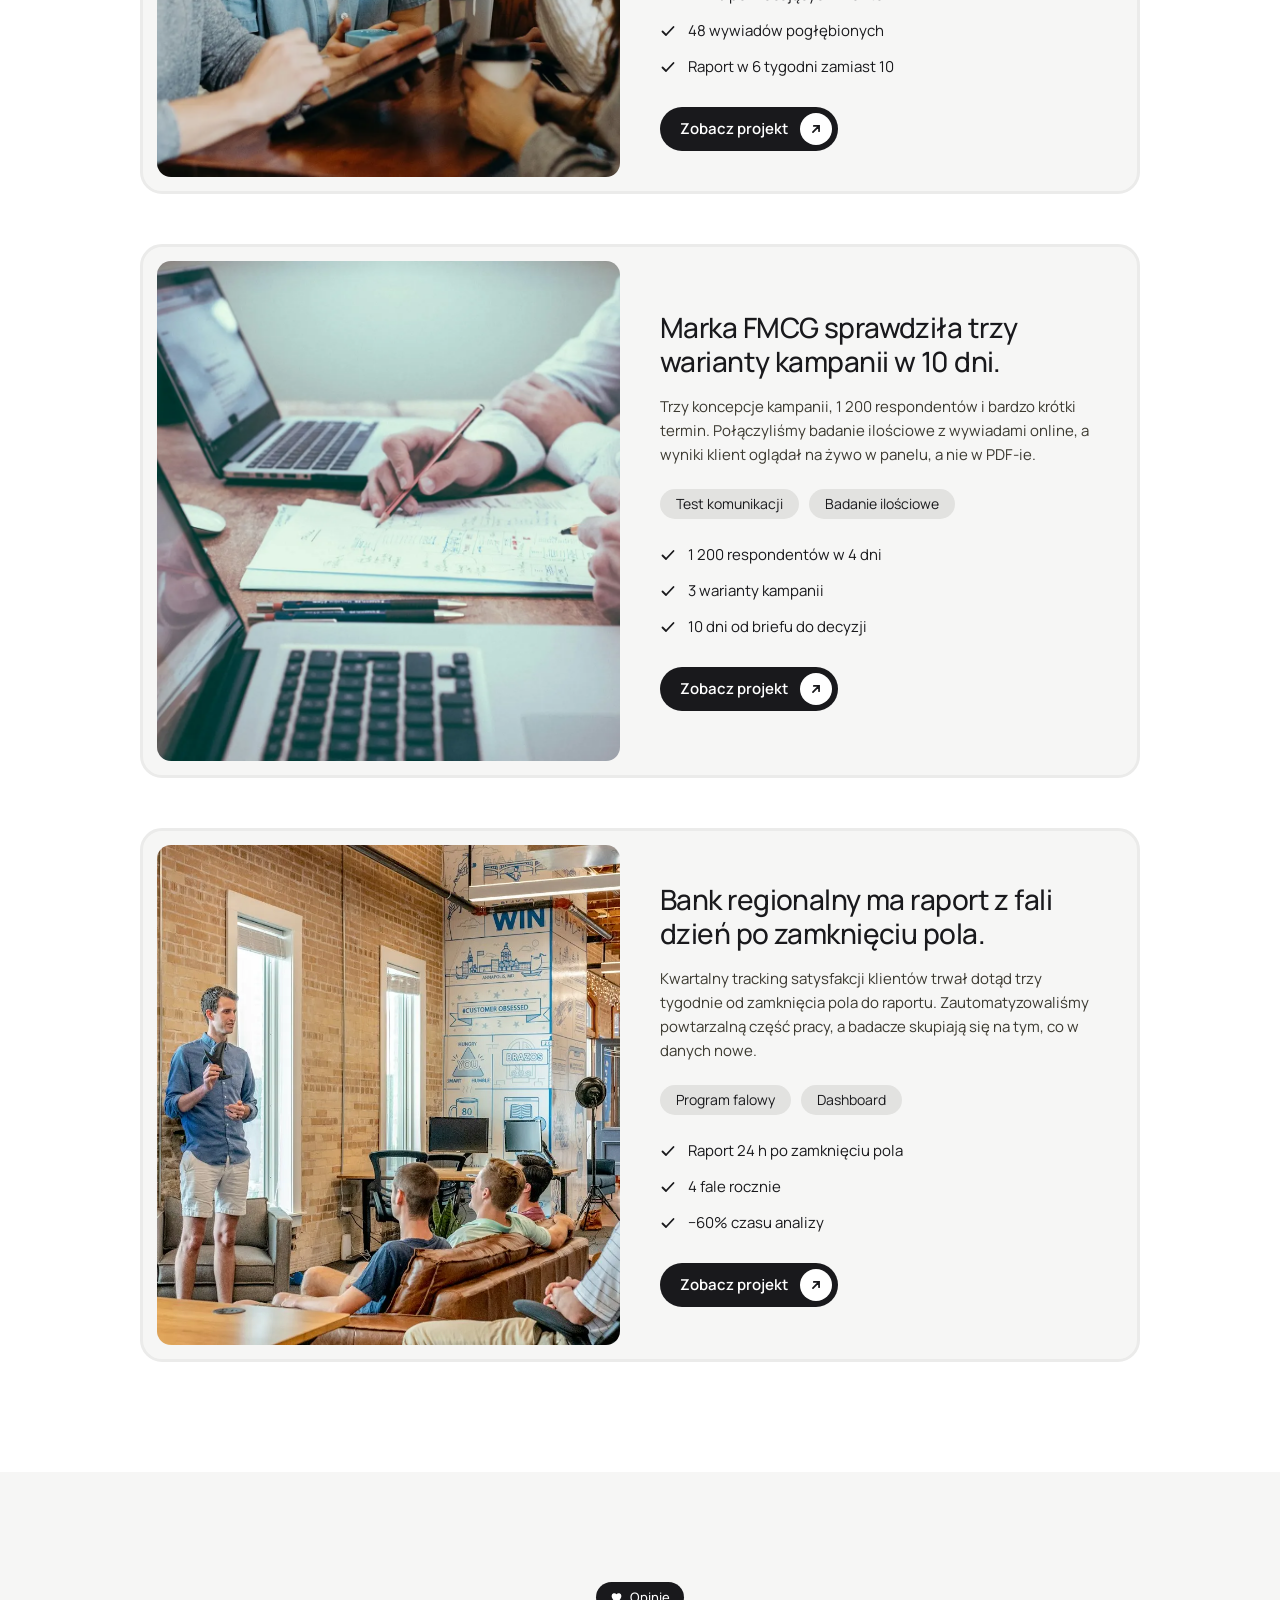
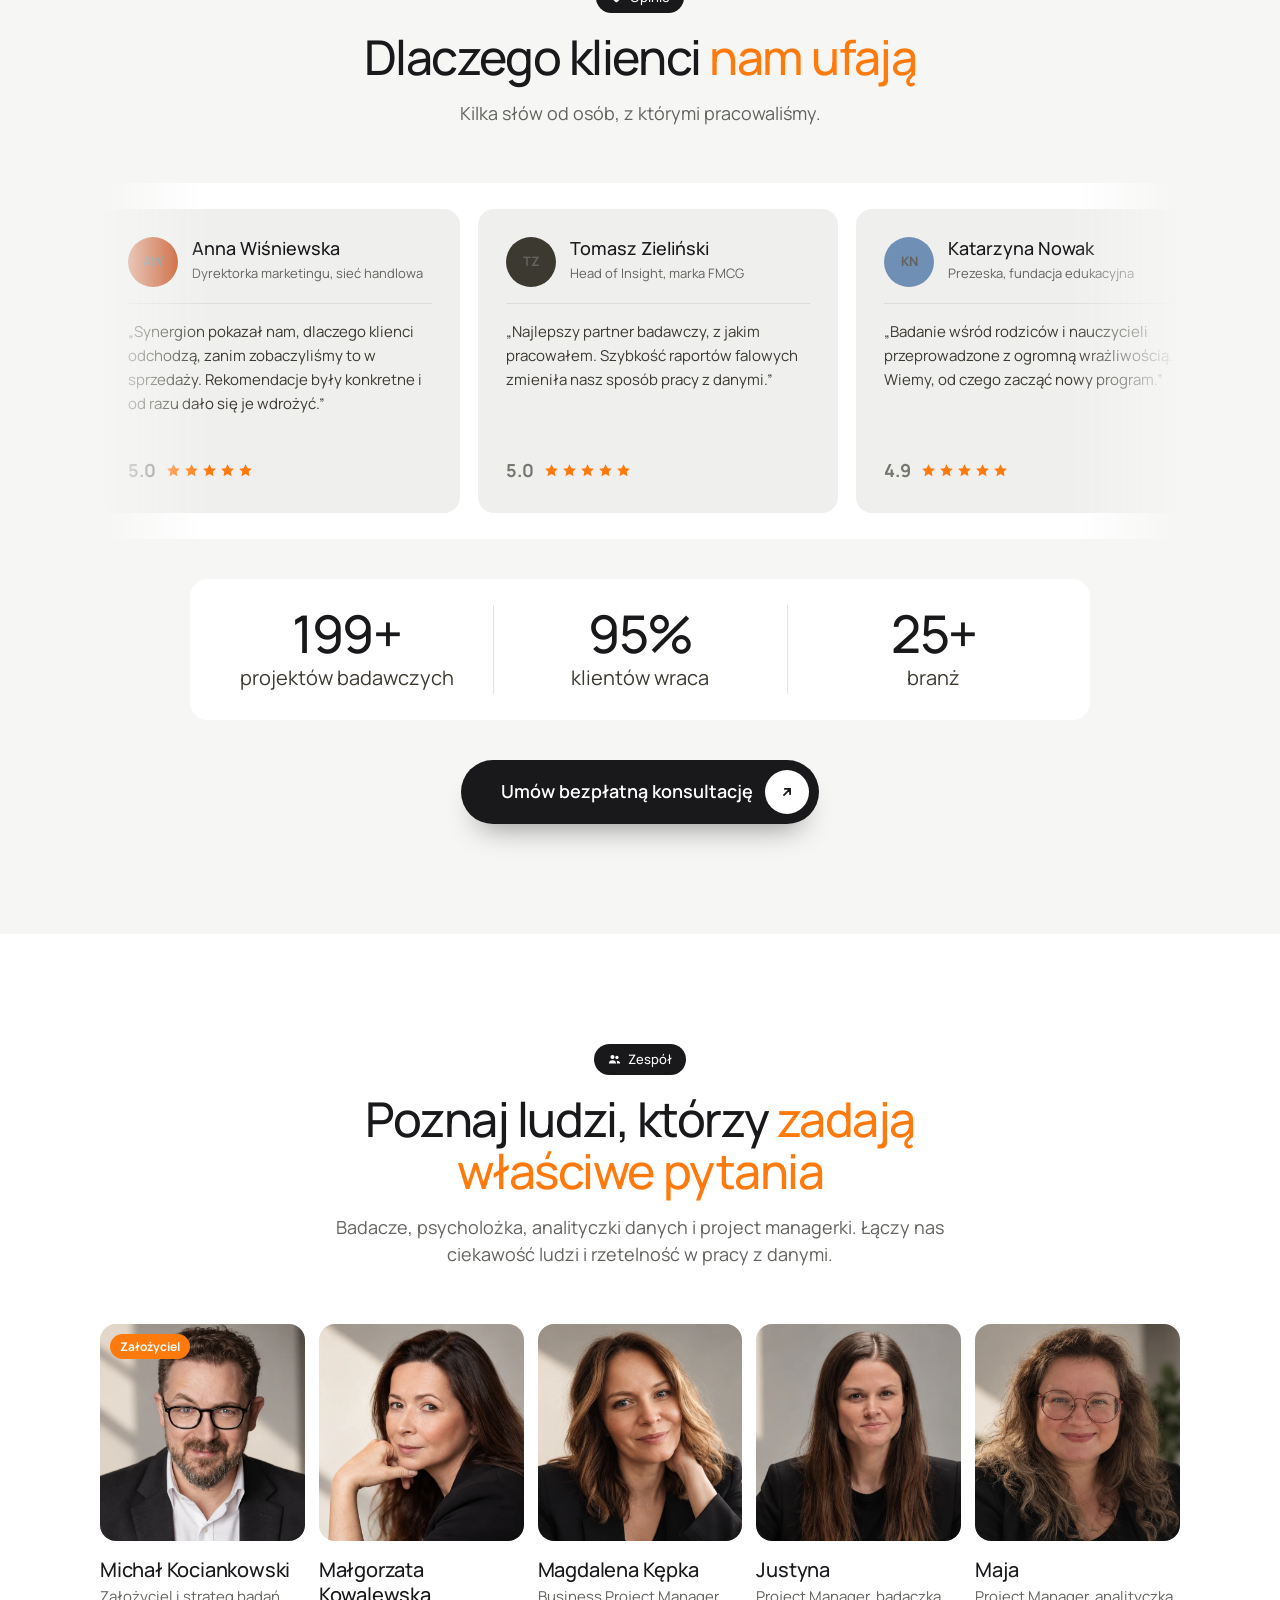
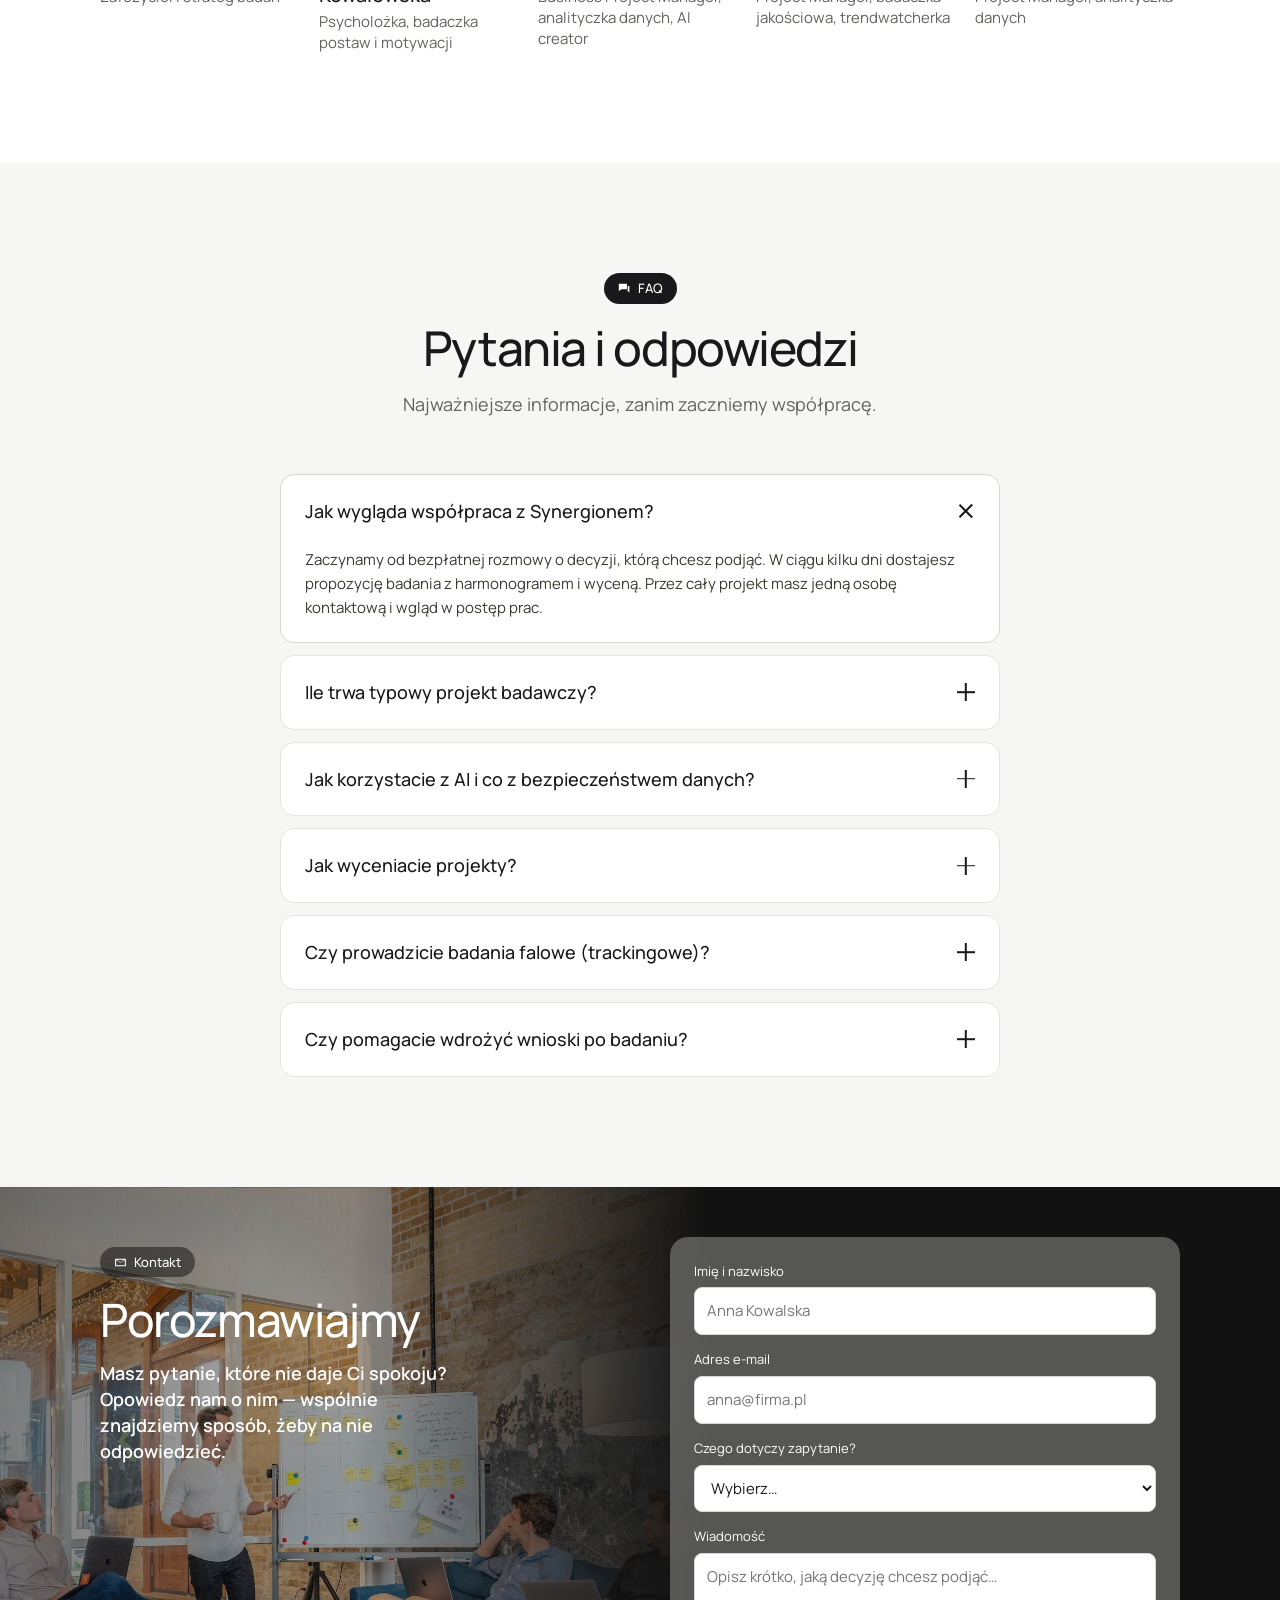
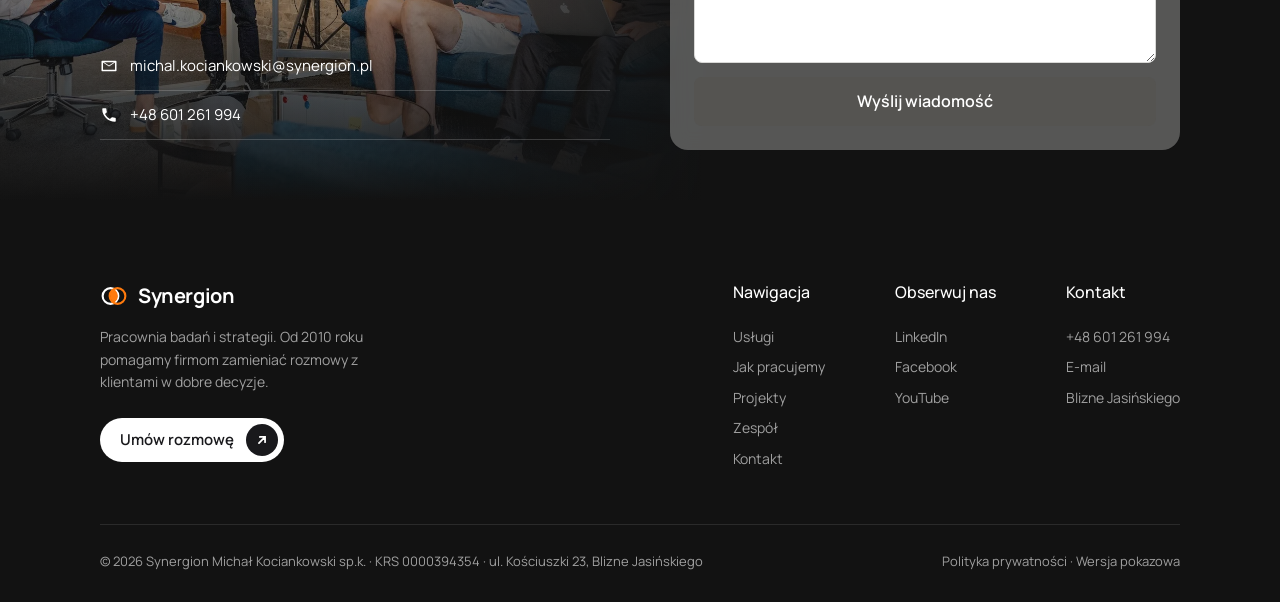
==== commit bb681573: "Zespół: nowe opisy ról Magdaleny, Justyny i Mai Co-Authored-By: Claude Opus 5 <noreply@anthropic.com" ====
--- a/index.html
+++ b/index.html
@@ -178,8 +178,8 @@
 
 <section class="sec" id="zespol">
   <div class="wrap">
-    <div class="head rv"><span class="tag"><svg viewBox="0 0 16 16" fill="currentColor"><circle cx="5.5" cy="5" r="2.5"/><circle cx="11" cy="5.5" r="2"/><path d="M1 13c0-2.5 2-4 4.5-4S10 10.5 10 13H1zm10-3.5c2 0 4 1.2 4 3.5h-4"/></svg>Zespół</span><h2>Poznaj ludzi, którzy <em>zadają właściwe pytania</em></h2><p>Badacze, psycholożka i analitycy. Łączy nas ciekawość ludzi i rzetelność w pracy z danymi.</p></div>
-    <div class="team"><div class="member rv d1"><div class="member-ph"><span class="lead-badge">Założyciel</span><img src="assets/team/michal.webp" alt="Michał Kociankowski" loading="lazy"></div><h3>Michał Kociankowski</h3><p>Założyciel i strateg badań</p></div><div class="member rv d2"><div class="member-ph"><img src="assets/team/malgorzata.webp" alt="Małgorzata Kowalewska" loading="lazy"></div><h3>Małgorzata Kowalewska</h3><p>Psycholożka, badaczka postaw i motywacji</p></div><div class="member rv d3"><div class="member-ph"><img src="assets/team/magdalena.webp" alt="Magdalena Kępka" loading="lazy"></div><h3>Magdalena Kępka</h3><p>Badaczka jakościowa, moderatorka</p></div><div class="member rv d4"><div class="member-ph"><img src="assets/team/justyna.webp" alt="Justyna" loading="lazy"></div><h3>Justyna</h3><p>Analityczka danych i AI</p></div><div class="member rv d1"><div class="member-ph"><img src="assets/team/maja.webp" alt="Maja" loading="lazy"></div><h3>Maja</h3><p>Koordynatorka projektów badawczych</p></div></div>
+    <div class="head rv"><span class="tag"><svg viewBox="0 0 16 16" fill="currentColor"><circle cx="5.5" cy="5" r="2.5"/><circle cx="11" cy="5.5" r="2"/><path d="M1 13c0-2.5 2-4 4.5-4S10 10.5 10 13H1zm10-3.5c2 0 4 1.2 4 3.5h-4"/></svg>Zespół</span><h2>Poznaj ludzi, którzy <em>zadają właściwe pytania</em></h2><p>Badacze, psycholożka, analityczki danych i project managerki. Łączy nas ciekawość ludzi i rzetelność w pracy z danymi.</p></div>
+    <div class="team"><div class="member rv d1"><div class="member-ph"><span class="lead-badge">Założyciel</span><img src="assets/team/michal.webp" alt="Michał Kociankowski" loading="lazy"></div><h3>Michał Kociankowski</h3><p>Założyciel i strateg badań</p></div><div class="member rv d2"><div class="member-ph"><img src="assets/team/malgorzata.webp" alt="Małgorzata Kowalewska" loading="lazy"></div><h3>Małgorzata Kowalewska</h3><p>Psycholożka, badaczka postaw i motywacji</p></div><div class="member rv d3"><div class="member-ph"><img src="assets/team/magdalena.webp" alt="Magdalena Kępka" loading="lazy"></div><h3>Magdalena Kępka</h3><p>Business Project Manager, analityczka danych, AI creator</p></div><div class="member rv d4"><div class="member-ph"><img src="assets/team/justyna.webp" alt="Justyna" loading="lazy"></div><h3>Justyna</h3><p>Project Manager, badaczka jakościowa, trendwatcherka</p></div><div class="member rv d1"><div class="member-ph"><img src="assets/team/maja.webp" alt="Maja" loading="lazy"></div><h3>Maja</h3><p>Project Manager, analityczka danych</p></div></div>
   </div>
 </section>
 
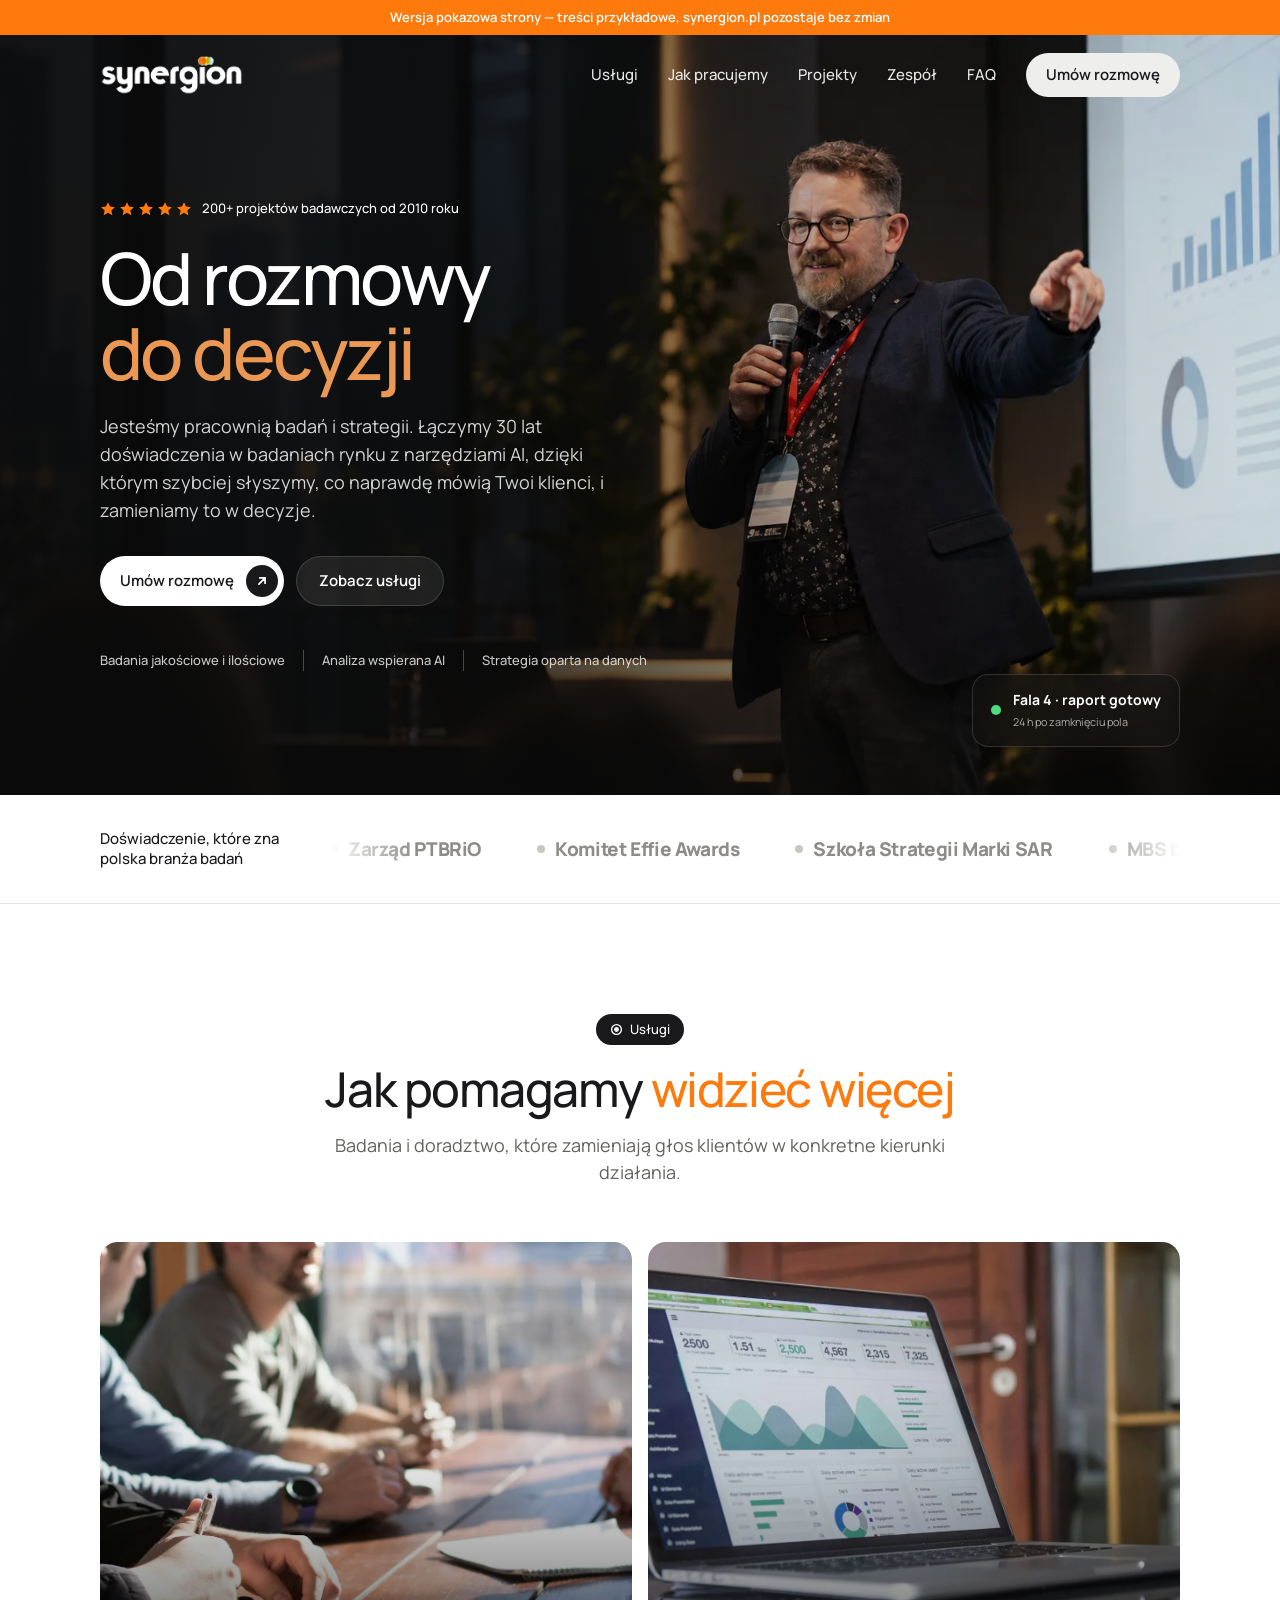
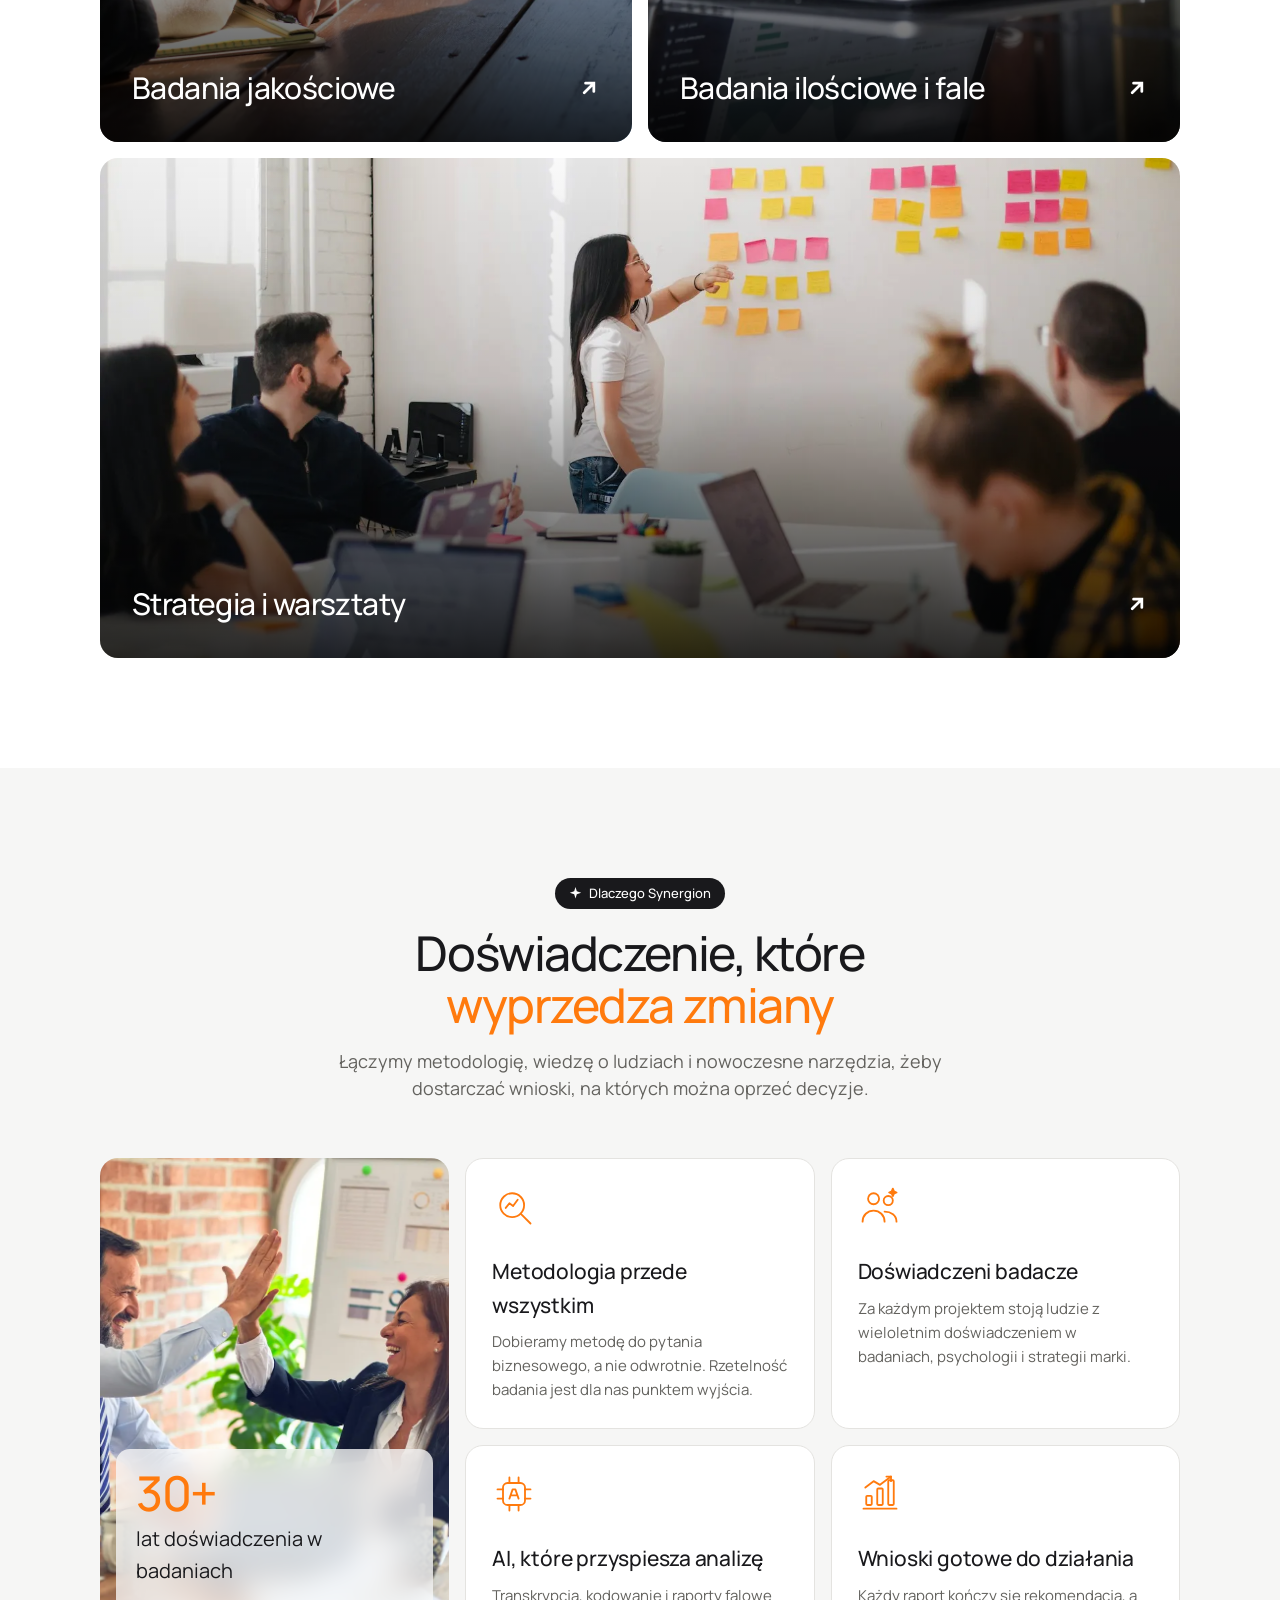
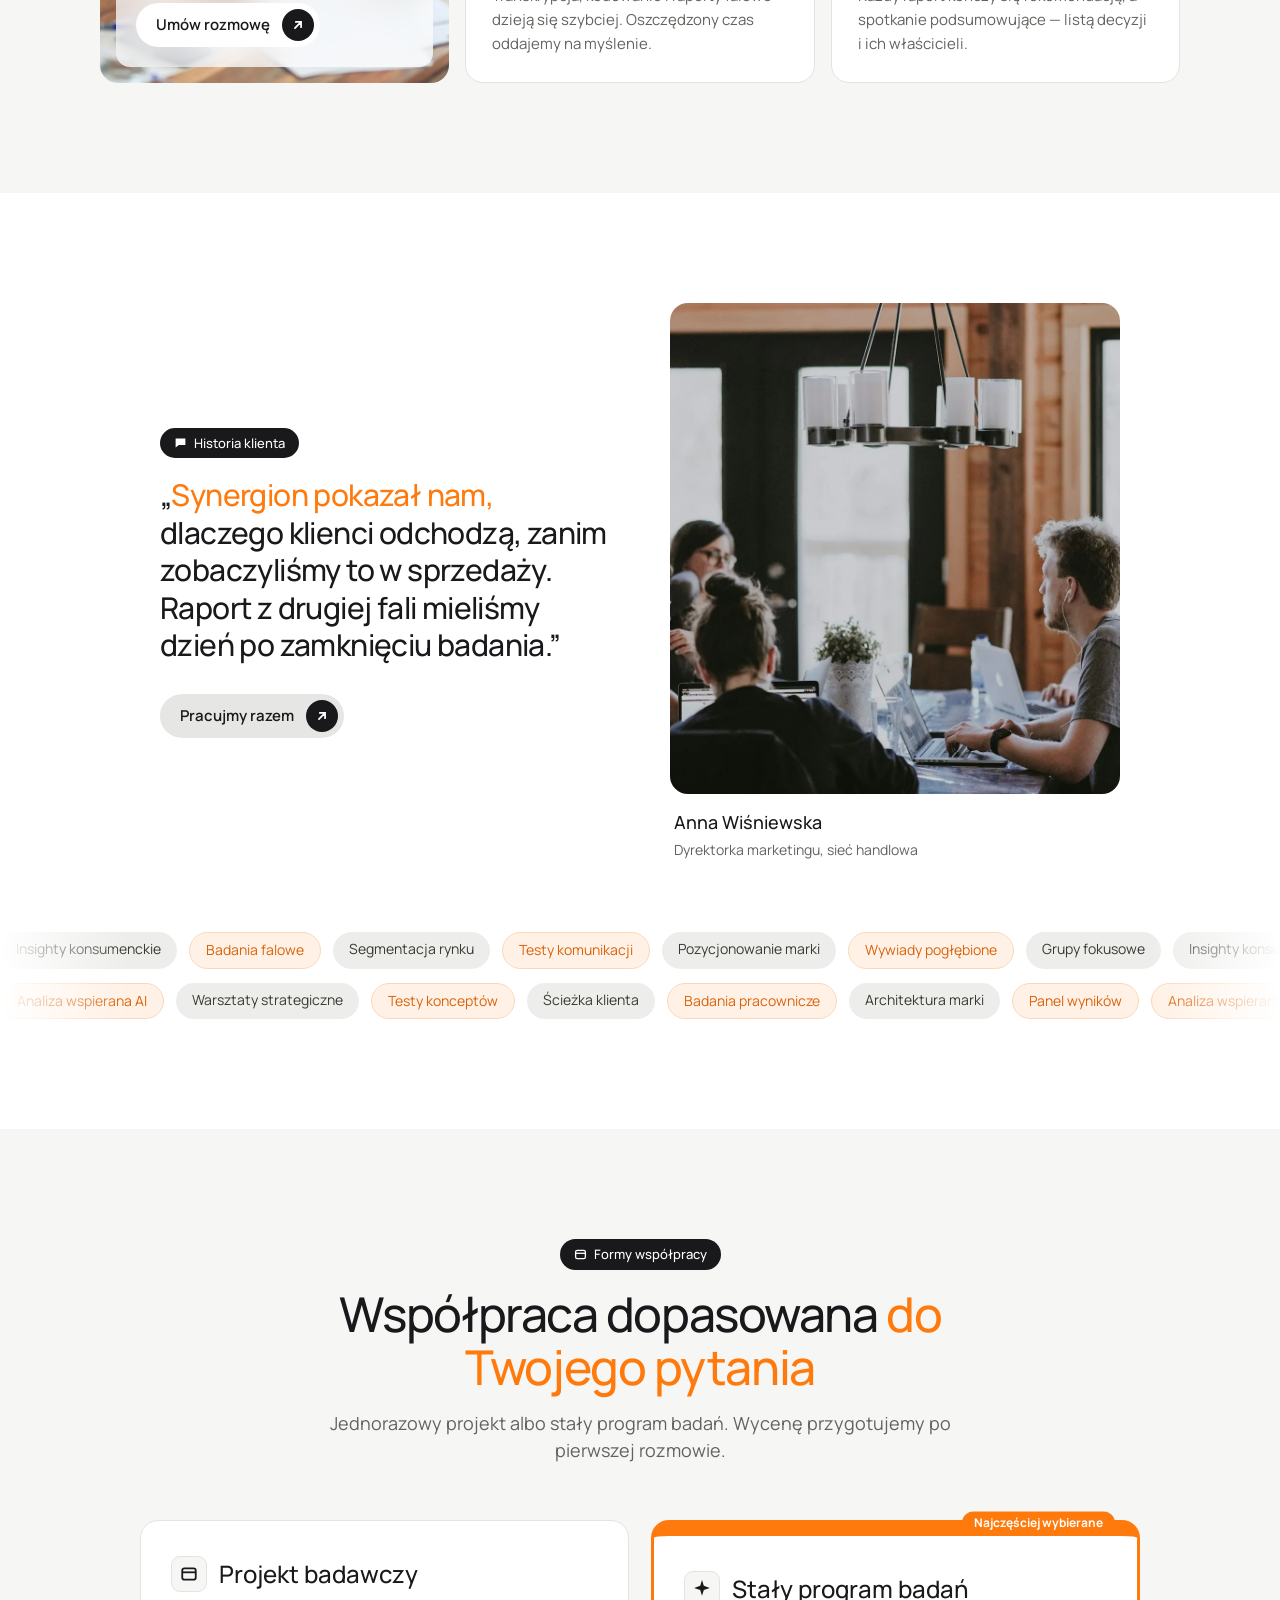
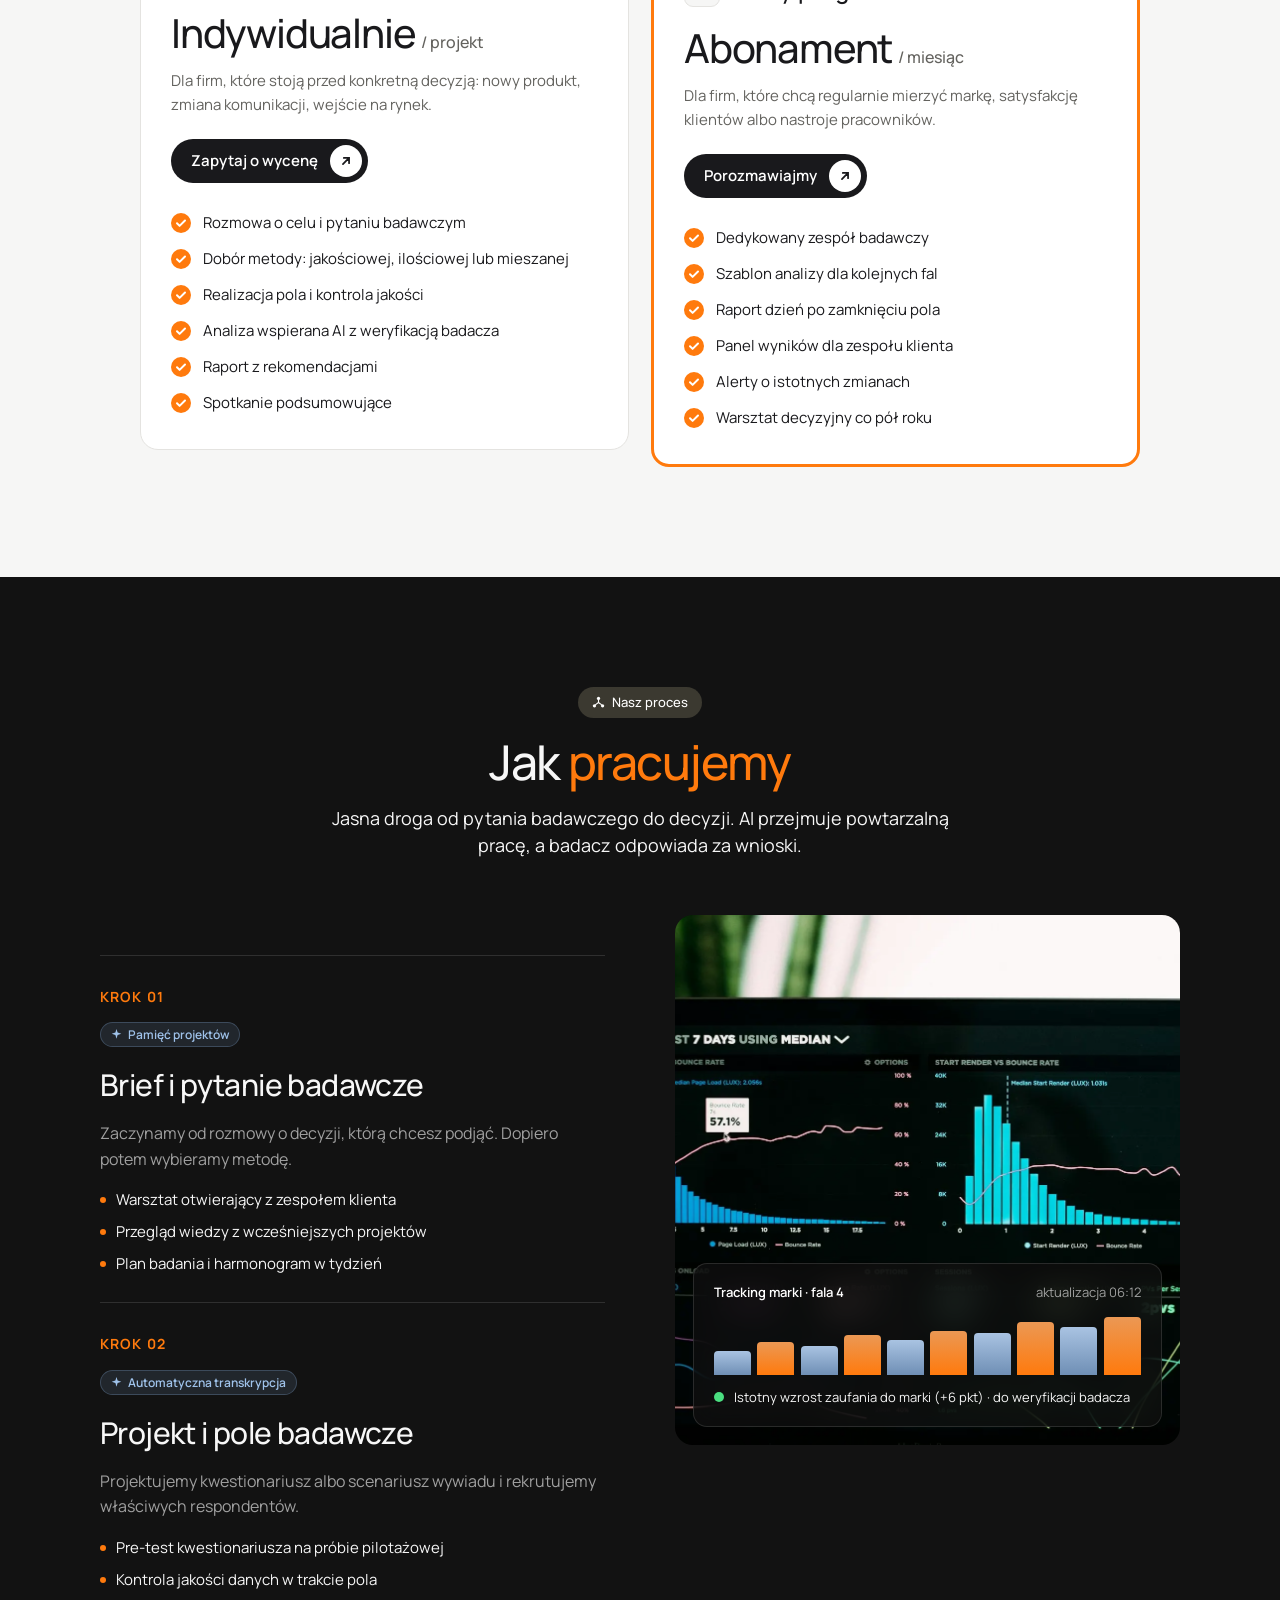
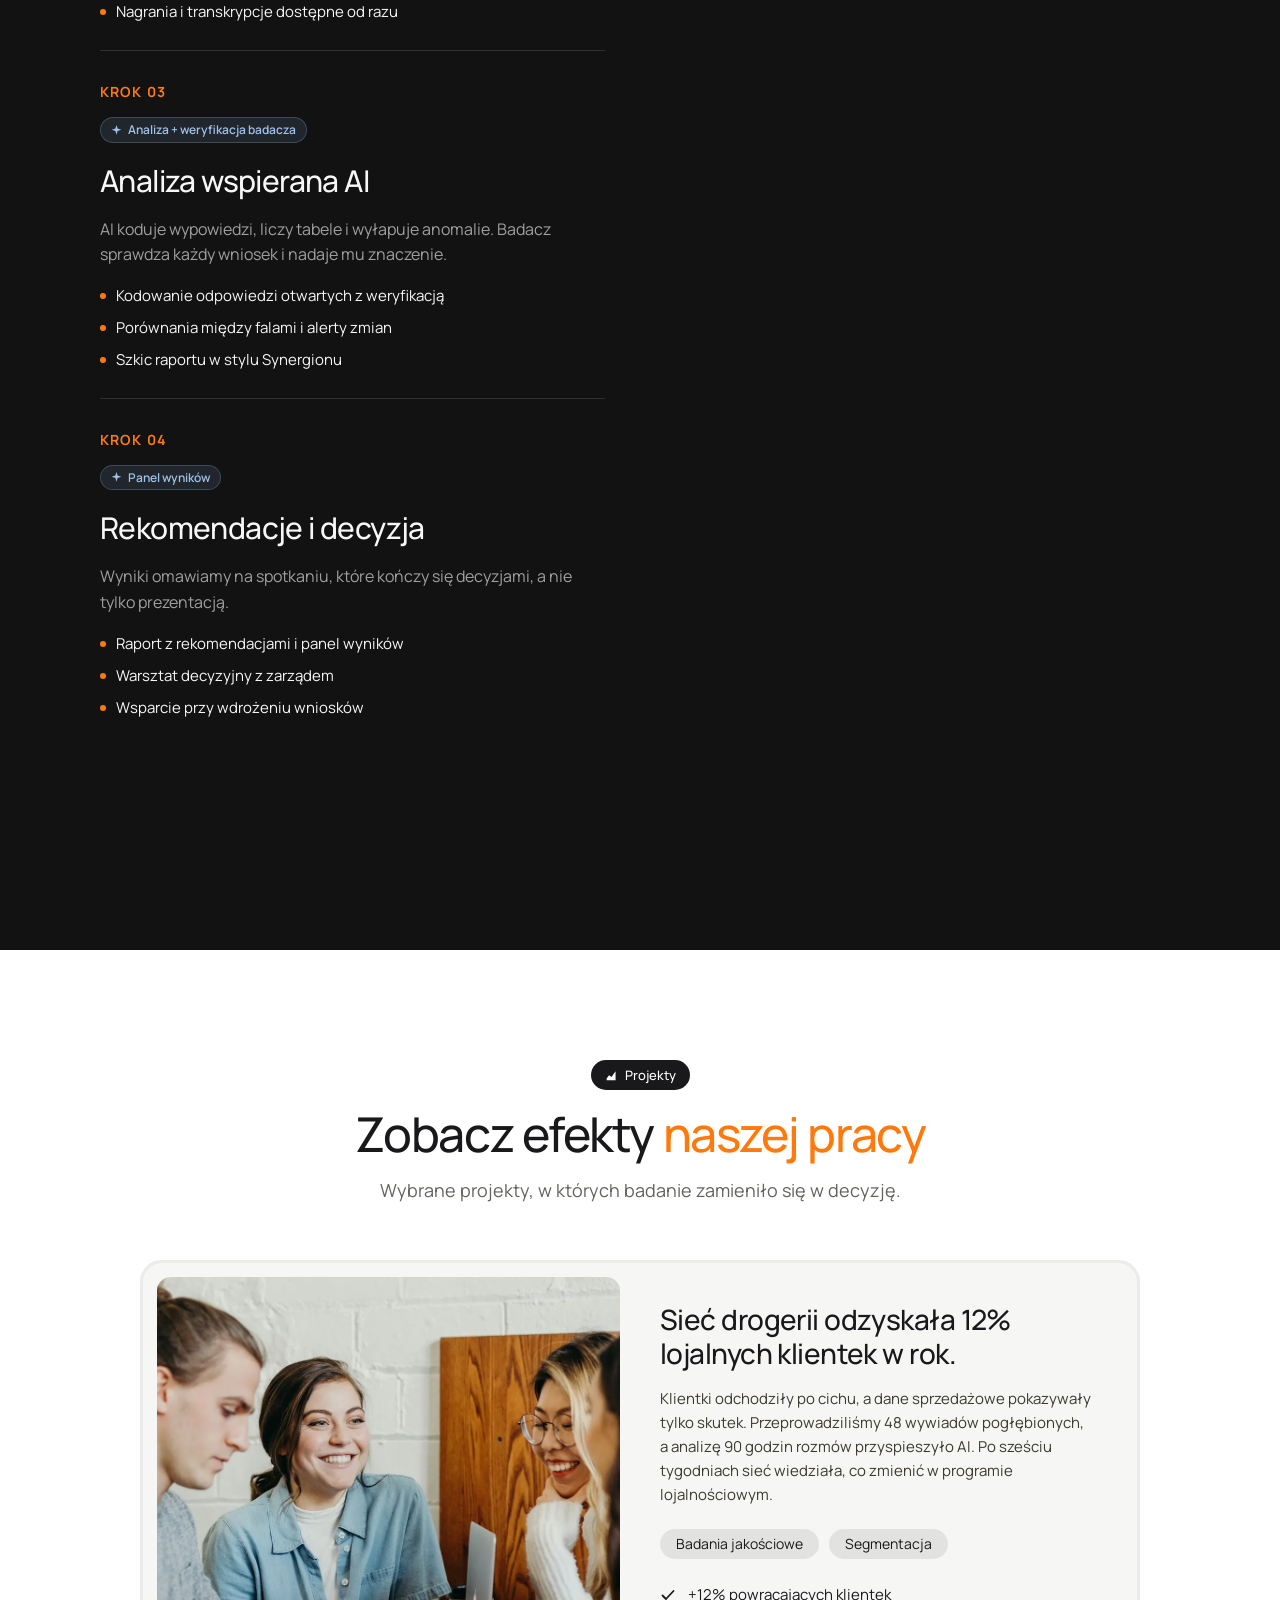
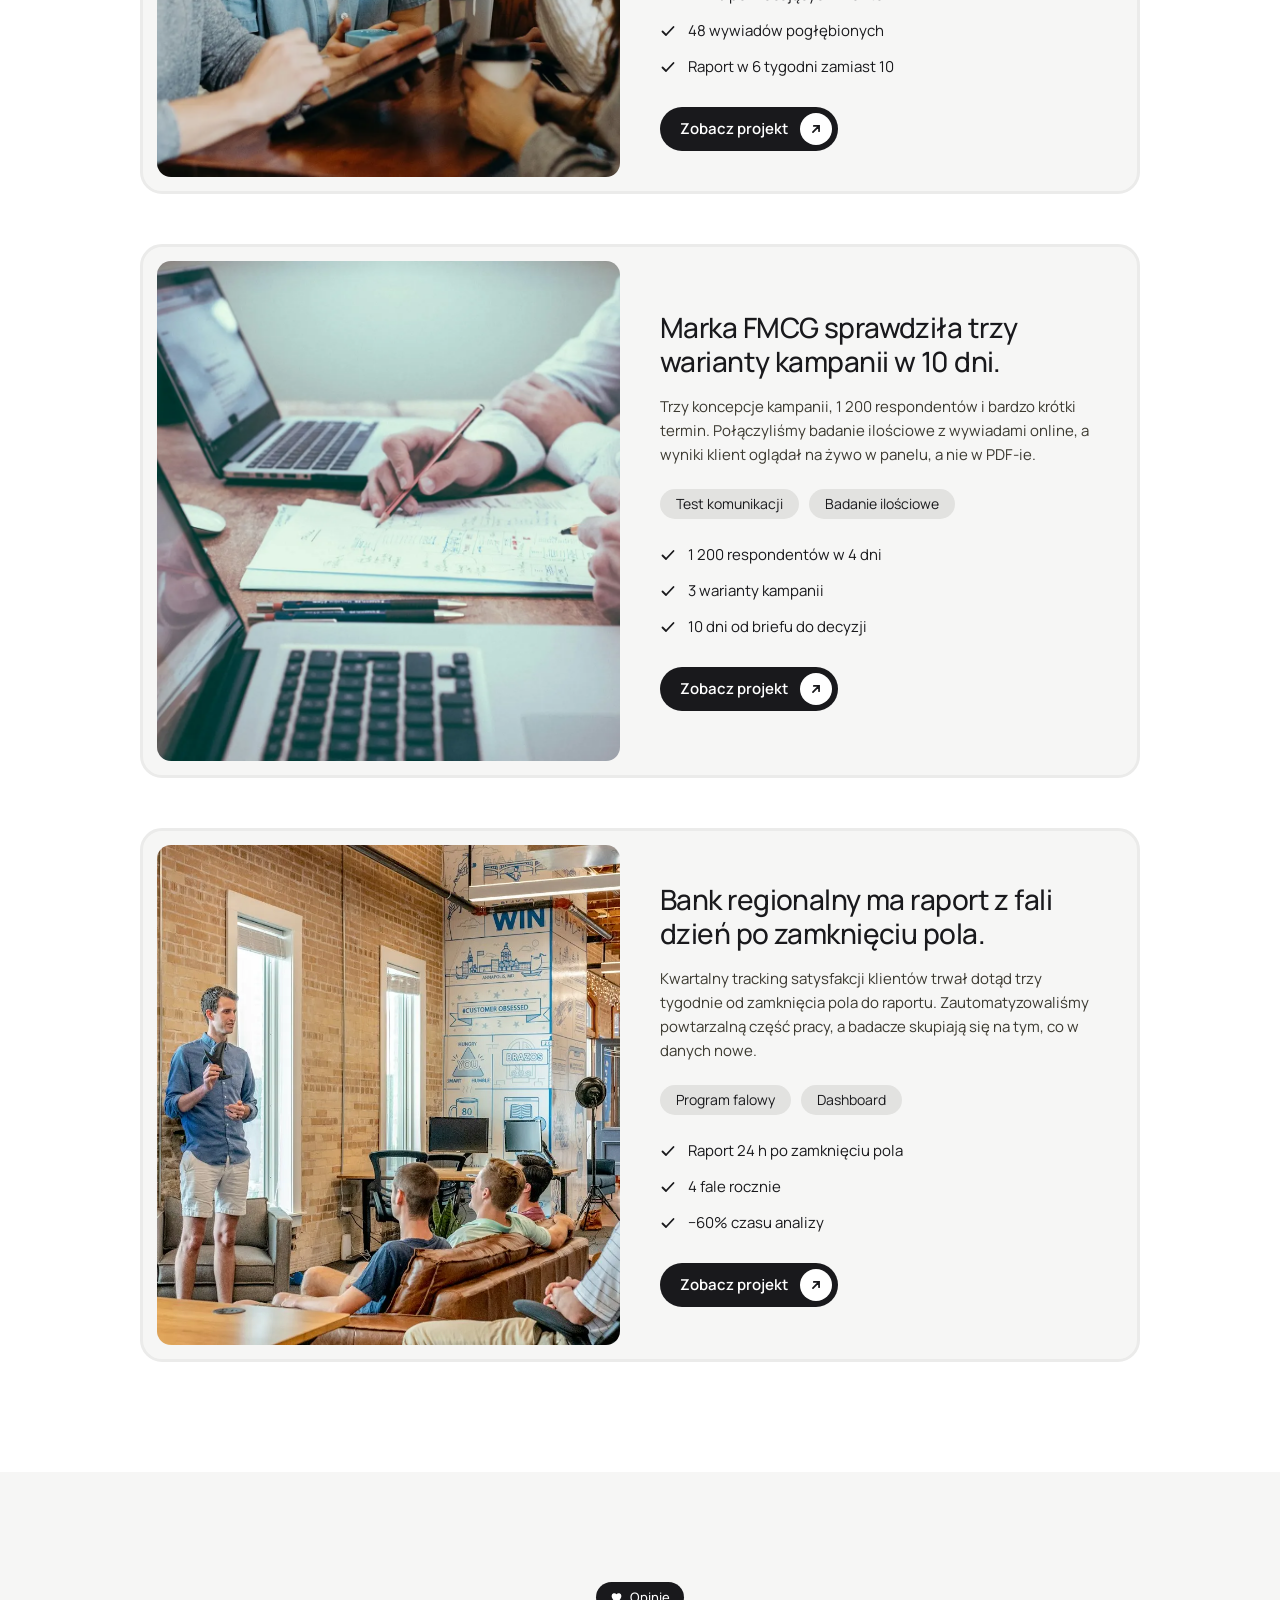
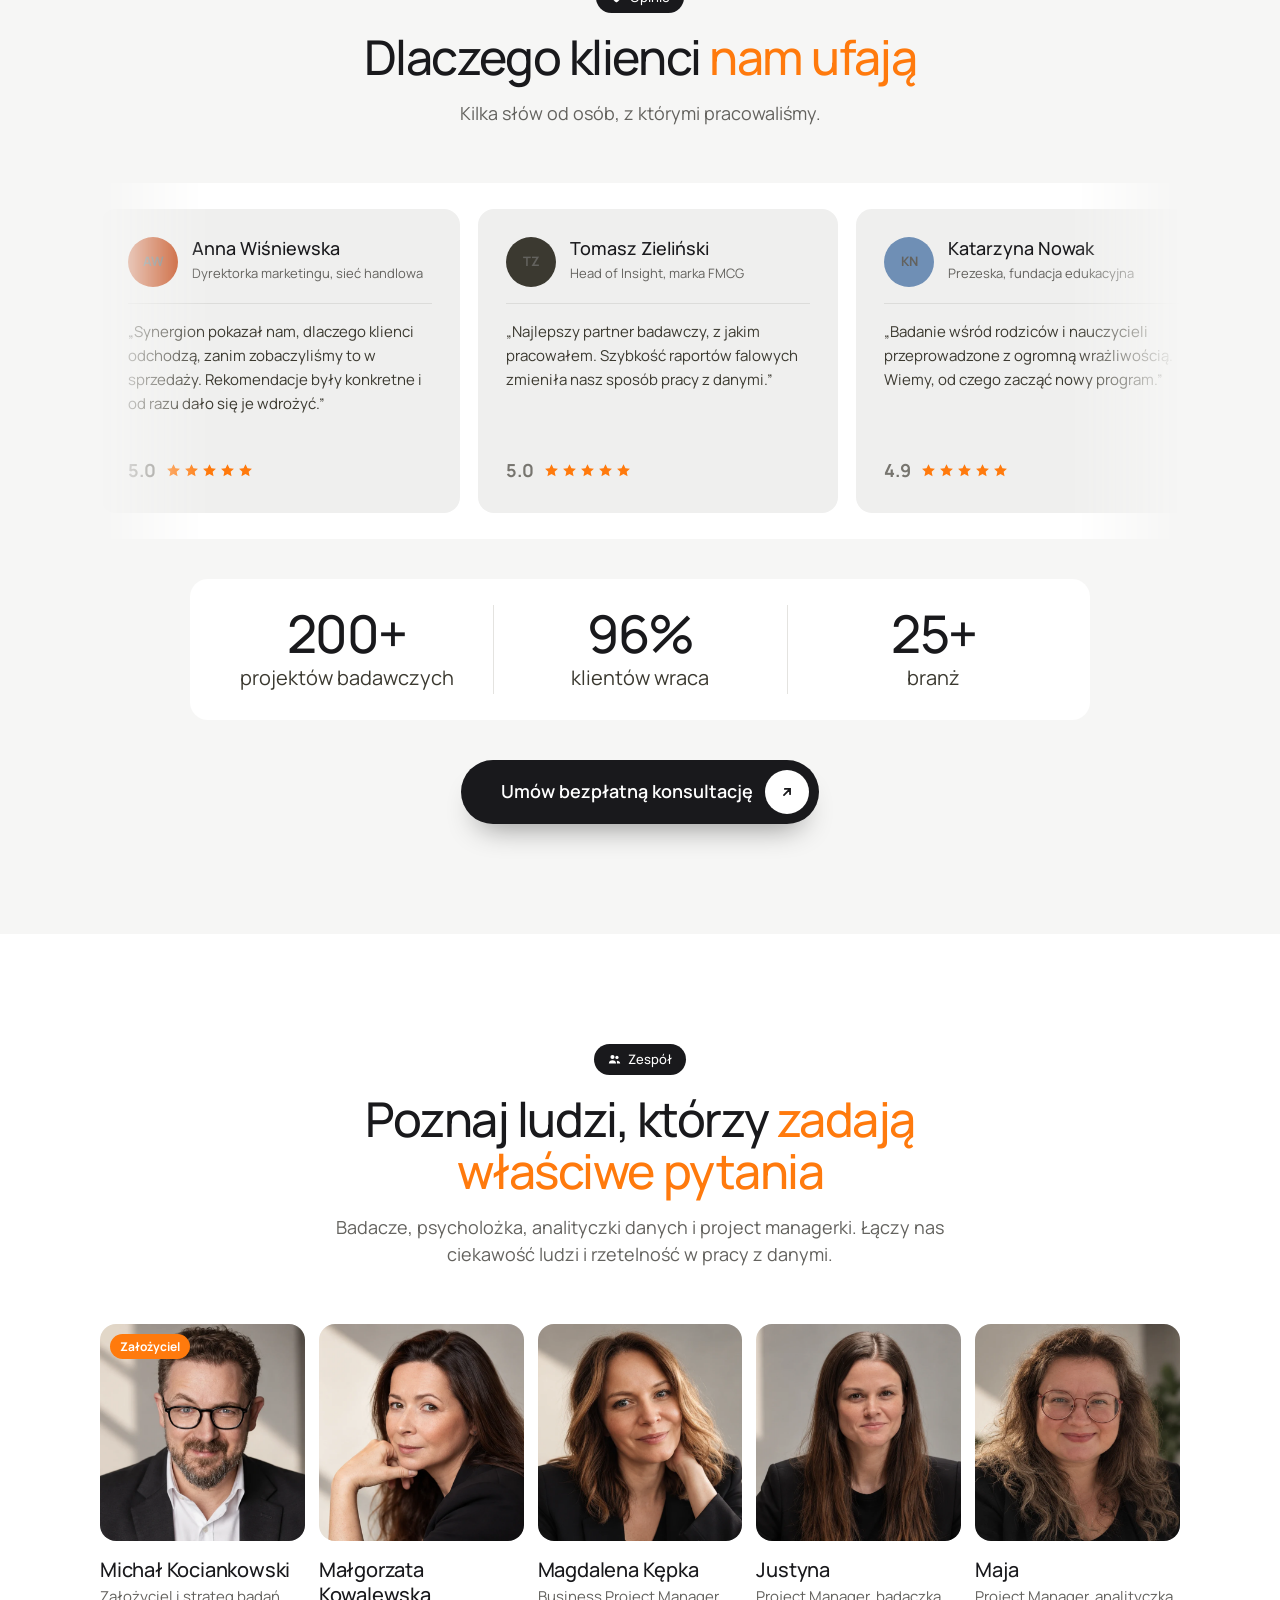
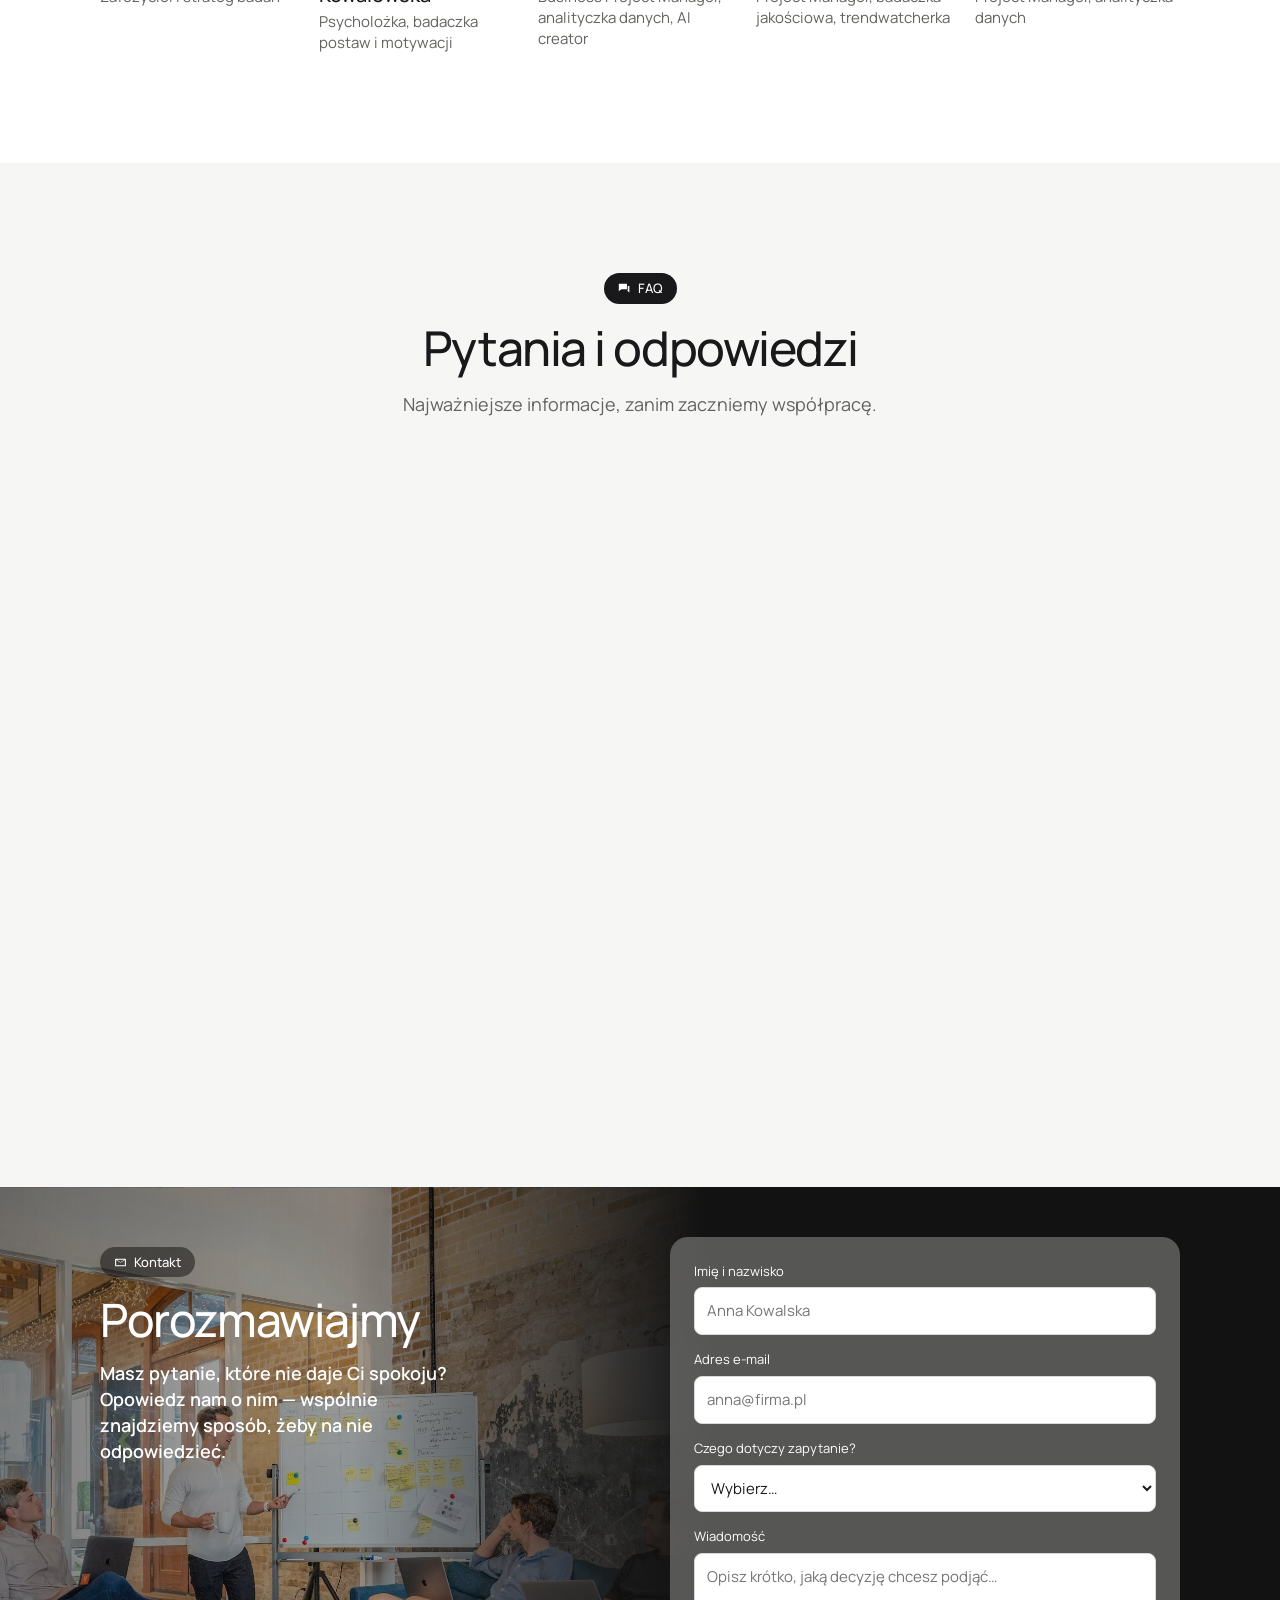
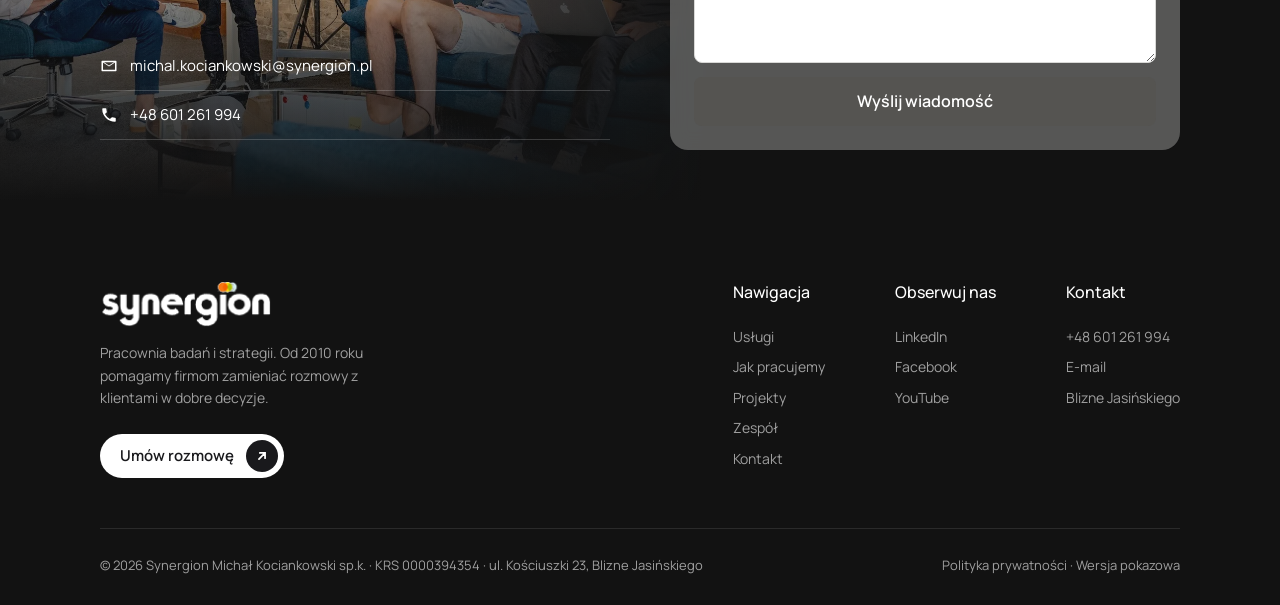
==== commit 8090b14b: "Prawdziwe logo Synergionu w nawigacji, stopce i favikonie Co-Authored-By: Claude Opus 5 <noreply@ant" ====
--- a/index.html
+++ b/index.html
@@ -10,7 +10,7 @@
 <meta property="og:description" content="Synergion łączy 30 lat doświadczenia w badaniach rynku z nowoczesnymi narzędziami AI. Badania jakościowe, ilościowe i strategia marki.">
 <meta property="og:image" content="assets/img/hero-sm.webp">
 <meta name="theme-color" content="#121212">
-<link rel="icon" href="data:image/svg+xml,%3Csvg xmlns='http://www.w3.org/2000/svg' viewBox='0 0 32 32'%3E%3Crect width='32' height='32' rx='8' fill='%23121212'/%3E%3Ccircle cx='13' cy='16' r='7' fill='none' stroke='%23fff' stroke-width='2.2'/%3E%3Ccircle cx='19' cy='16' r='7' fill='none' stroke='%23ff7a0d' stroke-width='2.2'/%3E%3C/svg%3E">
+<link rel="icon" type="image/png" href="assets/img/favicon.png">
 <link rel="preload" href="assets/fonts/manrope-latin.woff2" as="font" type="font/woff2" crossorigin>
 <link rel="stylesheet" href="style.css">
 <script>document.documentElement.classList.add("js")</script>
@@ -19,7 +19,7 @@
 <div class="demo-bar">Wersja pokazowa strony — treści przykładowe, synergion.pl pozostaje bez zmian</div>
 <header class="nav">
   <div class="wrap">
-    <a class="logo" href="index.html" aria-label="Synergion — strona główna"><svg viewBox="0 0 32 32" aria-hidden="true"><circle cx="12" cy="16" r="9" fill="none" stroke="#fff" stroke-width="2.4"/><circle cx="20" cy="16" r="9" fill="none" stroke="#ff7a0d" stroke-width="2.4"/><path d="M16 8.3a9 9 0 010 15.4 9 9 0 010-15.4z" fill="#ff7a0d"/></svg>Synergion</a>
+    <a class="logo" href="index.html" aria-label="Synergion — strona główna"><img src="assets/img/logo-light.png" alt="Synergion" width="347" height="97"></a>
     <button class="burger" aria-label="Menu" aria-expanded="false"><span></span><span></span><span></span></button>
     <nav class="nav-links">
       <a href="#uslugi">Usługi</a>
@@ -215,7 +215,7 @@
   <div class="wrap">
     <div class="footer-top">
       <div class="footer-brand">
-        <a class="logo" href="index.html"><svg viewBox="0 0 32 32" aria-hidden="true"><circle cx="12" cy="16" r="9" fill="none" stroke="#fff" stroke-width="2.4"/><circle cx="20" cy="16" r="9" fill="none" stroke="#ff7a0d" stroke-width="2.4"/><path d="M16 8.3a9 9 0 010 15.4 9 9 0 010-15.4z" fill="#ff7a0d"/></svg>Synergion</a>
+        <a class="logo" href="index.html"><img src="assets/img/logo-light.png" alt="Synergion" width="347" height="97"></a>
         <p>Pracownia badań i strategii. Od 2010 roku pomagamy firmom zamieniać rozmowy z klientami w dobre decyzje.</p>
         <a class="btn btn-light" href="kontakt.html">Umów rozmowę<span class="ico"><svg viewBox="0 0 16 16" fill="none" stroke="currentColor" stroke-width="2" stroke-linecap="round"><path d="M4.5 11.5l7-7M5.5 4.5h6v6"/></svg></span></a>
       </div>
--- a/style.css
+++ b/style.css
@@ -41,7 +41,8 @@
 .nav.scrolled{position:fixed;top:0;padding:12px 0;background:rgba(18,18,18,.9);backdrop-filter:blur(12px);box-shadow:0 10px 30px -20px rgba(0,0,0,.6)}
 .nav .wrap{display:flex;align-items:center;justify-content:space-between;gap:24px}
 .logo{display:flex;align-items:center;gap:10px;font-weight:700;font-size:20px;letter-spacing:-.02em;color:#fff}
-.logo svg{width:28px;height:28px;flex:none}
+.logo img{height:40px;width:auto;flex:none}
+.footer .logo img{height:48px}
 .nav-links{display:flex;align-items:center;gap:30px;font-size:15px;font-weight:500;color:#fff}
 .nav-links a:not(.btn){opacity:.9;transition:opacity .2s}
 .nav-links a:not(.btn):hover{opacity:1;color:var(--accent-2)}
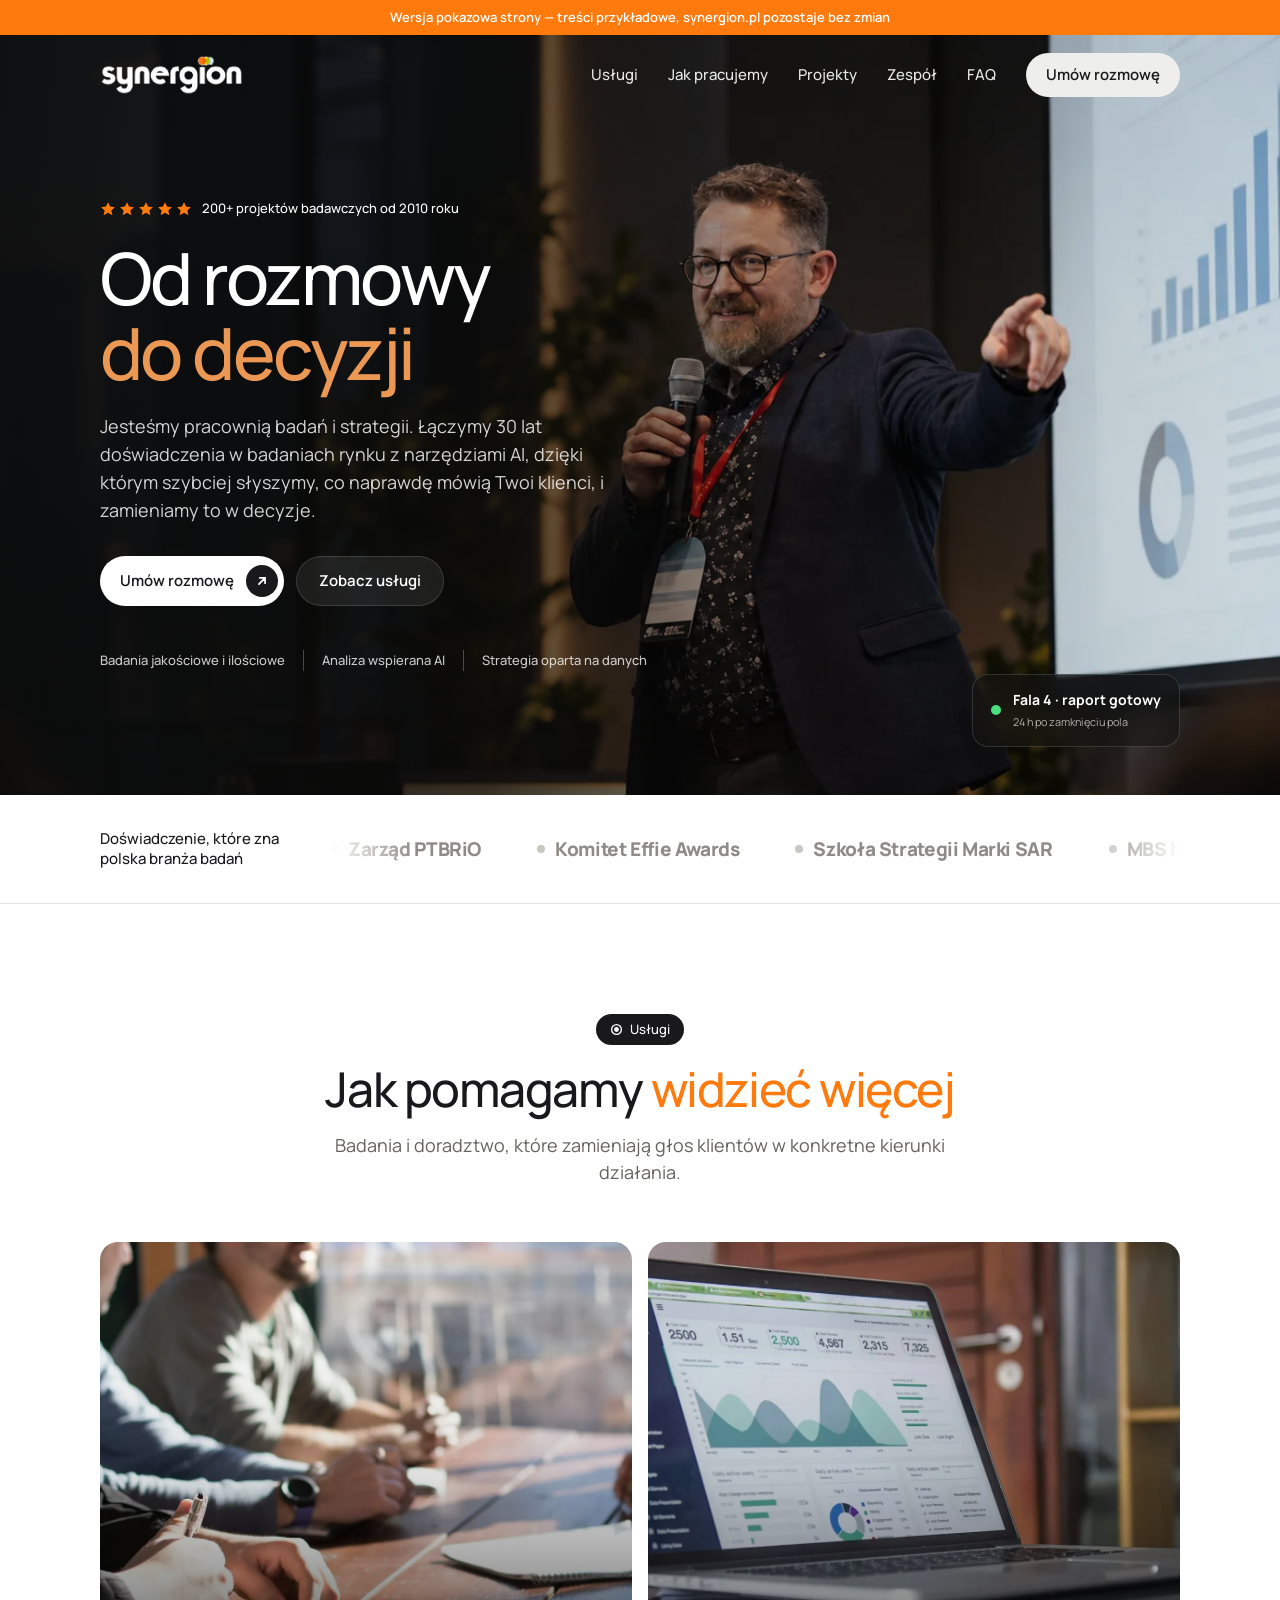
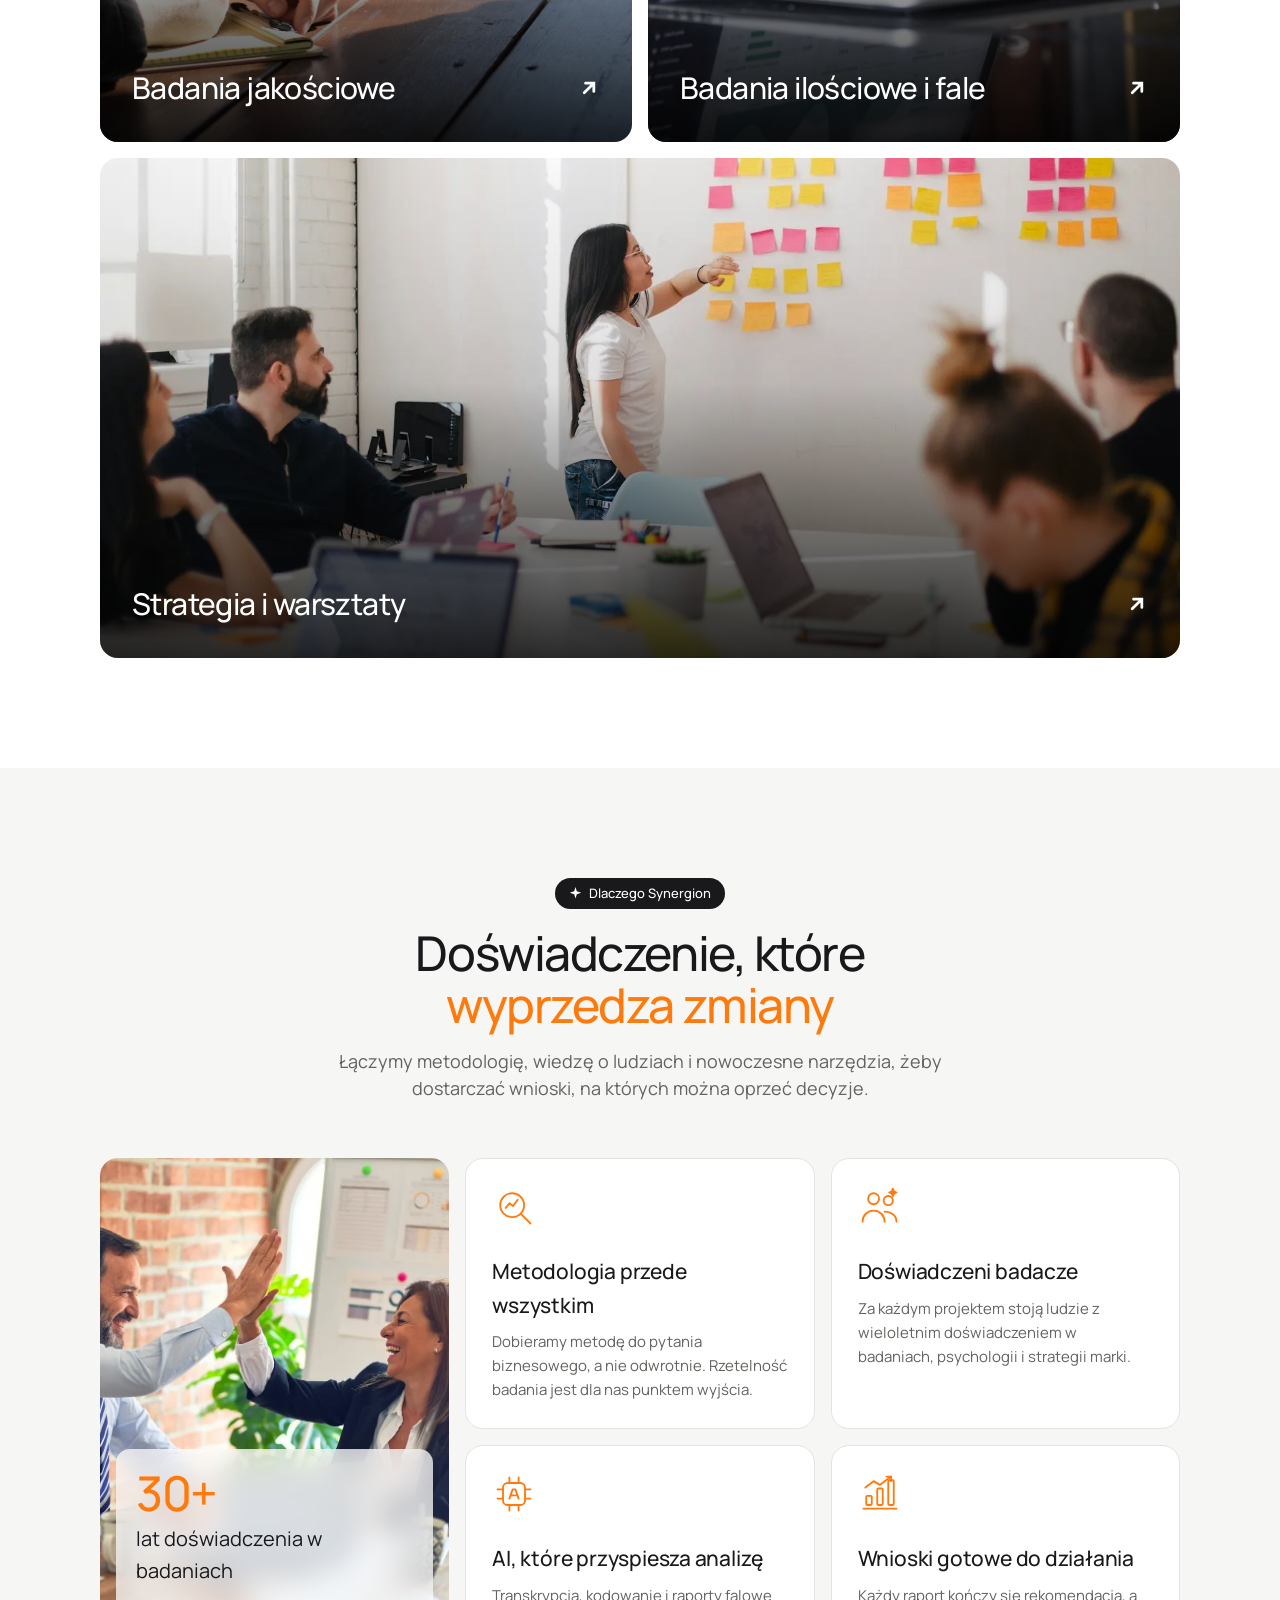
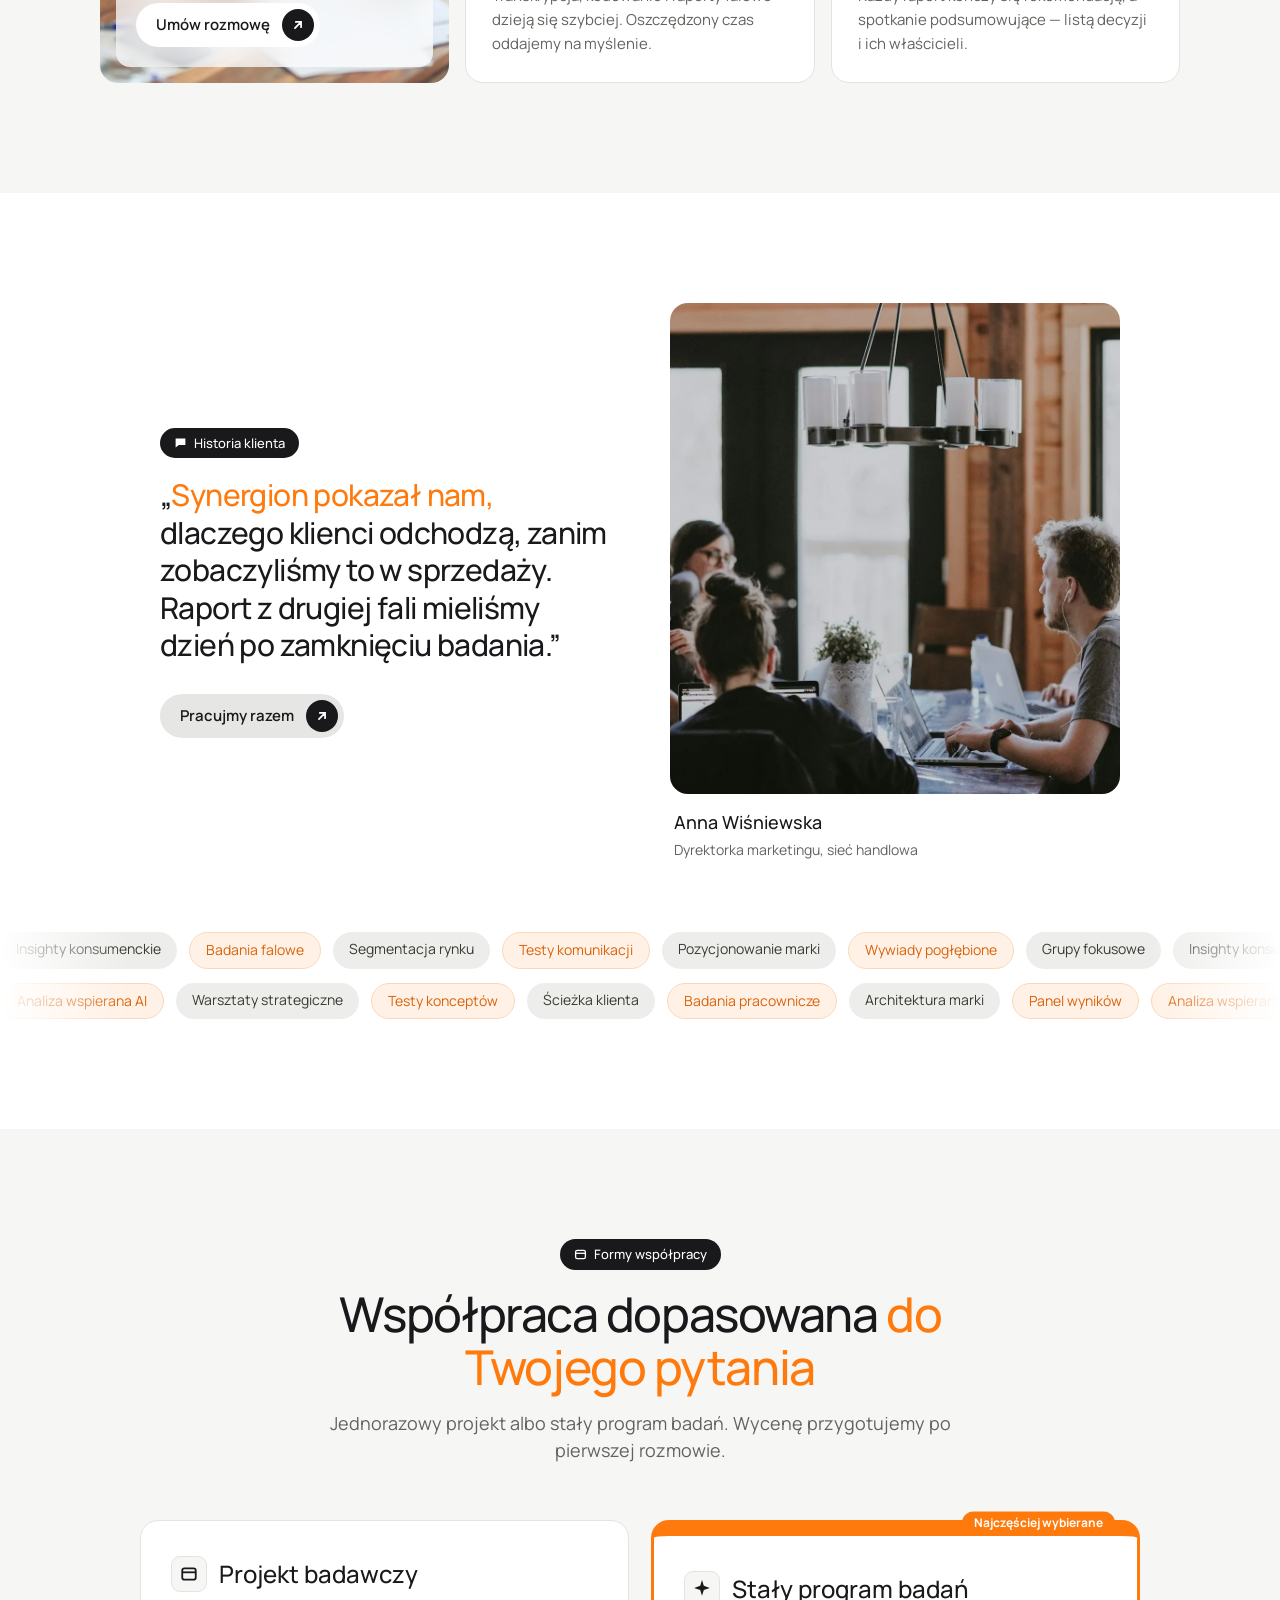
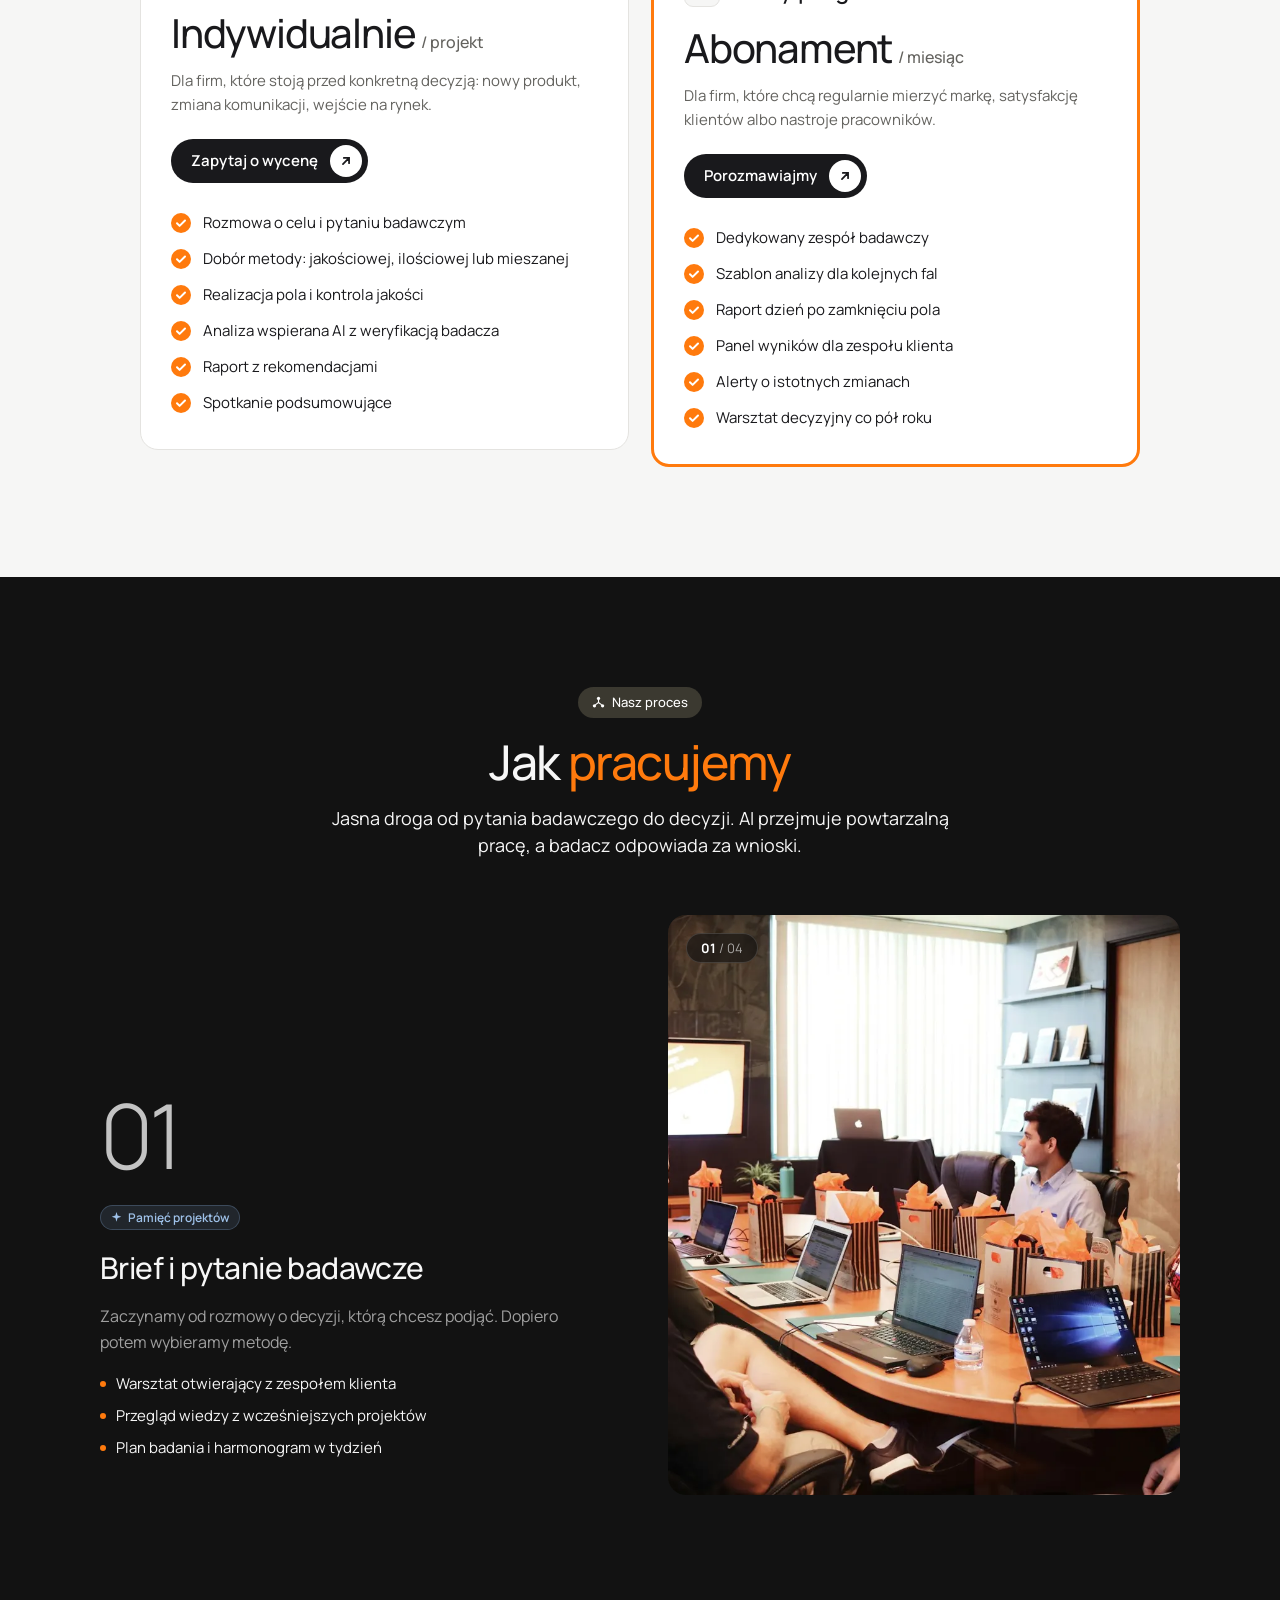
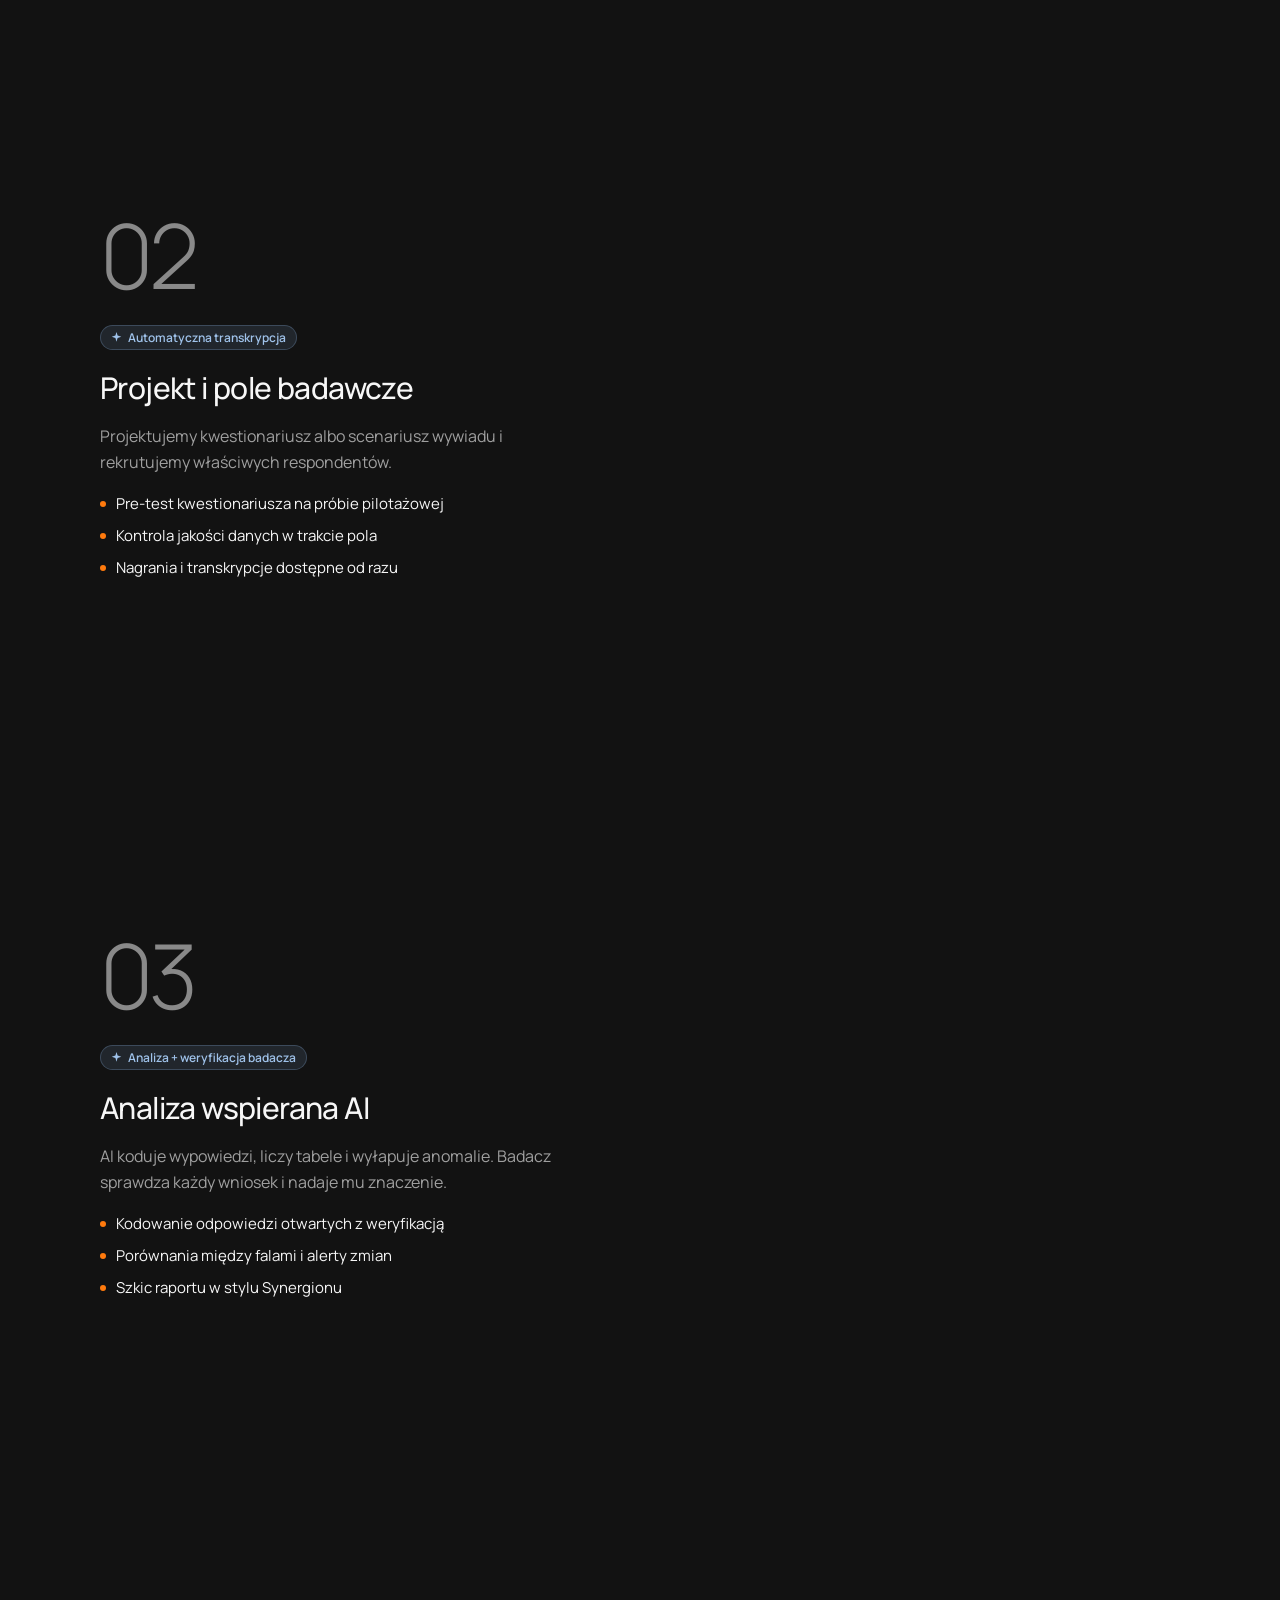
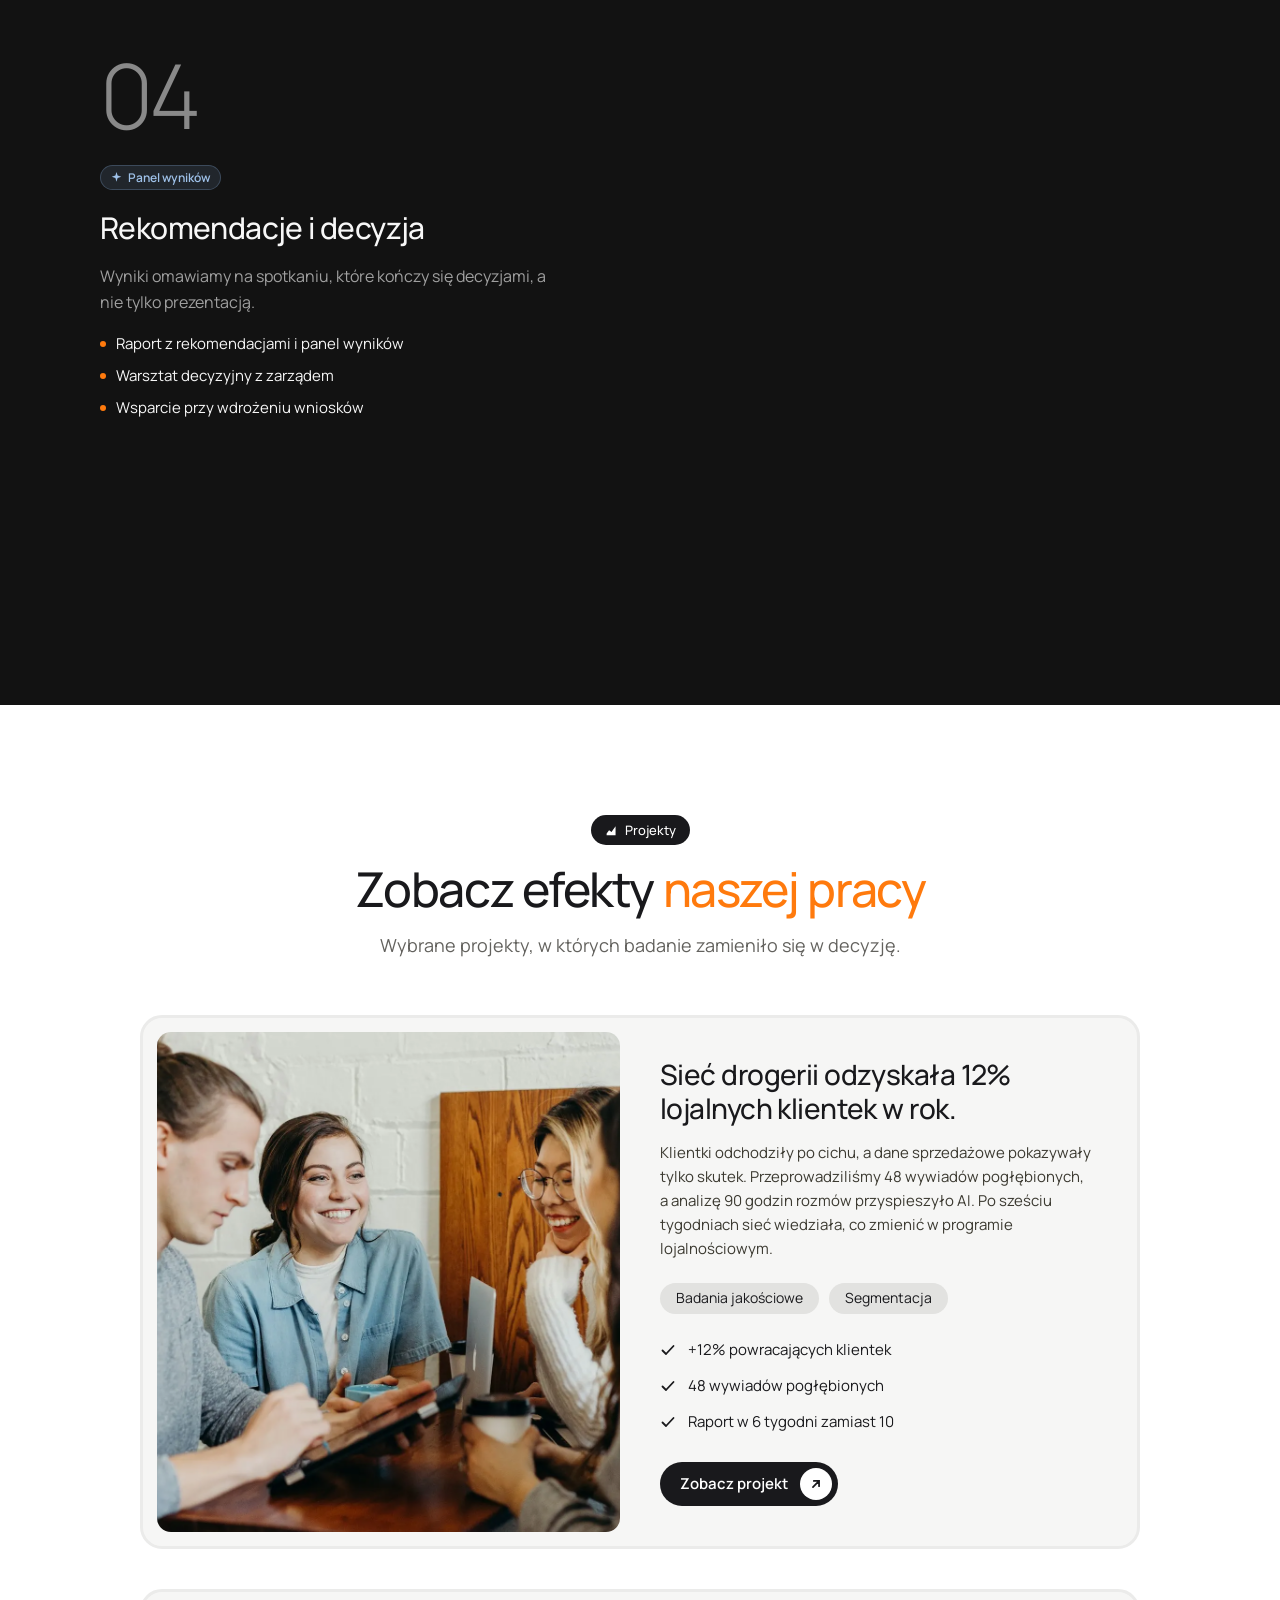
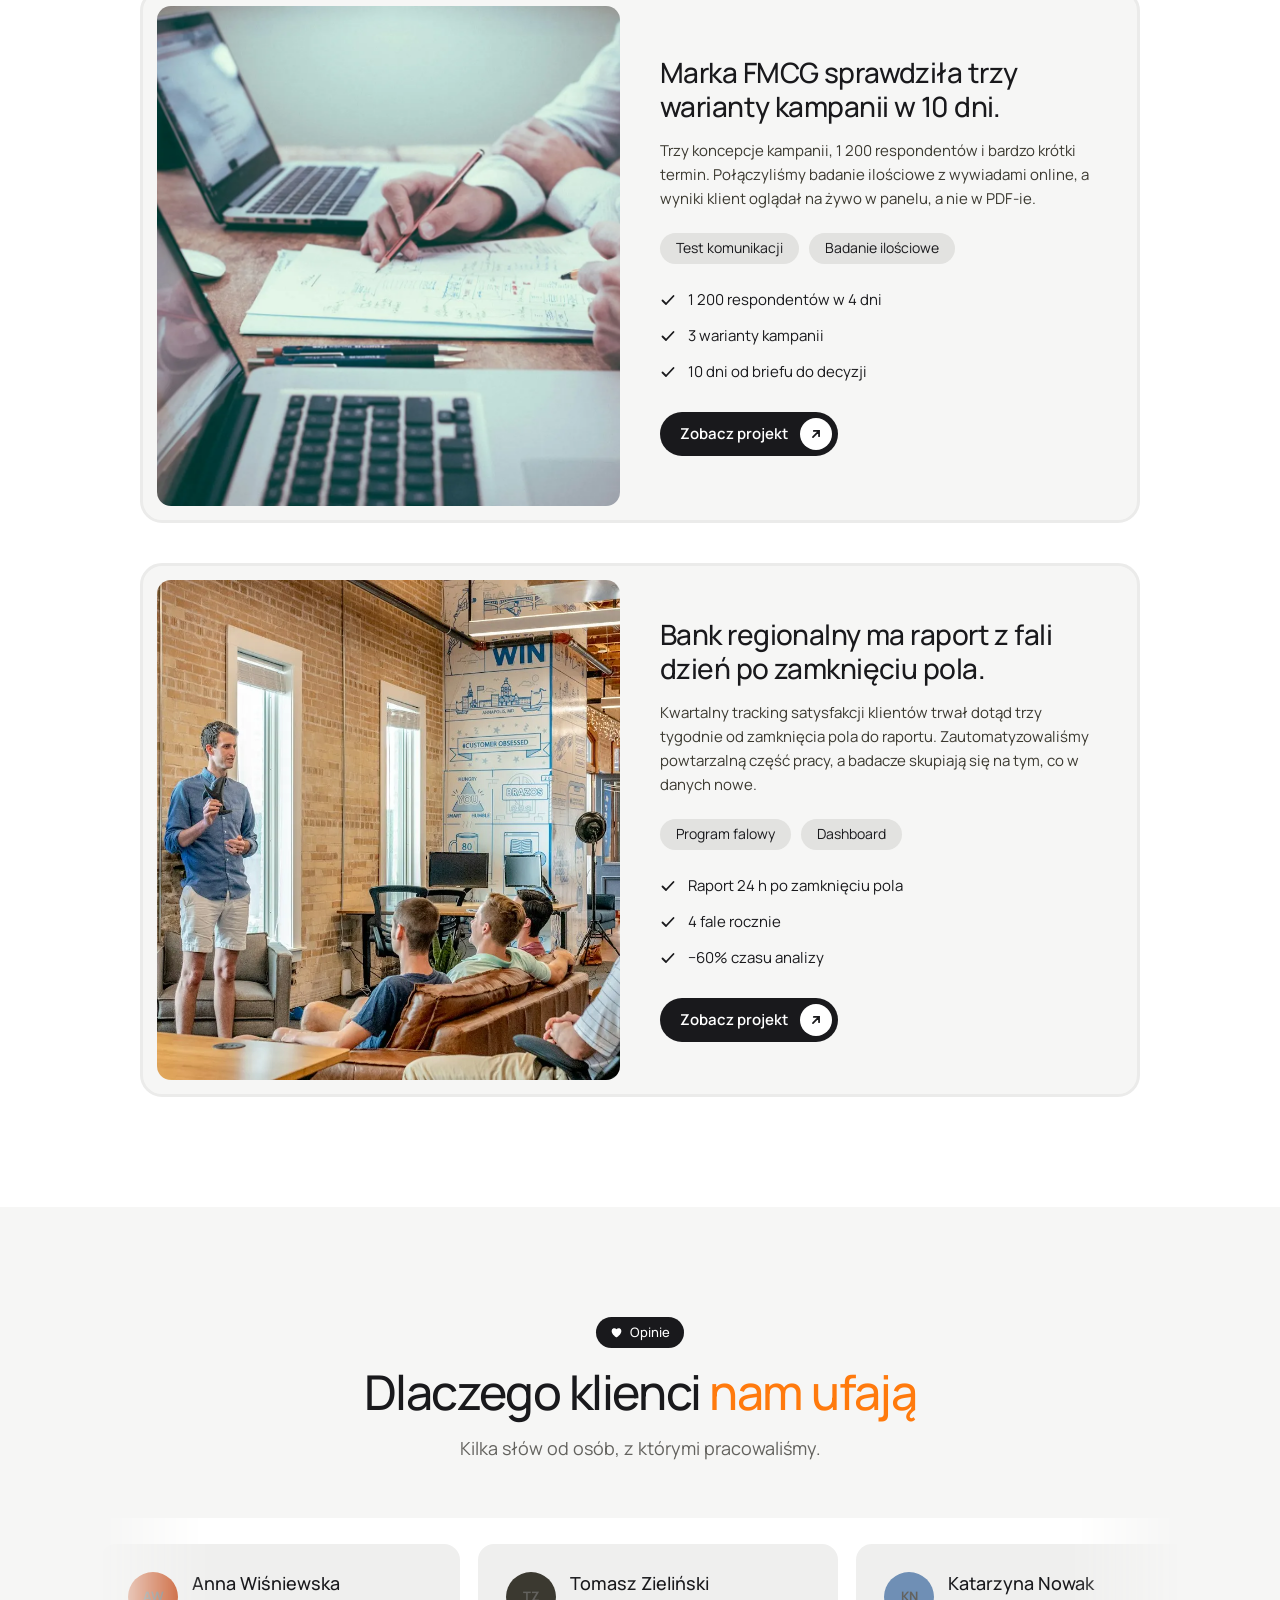
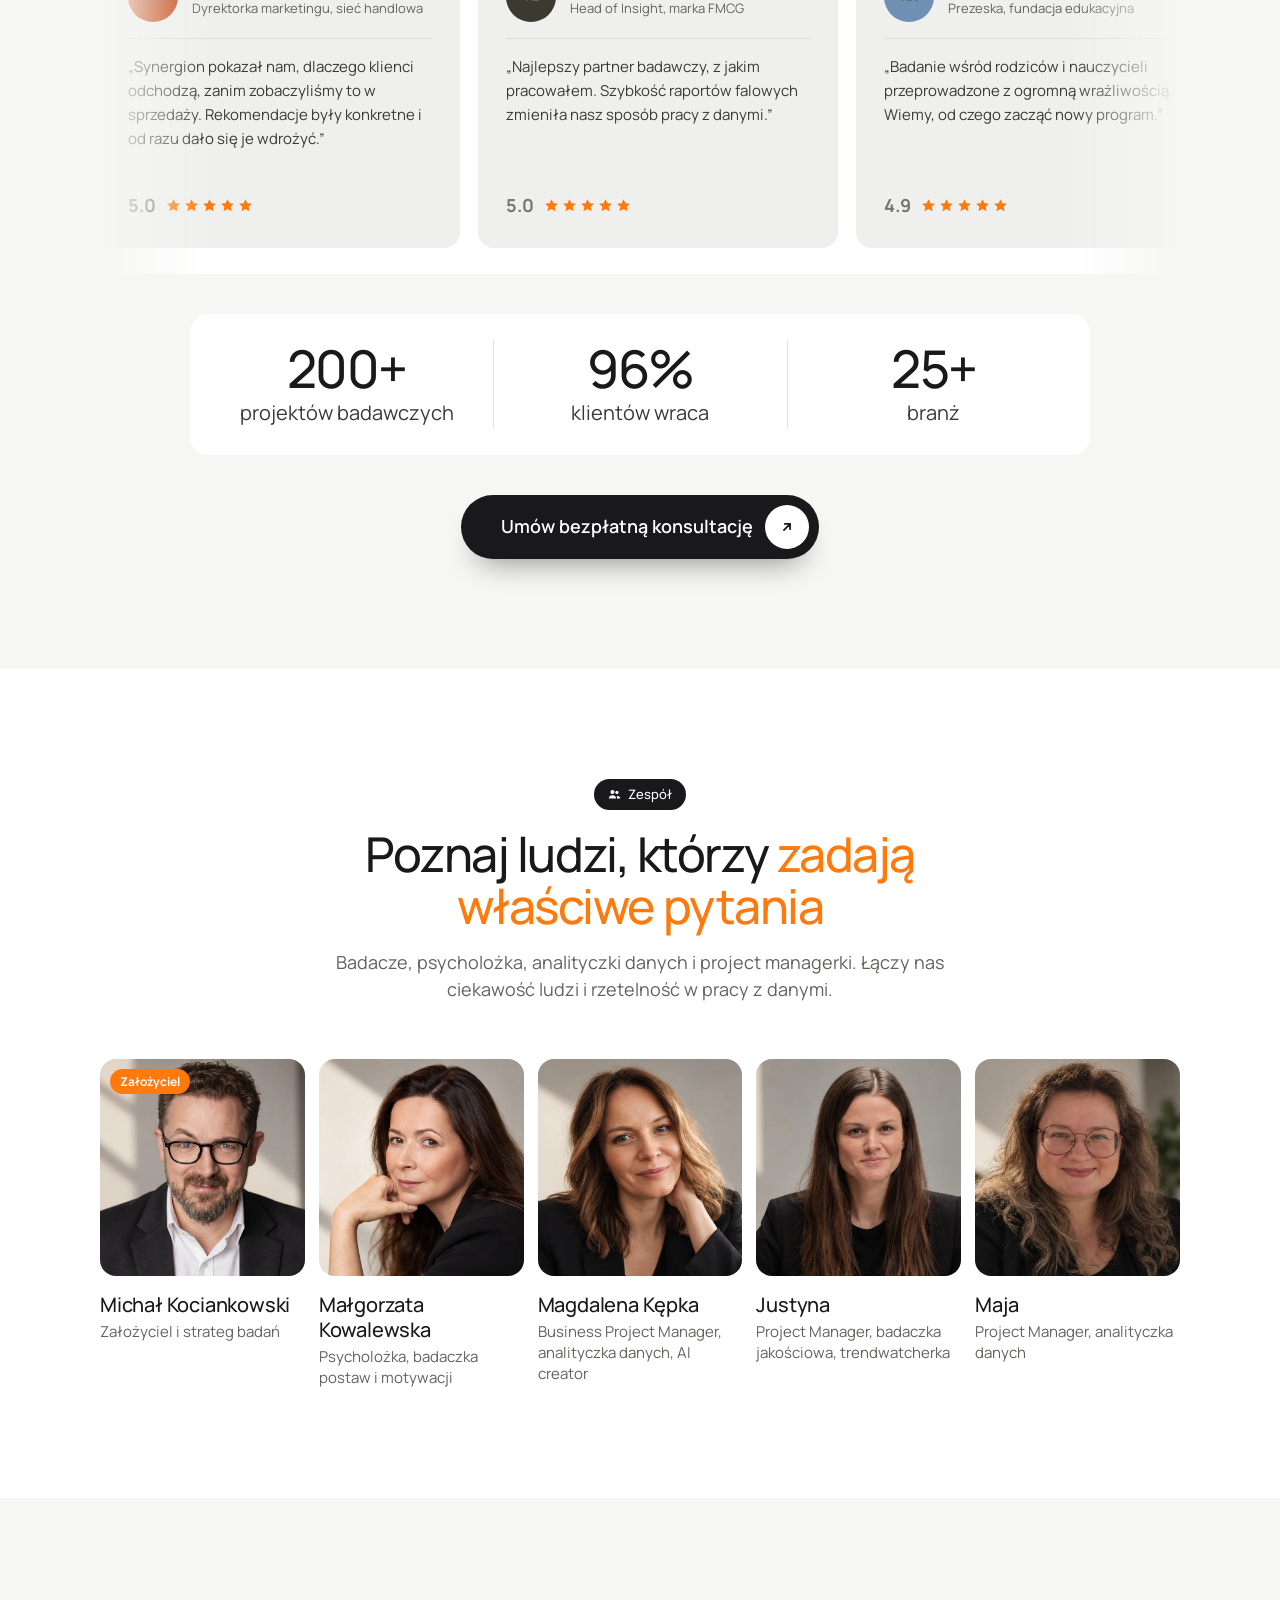
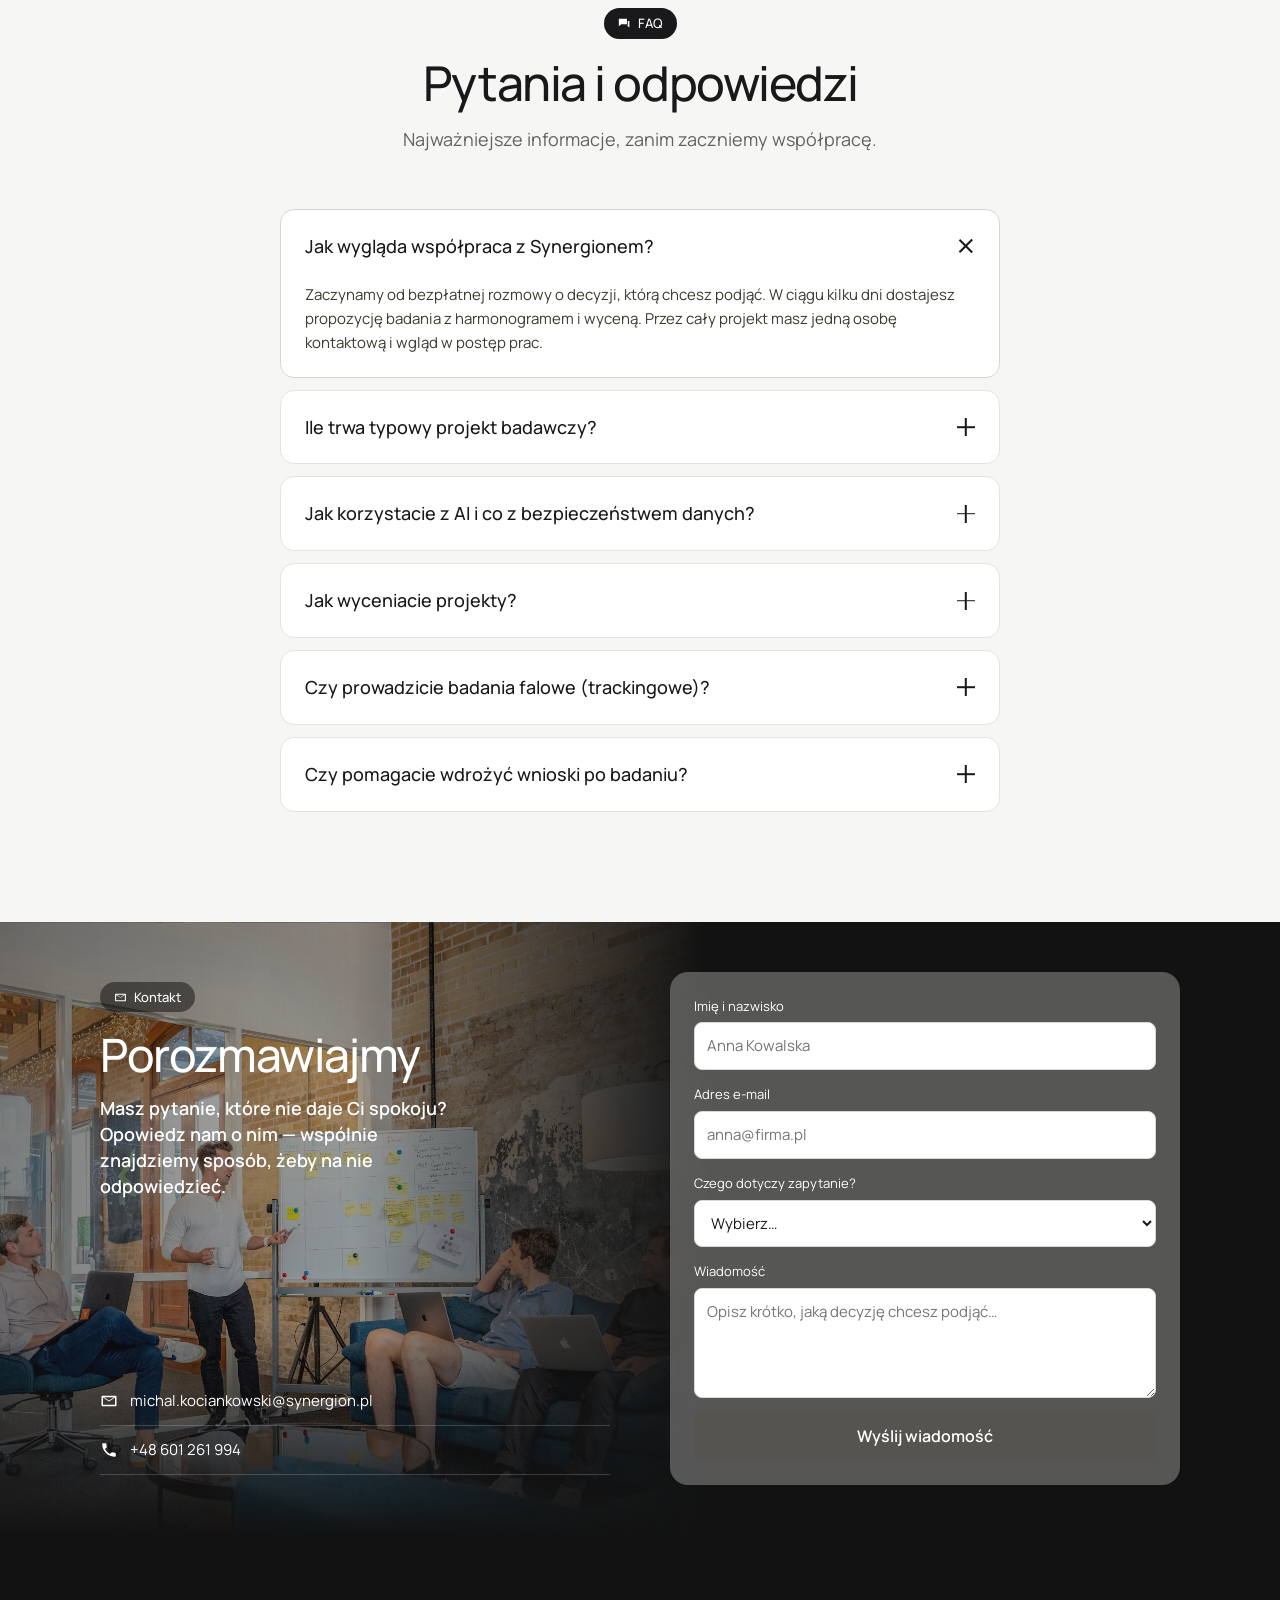
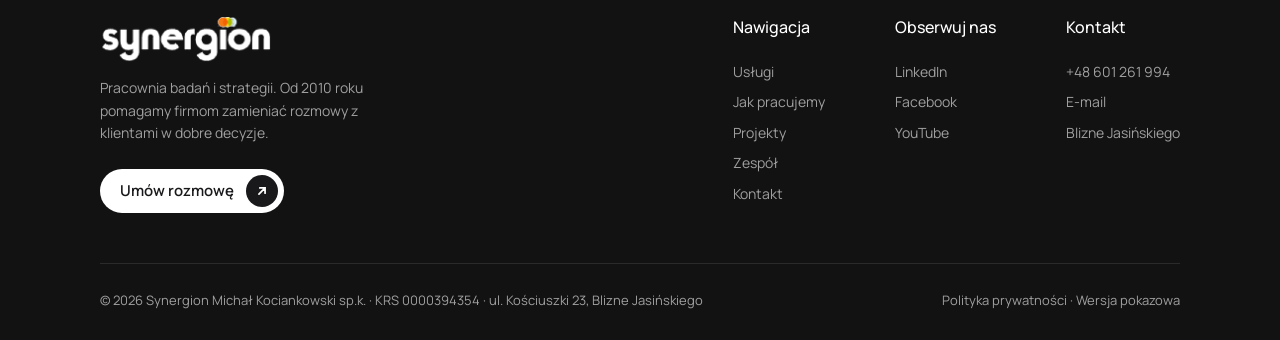
==== commit 7fdc3567: "Animacje przewijania jak w szablonie: paralaksa hero, słowa z rozmycia, przypięty proces, stos kart " ====
--- a/index.html
+++ b/index.html
@@ -37,11 +37,11 @@
   <div class="hero-bg" role="img" aria-label="Michał Kociankowski podczas wystąpienia"></div>
   <div class="wrap">
     <div class="hero-inner">
-      <div class="rating rv"><span class="stars"><svg viewBox="0 0 20 20" fill="currentColor"><path d="M10 1.5l2.6 5.5 6 .7-4.4 4.1 1.2 5.9L10 14.8l-5.4 2.9 1.2-5.9L1.4 7.7l6-.7z"/></svg><svg viewBox="0 0 20 20" fill="currentColor"><path d="M10 1.5l2.6 5.5 6 .7-4.4 4.1 1.2 5.9L10 14.8l-5.4 2.9 1.2-5.9L1.4 7.7l6-.7z"/></svg><svg viewBox="0 0 20 20" fill="currentColor"><path d="M10 1.5l2.6 5.5 6 .7-4.4 4.1 1.2 5.9L10 14.8l-5.4 2.9 1.2-5.9L1.4 7.7l6-.7z"/></svg><svg viewBox="0 0 20 20" fill="currentColor"><path d="M10 1.5l2.6 5.5 6 .7-4.4 4.1 1.2 5.9L10 14.8l-5.4 2.9 1.2-5.9L1.4 7.7l6-.7z"/></svg><svg viewBox="0 0 20 20" fill="currentColor"><path d="M10 1.5l2.6 5.5 6 .7-4.4 4.1 1.2 5.9L10 14.8l-5.4 2.9 1.2-5.9L1.4 7.7l6-.7z"/></svg></span>200+ projektów badawczych od 2010 roku</div>
-      <h1 class="rv d1">Od rozmowy<br><em>do decyzji</em></h1>
-      <p class="lead rv d2">Jesteśmy pracownią badań i strategii. Łączymy 30 lat doświadczenia w badaniach rynku z narzędziami AI, dzięki którym szybciej słyszymy, co naprawdę mówią Twoi klienci, i zamieniamy to w decyzje.</p>
-      <div class="hero-ctas rv d3"><a class="btn btn-light" href="kontakt.html">Umów rozmowę<span class="ico"><svg viewBox="0 0 16 16" fill="none" stroke="currentColor" stroke-width="2" stroke-linecap="round"><path d="M4.5 11.5l7-7M5.5 4.5h6v6"/></svg></span></a><a class="btn btn-ghost" href="#uslugi">Zobacz usługi</a></div>
-      <div class="hero-points rv d4"><span>Badania jakościowe i ilościowe</span><span>Analiza wspierana AI</span><span>Strategia oparta na danych</span></div>
+      <div class="rating rv d1"><span class="stars"><svg viewBox="0 0 20 20" fill="currentColor"><path d="M10 1.5l2.6 5.5 6 .7-4.4 4.1 1.2 5.9L10 14.8l-5.4 2.9 1.2-5.9L1.4 7.7l6-.7z"/></svg><svg viewBox="0 0 20 20" fill="currentColor"><path d="M10 1.5l2.6 5.5 6 .7-4.4 4.1 1.2 5.9L10 14.8l-5.4 2.9 1.2-5.9L1.4 7.7l6-.7z"/></svg><svg viewBox="0 0 20 20" fill="currentColor"><path d="M10 1.5l2.6 5.5 6 .7-4.4 4.1 1.2 5.9L10 14.8l-5.4 2.9 1.2-5.9L1.4 7.7l6-.7z"/></svg><svg viewBox="0 0 20 20" fill="currentColor"><path d="M10 1.5l2.6 5.5 6 .7-4.4 4.1 1.2 5.9L10 14.8l-5.4 2.9 1.2-5.9L1.4 7.7l6-.7z"/></svg><svg viewBox="0 0 20 20" fill="currentColor"><path d="M10 1.5l2.6 5.5 6 .7-4.4 4.1 1.2 5.9L10 14.8l-5.4 2.9 1.2-5.9L1.4 7.7l6-.7z"/></svg></span>200+ projektów badawczych od 2010 roku</div>
+      <h1 data-split>Od rozmowy<br><em>do decyzji</em></h1>
+      <p class="lead rv d3">Jesteśmy pracownią badań i strategii. Łączymy 30 lat doświadczenia w badaniach rynku z narzędziami AI, dzięki którym szybciej słyszymy, co naprawdę mówią Twoi klienci, i zamieniamy to w decyzje.</p>
+      <div class="hero-ctas rv d4"><a class="btn btn-light" href="kontakt.html">Umów rozmowę<span class="ico"><svg viewBox="0 0 16 16" fill="none" stroke="currentColor" stroke-width="2" stroke-linecap="round"><path d="M4.5 11.5l7-7M5.5 4.5h6v6"/></svg></span></a><a class="btn btn-ghost" href="#uslugi">Zobacz usługi</a></div>
+      <div class="hero-points rv d5"><span>Badania jakościowe i ilościowe</span><span>Analiza wspierana AI</span><span>Strategia oparta na danych</span></div>
     </div>
   </div>
   <div class="ai-chip rv d4"><span class="pulse"></span><div><b>Fala 4 · raport gotowy</b><small>24 h po zamknięciu pola</small></div></div>
@@ -56,7 +56,7 @@
 
 <section class="sec" id="uslugi">
   <div class="wrap">
-    <div class="head rv"><span class="tag"><svg viewBox="0 0 16 16" fill="none" stroke="currentColor" stroke-width="1.6"><circle cx="8" cy="8" r="6"/><circle cx="8" cy="8" r="2.2" fill="currentColor"/></svg>Usługi</span><h2>Jak pomagamy <em>widzieć więcej</em></h2><p>Badania i doradztwo, które zamieniają głos klientów w konkretne kierunki działania.</p></div>
+    <div class="head stag"><span class="tag"><svg viewBox="0 0 16 16" fill="none" stroke="currentColor" stroke-width="1.6"><circle cx="8" cy="8" r="6"/><circle cx="8" cy="8" r="2.2" fill="currentColor"/></svg>Usługi</span><h2>Jak pomagamy <em>widzieć więcej</em></h2><p>Badania i doradztwo, które zamieniają głos klientów w konkretne kierunki działania.</p></div>
     <div class="services"><article class="svc  rv d1" tabindex="0">
         <img src="assets/img/uslugi-jakosciowe.webp" alt="" loading="lazy">
         <div class="svc-body">
@@ -81,7 +81,7 @@
 
 <section class="sec sec-soft" id="dlaczego">
   <div class="wrap">
-    <div class="head rv"><span class="tag"><svg viewBox="0 0 16 16" fill="currentColor"><path d="M8 0l1.6 5.2L15 7l-5.4 1.8L8 14l-1.6-5.2L1 7l5.4-1.8z"/></svg>Dlaczego Synergion</span><h2>Doświadczenie, które <em>wyprzedza zmiany</em></h2><p>Łączymy metodologię, wiedzę o ludziach i nowoczesne narzędzia, żeby dostarczać wnioski, na których można oprzeć decyzje.</p></div>
+    <div class="head stag"><span class="tag"><svg viewBox="0 0 16 16" fill="currentColor"><path d="M8 0l1.6 5.2L15 7l-5.4 1.8L8 14l-1.6-5.2L1 7l5.4-1.8z"/></svg>Dlaczego Synergion</span><h2>Doświadczenie, które <em>wyprzedza zmiany</em></h2><p>Łączymy metodologię, wiedzę o ludziach i nowoczesne narzędzia, żeby dostarczać wnioski, na których można oprzeć decyzje.</p></div>
     <div class="why">
       <div class="why-photo rv"><img src="assets/img/dlaczego.webp" alt="" loading="lazy"><div class="why-stat"><strong><span data-count="30">30</span>+</strong><span>lat doświadczenia w badaniach</span><a class="btn btn-light" href="kontakt.html">Umów rozmowę<span class="ico"><svg viewBox="0 0 16 16" fill="none" stroke="currentColor" stroke-width="2" stroke-linecap="round"><path d="M4.5 11.5l7-7M5.5 4.5h6v6"/></svg></span></a></div></div>
       <div class="card rv d1"><div class="ic"><svg viewBox="0 0 48 48" fill="none" stroke="currentColor" stroke-width="2" stroke-linecap="round" stroke-linejoin="round"><circle cx="22" cy="22" r="13"/><path d="M31.5 31.5L42 42"/><path d="M15 25l4-5 4 3 5-7"/></svg></div><h3>Metodologia przede wszystkim</h3><p>Dobieramy metodę do pytania biznesowego, a nie odwrotnie. Rzetelność badania jest dla nas punktem wyjścia.</p></div><div class="card rv d2"><div class="ic"><svg viewBox="0 0 48 48" fill="none" stroke="currentColor" stroke-width="2" stroke-linecap="round" stroke-linejoin="round"><circle cx="17" cy="15" r="6"/><circle cx="33" cy="17" r="5"/><path d="M5 40c0-7 5.4-12 12-12s12 5 12 12M29 29c7 0 13 4 13 11"/><path d="M38 4l1.2 3L42 8.2 39.2 9.4 38 12l-1.2-2.6L34 8.2l2.8-1.2z" fill="currentColor"/></svg></div><h3>Doświadczeni badacze</h3><p>Za każdym projektem stoją ludzie z wieloletnim doświadczeniem w badaniach, psychologii i strategii marki.</p></div><div class="card rv d3"><div class="ic"><svg viewBox="0 0 48 48" fill="none" stroke="currentColor" stroke-width="2" stroke-linecap="round" stroke-linejoin="round"><rect x="12" y="12" width="24" height="24" rx="5"/><path d="M19 12V6M29 12V6M19 42v-6M29 42v-6M12 19H6M12 29H6M42 19h-6M42 29h-6"/><path d="M19 29l3.5-10h3L29 29M20.5 25.5h7"/></svg></div><h3>AI, które przyspiesza analizę</h3><p>Transkrypcja, kodowanie i raporty falowe dzieją się szybciej. Oszczędzony czas oddajemy na myślenie.</p></div><div class="card rv d4"><div class="ic"><svg viewBox="0 0 48 48" fill="none" stroke="currentColor" stroke-width="2" stroke-linecap="round" stroke-linejoin="round"><path d="M6 40h36"/><rect x="9" y="26" width="6" height="10" rx="1"/><rect x="21" y="18" width="6" height="18" rx="1"/><rect x="33" y="9" width="6" height="27" rx="1"/><path d="M8 17l9-7 7 4 12-9"/><path d="M31 5h5v5"/></svg></div><h3>Wnioski gotowe do działania</h3><p>Każdy raport kończy się rekomendacją, a spotkanie podsumowujące — listą decyzji i ich właścicieli.</p></div>
@@ -104,7 +104,7 @@
 
 <section class="sec sec-soft" id="wspolpraca">
   <div class="wrap">
-    <div class="head rv"><span class="tag"><svg viewBox="0 0 16 16" fill="none" stroke="currentColor" stroke-width="1.6"><rect x="2" y="3" width="12" height="10" rx="2"/><path d="M2 6.5h12"/></svg>Formy współpracy</span><h2>Współpraca dopasowana <em>do Twojego pytania</em></h2><p>Jednorazowy projekt albo stały program badań. Wycenę przygotujemy po pierwszej rozmowie.</p></div>
+    <div class="head stag"><span class="tag"><svg viewBox="0 0 16 16" fill="none" stroke="currentColor" stroke-width="1.6"><rect x="2" y="3" width="12" height="10" rx="2"/><path d="M2 6.5h12"/></svg>Formy współpracy</span><h2>Współpraca dopasowana <em>do Twojego pytania</em></h2><p>Jednorazowy projekt albo stały program badań. Wycenę przygotujemy po pierwszej rozmowie.</p></div>
     <div class="plans">
       <div class="plan rv d1"><div class="plan-name"><i><svg viewBox="0 0 16 16" fill="none" stroke="currentColor" stroke-width="1.6"><rect x="2" y="3" width="12" height="10" rx="2"/><path d="M2 6.5h12"/></svg></i>Projekt badawczy</div><div class="plan-price">Indywidualnie<small>/ projekt</small></div><p>Dla firm, które stoją przed konkretną decyzją: nowy produkt, zmiana komunikacji, wejście na rynek.</p><a class="btn btn-dark" href="kontakt.html">Zapytaj o wycenę<span class="ico"><svg viewBox="0 0 16 16" fill="none" stroke="currentColor" stroke-width="2" stroke-linecap="round"><path d="M4.5 11.5l7-7M5.5 4.5h6v6"/></svg></span></a><ul><li><svg viewBox="0 0 20 20"><circle cx="10" cy="10" r="10" fill="#ff7a0d"/><path d="M6 10.3l2.6 2.6L14 7.5" fill="none" stroke="#fff" stroke-width="2" stroke-linecap="round" stroke-linejoin="round"/></svg>Rozmowa o celu i pytaniu badawczym</li><li><svg viewBox="0 0 20 20"><circle cx="10" cy="10" r="10" fill="#ff7a0d"/><path d="M6 10.3l2.6 2.6L14 7.5" fill="none" stroke="#fff" stroke-width="2" stroke-linecap="round" stroke-linejoin="round"/></svg>Dobór metody: jakościowej, ilościowej lub mieszanej</li><li><svg viewBox="0 0 20 20"><circle cx="10" cy="10" r="10" fill="#ff7a0d"/><path d="M6 10.3l2.6 2.6L14 7.5" fill="none" stroke="#fff" stroke-width="2" stroke-linecap="round" stroke-linejoin="round"/></svg>Realizacja pola i kontrola jakości</li><li><svg viewBox="0 0 20 20"><circle cx="10" cy="10" r="10" fill="#ff7a0d"/><path d="M6 10.3l2.6 2.6L14 7.5" fill="none" stroke="#fff" stroke-width="2" stroke-linecap="round" stroke-linejoin="round"/></svg>Analiza wspierana AI z weryfikacją badacza</li><li><svg viewBox="0 0 20 20"><circle cx="10" cy="10" r="10" fill="#ff7a0d"/><path d="M6 10.3l2.6 2.6L14 7.5" fill="none" stroke="#fff" stroke-width="2" stroke-linecap="round" stroke-linejoin="round"/></svg>Raport z rekomendacjami</li><li><svg viewBox="0 0 20 20"><circle cx="10" cy="10" r="10" fill="#ff7a0d"/><path d="M6 10.3l2.6 2.6L14 7.5" fill="none" stroke="#fff" stroke-width="2" stroke-linecap="round" stroke-linejoin="round"/></svg>Spotkanie podsumowujące</li></ul></div>
       <div class="plan hot rv d2"><span class="badge">Najczęściej wybierane</span><div class="plan-name"><i><svg viewBox="0 0 16 16" fill="currentColor"><path d="M8 0l1.6 5.2L15 7l-5.4 1.8L8 14l-1.6-5.2L1 7l5.4-1.8z"/></svg></i>Stały program badań</div><div class="plan-price">Abonament<small>/ miesiąc</small></div><p>Dla firm, które chcą regularnie mierzyć markę, satysfakcję klientów albo nastroje pracowników.</p><a class="btn btn-dark" href="kontakt.html">Porozmawiajmy<span class="ico"><svg viewBox="0 0 16 16" fill="none" stroke="currentColor" stroke-width="2" stroke-linecap="round"><path d="M4.5 11.5l7-7M5.5 4.5h6v6"/></svg></span></a><ul><li><svg viewBox="0 0 20 20"><circle cx="10" cy="10" r="10" fill="#ff7a0d"/><path d="M6 10.3l2.6 2.6L14 7.5" fill="none" stroke="#fff" stroke-width="2" stroke-linecap="round" stroke-linejoin="round"/></svg>Dedykowany zespół badawczy</li><li><svg viewBox="0 0 20 20"><circle cx="10" cy="10" r="10" fill="#ff7a0d"/><path d="M6 10.3l2.6 2.6L14 7.5" fill="none" stroke="#fff" stroke-width="2" stroke-linecap="round" stroke-linejoin="round"/></svg>Szablon analizy dla kolejnych fal</li><li><svg viewBox="0 0 20 20"><circle cx="10" cy="10" r="10" fill="#ff7a0d"/><path d="M6 10.3l2.6 2.6L14 7.5" fill="none" stroke="#fff" stroke-width="2" stroke-linecap="round" stroke-linejoin="round"/></svg>Raport dzień po zamknięciu pola</li><li><svg viewBox="0 0 20 20"><circle cx="10" cy="10" r="10" fill="#ff7a0d"/><path d="M6 10.3l2.6 2.6L14 7.5" fill="none" stroke="#fff" stroke-width="2" stroke-linecap="round" stroke-linejoin="round"/></svg>Panel wyników dla zespołu klienta</li><li><svg viewBox="0 0 20 20"><circle cx="10" cy="10" r="10" fill="#ff7a0d"/><path d="M6 10.3l2.6 2.6L14 7.5" fill="none" stroke="#fff" stroke-width="2" stroke-linecap="round" stroke-linejoin="round"/></svg>Alerty o istotnych zmianach</li><li><svg viewBox="0 0 20 20"><circle cx="10" cy="10" r="10" fill="#ff7a0d"/><path d="M6 10.3l2.6 2.6L14 7.5" fill="none" stroke="#fff" stroke-width="2" stroke-linecap="round" stroke-linejoin="round"/></svg>Warsztat decyzyjny co pół roku</li></ul></div>
@@ -114,11 +114,12 @@
 
 <section class="sec sec-dark" id="jak-pracujemy">
   <div class="wrap">
-    <div class="head rv"><span class="tag"><svg viewBox="0 0 16 16" fill="currentColor"><circle cx="8" cy="3" r="2"/><circle cx="3" cy="12" r="2"/><circle cx="13" cy="12" r="2"/><path d="M8 5v3M8 8l-4 3M8 8l4 3" stroke="currentColor" stroke-width="1.3"/></svg>Nasz proces</span><h2>Jak <em>pracujemy</em></h2><p>Jasna droga od pytania badawczego do decyzji. AI przejmuje powtarzalną pracę, a badacz odpowiada za wnioski.</p></div>
+    <div class="head stag"><span class="tag"><svg viewBox="0 0 16 16" fill="currentColor"><circle cx="8" cy="3" r="2"/><circle cx="3" cy="12" r="2"/><circle cx="13" cy="12" r="2"/><path d="M8 5v3M8 8l-4 3M8 8l4 3" stroke="currentColor" stroke-width="1.3"/></svg>Nasz proces</span><h2>Jak <em>pracujemy</em></h2><p>Jasna droga od pytania badawczego do decyzji. AI przejmuje powtarzalną pracę, a badacz odpowiada za wnioski.</p></div>
     <div class="process">
-      <div class="steps"><div class="step on"><div class="step-no">KROK 01</div><span class="ai"><svg viewBox="0 0 16 16" fill="currentColor"><path d="M8 0l1.6 5.2L15 7l-5.4 1.8L8 14l-1.6-5.2L1 7l5.4-1.8z"/></svg>Pamięć projektów</span><h3>Brief i pytanie badawcze</h3><p>Zaczynamy od rozmowy o decyzji, którą chcesz podjąć. Dopiero potem wybieramy metodę.</p><ul><li>Warsztat otwierający z zespołem klienta</li><li>Przegląd wiedzy z wcześniejszych projektów</li><li>Plan badania i harmonogram w tydzień</li></ul></div><div class="step"><div class="step-no">KROK 02</div><span class="ai"><svg viewBox="0 0 16 16" fill="currentColor"><path d="M8 0l1.6 5.2L15 7l-5.4 1.8L8 14l-1.6-5.2L1 7l5.4-1.8z"/></svg>Automatyczna transkrypcja</span><h3>Projekt i pole badawcze</h3><p>Projektujemy kwestionariusz albo scenariusz wywiadu i rekrutujemy właściwych respondentów.</p><ul><li>Pre-test kwestionariusza na próbie pilotażowej</li><li>Kontrola jakości danych w trakcie pola</li><li>Nagrania i transkrypcje dostępne od razu</li></ul></div><div class="step"><div class="step-no">KROK 03</div><span class="ai"><svg viewBox="0 0 16 16" fill="currentColor"><path d="M8 0l1.6 5.2L15 7l-5.4 1.8L8 14l-1.6-5.2L1 7l5.4-1.8z"/></svg>Analiza + weryfikacja badacza</span><h3>Analiza wspierana AI</h3><p>AI koduje wypowiedzi, liczy tabele i wyłapuje anomalie. Badacz sprawdza każdy wniosek i nadaje mu znaczenie.</p><ul><li>Kodowanie odpowiedzi otwartych z weryfikacją</li><li>Porównania między falami i alerty zmian</li><li>Szkic raportu w stylu Synergionu</li></ul></div><div class="step"><div class="step-no">KROK 04</div><span class="ai"><svg viewBox="0 0 16 16" fill="currentColor"><path d="M8 0l1.6 5.2L15 7l-5.4 1.8L8 14l-1.6-5.2L1 7l5.4-1.8z"/></svg>Panel wyników</span><h3>Rekomendacje i decyzja</h3><p>Wyniki omawiamy na spotkaniu, które kończy się decyzjami, a nie tylko prezentacją.</p><ul><li>Raport z rekomendacjami i panel wyników</li><li>Warsztat decyzyjny z zarządem</li><li>Wsparcie przy wdrożeniu wniosków</li></ul></div></div>
+      <div class="steps"><div class="step on" data-step="0"><div class="step-inner"><div class="step-big">01</div><span class="ai"><svg viewBox="0 0 16 16" fill="currentColor"><path d="M8 0l1.6 5.2L15 7l-5.4 1.8L8 14l-1.6-5.2L1 7l5.4-1.8z"/></svg>Pamięć projektów</span><h3>Brief i pytanie badawcze</h3><p>Zaczynamy od rozmowy o decyzji, którą chcesz podjąć. Dopiero potem wybieramy metodę.</p><ul><li>Warsztat otwierający z zespołem klienta</li><li>Przegląd wiedzy z wcześniejszych projektów</li><li>Plan badania i harmonogram w tydzień</li></ul><img class="step-img" src="assets/img/krok-1.webp" alt="" loading="lazy"></div></div><div class="step" data-step="1"><div class="step-inner"><div class="step-big">02</div><span class="ai"><svg viewBox="0 0 16 16" fill="currentColor"><path d="M8 0l1.6 5.2L15 7l-5.4 1.8L8 14l-1.6-5.2L1 7l5.4-1.8z"/></svg>Automatyczna transkrypcja</span><h3>Projekt i pole badawcze</h3><p>Projektujemy kwestionariusz albo scenariusz wywiadu i rekrutujemy właściwych respondentów.</p><ul><li>Pre-test kwestionariusza na próbie pilotażowej</li><li>Kontrola jakości danych w trakcie pola</li><li>Nagrania i transkrypcje dostępne od razu</li></ul><img class="step-img" src="assets/img/krok-2.webp" alt="" loading="lazy"></div></div><div class="step" data-step="2"><div class="step-inner"><div class="step-big">03</div><span class="ai"><svg viewBox="0 0 16 16" fill="currentColor"><path d="M8 0l1.6 5.2L15 7l-5.4 1.8L8 14l-1.6-5.2L1 7l5.4-1.8z"/></svg>Analiza + weryfikacja badacza</span><h3>Analiza wspierana AI</h3><p>AI koduje wypowiedzi, liczy tabele i wyłapuje anomalie. Badacz sprawdza każdy wniosek i nadaje mu znaczenie.</p><ul><li>Kodowanie odpowiedzi otwartych z weryfikacją</li><li>Porównania między falami i alerty zmian</li><li>Szkic raportu w stylu Synergionu</li></ul><img class="step-img" src="assets/img/proces.webp" alt="" loading="lazy"></div></div><div class="step" data-step="3"><div class="step-inner"><div class="step-big">04</div><span class="ai"><svg viewBox="0 0 16 16" fill="currentColor"><path d="M8 0l1.6 5.2L15 7l-5.4 1.8L8 14l-1.6-5.2L1 7l5.4-1.8z"/></svg>Panel wyników</span><h3>Rekomendacje i decyzja</h3><p>Wyniki omawiamy na spotkaniu, które kończy się decyzjami, a nie tylko prezentacją.</p><ul><li>Raport z rekomendacjami i panel wyników</li><li>Warsztat decyzyjny z zarządem</li><li>Wsparcie przy wdrożeniu wniosków</li></ul><img class="step-img" src="assets/img/krok-4.webp" alt="" loading="lazy"></div></div></div>
       <div class="proc-media">
-        <img src="assets/img/proces.webp" alt="" loading="lazy">
+        <img class="pm on" data-i="0" src="assets/img/krok-1.webp" alt="" loading="lazy"><img class="pm" data-i="1" src="assets/img/krok-2.webp" alt="" loading="lazy"><img class="pm" data-i="2" src="assets/img/proces.webp" alt="" loading="lazy"><img class="pm" data-i="3" src="assets/img/krok-4.webp" alt="" loading="lazy">
+        <div class="proc-count"><span>01</span> / 04</div>
         <div class="proc-panel">
           <div class="proc-panel-top"><b>Tracking marki · fala 4</b><span>aktualizacja 06:12</span></div>
           <div class="bars"><i style="height:40%"></i><i style="height:55%"></i><i style="height:48%"></i><i style="height:66%"></i><i style="height:58%"></i><i style="height:74%"></i><i style="height:70%"></i><i style="height:88%"></i><i style="height:80%"></i><i style="height:96%"></i></div>
@@ -131,8 +132,8 @@
 
 <section class="sec" id="projekty">
   <div class="wrap">
-    <div class="head rv"><span class="tag"><svg viewBox="0 0 16 16" fill="currentColor"><path d="M2 13l3-4 3 2 5-7v11H2z"/></svg>Projekty</span><h2>Zobacz efekty <em>naszej pracy</em></h2><p>Wybrane projekty, w których badanie zamieniło się w decyzję.</p></div>
-    <div class="cases"><article class="case rv">
+    <div class="head stag"><span class="tag"><svg viewBox="0 0 16 16" fill="currentColor"><path d="M2 13l3-4 3 2 5-7v11H2z"/></svg>Projekty</span><h2>Zobacz efekty <em>naszej pracy</em></h2><p>Wybrane projekty, w których badanie zamieniło się w decyzję.</p></div>
+    <div class="cases stack"><article class="case">
         <a class="case-img" href="projekty/siec-drogerii.html"><img src="assets/img/case-1.webp" alt="" loading="lazy"></a>
         <div class="case-body">
           <h3>Sieć drogerii odzyskała 12% lojalnych klientek w rok.</h3>
@@ -141,7 +142,7 @@
           <ul class="checks"><li><svg viewBox="0 0 16 16" fill="none" stroke="currentColor" stroke-width="1.8" stroke-linecap="round" stroke-linejoin="round"><path d="M2.5 8.5l3.5 3.5 7.5-8"/></svg>+12% powracających klientek</li><li><svg viewBox="0 0 16 16" fill="none" stroke="currentColor" stroke-width="1.8" stroke-linecap="round" stroke-linejoin="round"><path d="M2.5 8.5l3.5 3.5 7.5-8"/></svg>48 wywiadów pogłębionych</li><li><svg viewBox="0 0 16 16" fill="none" stroke="currentColor" stroke-width="1.8" stroke-linecap="round" stroke-linejoin="round"><path d="M2.5 8.5l3.5 3.5 7.5-8"/></svg>Raport w 6 tygodni zamiast 10</li></ul>
           <a class="btn btn-dark" href="projekty/siec-drogerii.html">Zobacz projekt<span class="ico"><svg viewBox="0 0 16 16" fill="none" stroke="currentColor" stroke-width="2" stroke-linecap="round"><path d="M4.5 11.5l7-7M5.5 4.5h6v6"/></svg></span></a>
         </div>
-      </article><article class="case rv">
+      </article><article class="case">
         <a class="case-img" href="projekty/marka-fmcg.html"><img src="assets/img/case-2.webp" alt="" loading="lazy"></a>
         <div class="case-body">
           <h3>Marka FMCG sprawdziła trzy warianty kampanii w 10 dni.</h3>
@@ -150,7 +151,7 @@
           <ul class="checks"><li><svg viewBox="0 0 16 16" fill="none" stroke="currentColor" stroke-width="1.8" stroke-linecap="round" stroke-linejoin="round"><path d="M2.5 8.5l3.5 3.5 7.5-8"/></svg>1 200 respondentów w 4 dni</li><li><svg viewBox="0 0 16 16" fill="none" stroke="currentColor" stroke-width="1.8" stroke-linecap="round" stroke-linejoin="round"><path d="M2.5 8.5l3.5 3.5 7.5-8"/></svg>3 warianty kampanii</li><li><svg viewBox="0 0 16 16" fill="none" stroke="currentColor" stroke-width="1.8" stroke-linecap="round" stroke-linejoin="round"><path d="M2.5 8.5l3.5 3.5 7.5-8"/></svg>10 dni od briefu do decyzji</li></ul>
           <a class="btn btn-dark" href="projekty/marka-fmcg.html">Zobacz projekt<span class="ico"><svg viewBox="0 0 16 16" fill="none" stroke="currentColor" stroke-width="2" stroke-linecap="round"><path d="M4.5 11.5l7-7M5.5 4.5h6v6"/></svg></span></a>
         </div>
-      </article><article class="case rv">
+      </article><article class="case">
         <a class="case-img" href="projekty/bank-tracking.html"><img src="assets/img/case-3.webp" alt="" loading="lazy"></a>
         <div class="case-body">
           <h3>Bank regionalny ma raport z fali dzień po zamknięciu pola.</h3>
@@ -165,7 +166,7 @@
 
 <section class="sec sec-soft" id="opinie">
   <div class="wrap">
-    <div class="head rv"><span class="tag"><svg viewBox="0 0 16 16" fill="currentColor"><path d="M8 14s-6-3.6-6-8a3.3 3.3 0 016-1.9A3.3 3.3 0 0114 6c0 4.4-6 8-6 8z"/></svg>Opinie</span><h2>Dlaczego klienci <em>nam ufają</em></h2><p>Kilka słów od osób, z którymi pracowaliśmy.</p></div>
+    <div class="head stag"><span class="tag"><svg viewBox="0 0 16 16" fill="currentColor"><path d="M8 14s-6-3.6-6-8a3.3 3.3 0 016-1.9A3.3 3.3 0 0114 6c0 4.4-6 8-6 8z"/></svg>Opinie</span><h2>Dlaczego klienci <em>nam ufają</em></h2><p>Kilka słów od osób, z którymi pracowaliśmy.</p></div>
     <div class="reviews marquee"><div class="marquee-track"><div class="review"><div class="review-who"><span class="avatar" style="background:#c2410c">AW</span><div><b>Anna Wiśniewska</b><span>Dyrektorka marketingu, sieć handlowa</span></div></div><p>„Synergion pokazał nam, dlaczego klienci odchodzą, zanim zobaczyliśmy to w sprzedaży. Rekomendacje były konkretne i od razu dało się je wdrożyć.”</p><div class="review-score">5.0<span class="stars"><svg viewBox="0 0 20 20" fill="currentColor"><path d="M10 1.5l2.6 5.5 6 .7-4.4 4.1 1.2 5.9L10 14.8l-5.4 2.9 1.2-5.9L1.4 7.7l6-.7z"/></svg><svg viewBox="0 0 20 20" fill="currentColor"><path d="M10 1.5l2.6 5.5 6 .7-4.4 4.1 1.2 5.9L10 14.8l-5.4 2.9 1.2-5.9L1.4 7.7l6-.7z"/></svg><svg viewBox="0 0 20 20" fill="currentColor"><path d="M10 1.5l2.6 5.5 6 .7-4.4 4.1 1.2 5.9L10 14.8l-5.4 2.9 1.2-5.9L1.4 7.7l6-.7z"/></svg><svg viewBox="0 0 20 20" fill="currentColor"><path d="M10 1.5l2.6 5.5 6 .7-4.4 4.1 1.2 5.9L10 14.8l-5.4 2.9 1.2-5.9L1.4 7.7l6-.7z"/></svg><svg viewBox="0 0 20 20" fill="currentColor"><path d="M10 1.5l2.6 5.5 6 .7-4.4 4.1 1.2 5.9L10 14.8l-5.4 2.9 1.2-5.9L1.4 7.7l6-.7z"/></svg></span></div></div><div class="review"><div class="review-who"><span class="avatar" style="background:#3b3930">TZ</span><div><b>Tomasz Zieliński</b><span>Head of Insight, marka FMCG</span></div></div><p>„Najlepszy partner badawczy, z jakim pracowałem. Szybkość raportów falowych zmieniła nasz sposób pracy z danymi.”</p><div class="review-score">5.0<span class="stars"><svg viewBox="0 0 20 20" fill="currentColor"><path d="M10 1.5l2.6 5.5 6 .7-4.4 4.1 1.2 5.9L10 14.8l-5.4 2.9 1.2-5.9L1.4 7.7l6-.7z"/></svg><svg viewBox="0 0 20 20" fill="currentColor"><path d="M10 1.5l2.6 5.5 6 .7-4.4 4.1 1.2 5.9L10 14.8l-5.4 2.9 1.2-5.9L1.4 7.7l6-.7z"/></svg><svg viewBox="0 0 20 20" fill="currentColor"><path d="M10 1.5l2.6 5.5 6 .7-4.4 4.1 1.2 5.9L10 14.8l-5.4 2.9 1.2-5.9L1.4 7.7l6-.7z"/></svg><svg viewBox="0 0 20 20" fill="currentColor"><path d="M10 1.5l2.6 5.5 6 .7-4.4 4.1 1.2 5.9L10 14.8l-5.4 2.9 1.2-5.9L1.4 7.7l6-.7z"/></svg><svg viewBox="0 0 20 20" fill="currentColor"><path d="M10 1.5l2.6 5.5 6 .7-4.4 4.1 1.2 5.9L10 14.8l-5.4 2.9 1.2-5.9L1.4 7.7l6-.7z"/></svg></span></div></div><div class="review"><div class="review-who"><span class="avatar" style="background:#6f8fb5">KN</span><div><b>Katarzyna Nowak</b><span>Prezeska, fundacja edukacyjna</span></div></div><p>„Badanie wśród rodziców i nauczycieli przeprowadzone z ogromną wrażliwością. Wiemy, od czego zacząć nowy program.”</p><div class="review-score">4.9<span class="stars"><svg viewBox="0 0 20 20" fill="currentColor"><path d="M10 1.5l2.6 5.5 6 .7-4.4 4.1 1.2 5.9L10 14.8l-5.4 2.9 1.2-5.9L1.4 7.7l6-.7z"/></svg><svg viewBox="0 0 20 20" fill="currentColor"><path d="M10 1.5l2.6 5.5 6 .7-4.4 4.1 1.2 5.9L10 14.8l-5.4 2.9 1.2-5.9L1.4 7.7l6-.7z"/></svg><svg viewBox="0 0 20 20" fill="currentColor"><path d="M10 1.5l2.6 5.5 6 .7-4.4 4.1 1.2 5.9L10 14.8l-5.4 2.9 1.2-5.9L1.4 7.7l6-.7z"/></svg><svg viewBox="0 0 20 20" fill="currentColor"><path d="M10 1.5l2.6 5.5 6 .7-4.4 4.1 1.2 5.9L10 14.8l-5.4 2.9 1.2-5.9L1.4 7.7l6-.7z"/></svg><svg viewBox="0 0 20 20" fill="currentColor"><path d="M10 1.5l2.6 5.5 6 .7-4.4 4.1 1.2 5.9L10 14.8l-5.4 2.9 1.2-5.9L1.4 7.7l6-.7z"/></svg></span></div></div><div class="review"><div class="review-who"><span class="avatar" style="background:#eb9854">PL</span><div><b>Piotr Lewandowski</b><span>Dyrektor ds. klienta, bank regionalny</span></div></div><p>„Raport dzień po zamknięciu pola to nie slogan. Menedżerowie oddziałów w końcu reagują na bieżąco.”</p><div class="review-score">5.0<span class="stars"><svg viewBox="0 0 20 20" fill="currentColor"><path d="M10 1.5l2.6 5.5 6 .7-4.4 4.1 1.2 5.9L10 14.8l-5.4 2.9 1.2-5.9L1.4 7.7l6-.7z"/></svg><svg viewBox="0 0 20 20" fill="currentColor"><path d="M10 1.5l2.6 5.5 6 .7-4.4 4.1 1.2 5.9L10 14.8l-5.4 2.9 1.2-5.9L1.4 7.7l6-.7z"/></svg><svg viewBox="0 0 20 20" fill="currentColor"><path d="M10 1.5l2.6 5.5 6 .7-4.4 4.1 1.2 5.9L10 14.8l-5.4 2.9 1.2-5.9L1.4 7.7l6-.7z"/></svg><svg viewBox="0 0 20 20" fill="currentColor"><path d="M10 1.5l2.6 5.5 6 .7-4.4 4.1 1.2 5.9L10 14.8l-5.4 2.9 1.2-5.9L1.4 7.7l6-.7z"/></svg><svg viewBox="0 0 20 20" fill="currentColor"><path d="M10 1.5l2.6 5.5 6 .7-4.4 4.1 1.2 5.9L10 14.8l-5.4 2.9 1.2-5.9L1.4 7.7l6-.7z"/></svg></span></div></div><div class="review"><div class="review-who"><span class="avatar" style="background:#19191c">JM</span><div><b>Joanna Mazur</b><span>Strategy Director, agencja reklamowa</span></div></div><p>„Michał i jego zespół zadają pytania, których nikt inny nie zadaje. Dzięki temu nasza strategia ma solidne podstawy.”</p><div class="review-score">5.0<span class="stars"><svg viewBox="0 0 20 20" fill="currentColor"><path d="M10 1.5l2.6 5.5 6 .7-4.4 4.1 1.2 5.9L10 14.8l-5.4 2.9 1.2-5.9L1.4 7.7l6-.7z"/></svg><svg viewBox="0 0 20 20" fill="currentColor"><path d="M10 1.5l2.6 5.5 6 .7-4.4 4.1 1.2 5.9L10 14.8l-5.4 2.9 1.2-5.9L1.4 7.7l6-.7z"/></svg><svg viewBox="0 0 20 20" fill="currentColor"><path d="M10 1.5l2.6 5.5 6 .7-4.4 4.1 1.2 5.9L10 14.8l-5.4 2.9 1.2-5.9L1.4 7.7l6-.7z"/></svg><svg viewBox="0 0 20 20" fill="currentColor"><path d="M10 1.5l2.6 5.5 6 .7-4.4 4.1 1.2 5.9L10 14.8l-5.4 2.9 1.2-5.9L1.4 7.7l6-.7z"/></svg><svg viewBox="0 0 20 20" fill="currentColor"><path d="M10 1.5l2.6 5.5 6 .7-4.4 4.1 1.2 5.9L10 14.8l-5.4 2.9 1.2-5.9L1.4 7.7l6-.7z"/></svg></span></div></div><div class="review"><div class="review-who"><span class="avatar" style="background:#c2410c">AW</span><div><b>Anna Wiśniewska</b><span>Dyrektorka marketingu, sieć handlowa</span></div></div><p>„Synergion pokazał nam, dlaczego klienci odchodzą, zanim zobaczyliśmy to w sprzedaży. Rekomendacje były konkretne i od razu dało się je wdrożyć.”</p><div class="review-score">5.0<span class="stars"><svg viewBox="0 0 20 20" fill="currentColor"><path d="M10 1.5l2.6 5.5 6 .7-4.4 4.1 1.2 5.9L10 14.8l-5.4 2.9 1.2-5.9L1.4 7.7l6-.7z"/></svg><svg viewBox="0 0 20 20" fill="currentColor"><path d="M10 1.5l2.6 5.5 6 .7-4.4 4.1 1.2 5.9L10 14.8l-5.4 2.9 1.2-5.9L1.4 7.7l6-.7z"/></svg><svg viewBox="0 0 20 20" fill="currentColor"><path d="M10 1.5l2.6 5.5 6 .7-4.4 4.1 1.2 5.9L10 14.8l-5.4 2.9 1.2-5.9L1.4 7.7l6-.7z"/></svg><svg viewBox="0 0 20 20" fill="currentColor"><path d="M10 1.5l2.6 5.5 6 .7-4.4 4.1 1.2 5.9L10 14.8l-5.4 2.9 1.2-5.9L1.4 7.7l6-.7z"/></svg><svg viewBox="0 0 20 20" fill="currentColor"><path d="M10 1.5l2.6 5.5 6 .7-4.4 4.1 1.2 5.9L10 14.8l-5.4 2.9 1.2-5.9L1.4 7.7l6-.7z"/></svg></span></div></div><div class="review"><div class="review-who"><span class="avatar" style="background:#3b3930">TZ</span><div><b>Tomasz Zieliński</b><span>Head of Insight, marka FMCG</span></div></div><p>„Najlepszy partner badawczy, z jakim pracowałem. Szybkość raportów falowych zmieniła nasz sposób pracy z danymi.”</p><div class="review-score">5.0<span class="stars"><svg viewBox="0 0 20 20" fill="currentColor"><path d="M10 1.5l2.6 5.5 6 .7-4.4 4.1 1.2 5.9L10 14.8l-5.4 2.9 1.2-5.9L1.4 7.7l6-.7z"/></svg><svg viewBox="0 0 20 20" fill="currentColor"><path d="M10 1.5l2.6 5.5 6 .7-4.4 4.1 1.2 5.9L10 14.8l-5.4 2.9 1.2-5.9L1.4 7.7l6-.7z"/></svg><svg viewBox="0 0 20 20" fill="currentColor"><path d="M10 1.5l2.6 5.5 6 .7-4.4 4.1 1.2 5.9L10 14.8l-5.4 2.9 1.2-5.9L1.4 7.7l6-.7z"/></svg><svg viewBox="0 0 20 20" fill="currentColor"><path d="M10 1.5l2.6 5.5 6 .7-4.4 4.1 1.2 5.9L10 14.8l-5.4 2.9 1.2-5.9L1.4 7.7l6-.7z"/></svg><svg viewBox="0 0 20 20" fill="currentColor"><path d="M10 1.5l2.6 5.5 6 .7-4.4 4.1 1.2 5.9L10 14.8l-5.4 2.9 1.2-5.9L1.4 7.7l6-.7z"/></svg></span></div></div><div class="review"><div class="review-who"><span class="avatar" style="background:#6f8fb5">KN</span><div><b>Katarzyna Nowak</b><span>Prezeska, fundacja edukacyjna</span></div></div><p>„Badanie wśród rodziców i nauczycieli przeprowadzone z ogromną wrażliwością. Wiemy, od czego zacząć nowy program.”</p><div class="review-score">4.9<span class="stars"><svg viewBox="0 0 20 20" fill="currentColor"><path d="M10 1.5l2.6 5.5 6 .7-4.4 4.1 1.2 5.9L10 14.8l-5.4 2.9 1.2-5.9L1.4 7.7l6-.7z"/></svg><svg viewBox="0 0 20 20" fill="currentColor"><path d="M10 1.5l2.6 5.5 6 .7-4.4 4.1 1.2 5.9L10 14.8l-5.4 2.9 1.2-5.9L1.4 7.7l6-.7z"/></svg><svg viewBox="0 0 20 20" fill="currentColor"><path d="M10 1.5l2.6 5.5 6 .7-4.4 4.1 1.2 5.9L10 14.8l-5.4 2.9 1.2-5.9L1.4 7.7l6-.7z"/></svg><svg viewBox="0 0 20 20" fill="currentColor"><path d="M10 1.5l2.6 5.5 6 .7-4.4 4.1 1.2 5.9L10 14.8l-5.4 2.9 1.2-5.9L1.4 7.7l6-.7z"/></svg><svg viewBox="0 0 20 20" fill="currentColor"><path d="M10 1.5l2.6 5.5 6 .7-4.4 4.1 1.2 5.9L10 14.8l-5.4 2.9 1.2-5.9L1.4 7.7l6-.7z"/></svg></span></div></div><div class="review"><div class="review-who"><span class="avatar" style="background:#eb9854">PL</span><div><b>Piotr Lewandowski</b><span>Dyrektor ds. klienta, bank regionalny</span></div></div><p>„Raport dzień po zamknięciu pola to nie slogan. Menedżerowie oddziałów w końcu reagują na bieżąco.”</p><div class="review-score">5.0<span class="stars"><svg viewBox="0 0 20 20" fill="currentColor"><path d="M10 1.5l2.6 5.5 6 .7-4.4 4.1 1.2 5.9L10 14.8l-5.4 2.9 1.2-5.9L1.4 7.7l6-.7z"/></svg><svg viewBox="0 0 20 20" fill="currentColor"><path d="M10 1.5l2.6 5.5 6 .7-4.4 4.1 1.2 5.9L10 14.8l-5.4 2.9 1.2-5.9L1.4 7.7l6-.7z"/></svg><svg viewBox="0 0 20 20" fill="currentColor"><path d="M10 1.5l2.6 5.5 6 .7-4.4 4.1 1.2 5.9L10 14.8l-5.4 2.9 1.2-5.9L1.4 7.7l6-.7z"/></svg><svg viewBox="0 0 20 20" fill="currentColor"><path d="M10 1.5l2.6 5.5 6 .7-4.4 4.1 1.2 5.9L10 14.8l-5.4 2.9 1.2-5.9L1.4 7.7l6-.7z"/></svg><svg viewBox="0 0 20 20" fill="currentColor"><path d="M10 1.5l2.6 5.5 6 .7-4.4 4.1 1.2 5.9L10 14.8l-5.4 2.9 1.2-5.9L1.4 7.7l6-.7z"/></svg></span></div></div><div class="review"><div class="review-who"><span class="avatar" style="background:#19191c">JM</span><div><b>Joanna Mazur</b><span>Strategy Director, agencja reklamowa</span></div></div><p>„Michał i jego zespół zadają pytania, których nikt inny nie zadaje. Dzięki temu nasza strategia ma solidne podstawy.”</p><div class="review-score">5.0<span class="stars"><svg viewBox="0 0 20 20" fill="currentColor"><path d="M10 1.5l2.6 5.5 6 .7-4.4 4.1 1.2 5.9L10 14.8l-5.4 2.9 1.2-5.9L1.4 7.7l6-.7z"/></svg><svg viewBox="0 0 20 20" fill="currentColor"><path d="M10 1.5l2.6 5.5 6 .7-4.4 4.1 1.2 5.9L10 14.8l-5.4 2.9 1.2-5.9L1.4 7.7l6-.7z"/></svg><svg viewBox="0 0 20 20" fill="currentColor"><path d="M10 1.5l2.6 5.5 6 .7-4.4 4.1 1.2 5.9L10 14.8l-5.4 2.9 1.2-5.9L1.4 7.7l6-.7z"/></svg><svg viewBox="0 0 20 20" fill="currentColor"><path d="M10 1.5l2.6 5.5 6 .7-4.4 4.1 1.2 5.9L10 14.8l-5.4 2.9 1.2-5.9L1.4 7.7l6-.7z"/></svg><svg viewBox="0 0 20 20" fill="currentColor"><path d="M10 1.5l2.6 5.5 6 .7-4.4 4.1 1.2 5.9L10 14.8l-5.4 2.9 1.2-5.9L1.4 7.7l6-.7z"/></svg></span></div></div></div></div>
     <div class="stats rv">
       <div class="stat"><b><span data-count="200">200</span>+</b><span>projektów badawczych</span></div>
@@ -178,14 +179,14 @@
 
 <section class="sec" id="zespol">
   <div class="wrap">
-    <div class="head rv"><span class="tag"><svg viewBox="0 0 16 16" fill="currentColor"><circle cx="5.5" cy="5" r="2.5"/><circle cx="11" cy="5.5" r="2"/><path d="M1 13c0-2.5 2-4 4.5-4S10 10.5 10 13H1zm10-3.5c2 0 4 1.2 4 3.5h-4"/></svg>Zespół</span><h2>Poznaj ludzi, którzy <em>zadają właściwe pytania</em></h2><p>Badacze, psycholożka, analityczki danych i project managerki. Łączy nas ciekawość ludzi i rzetelność w pracy z danymi.</p></div>
+    <div class="head stag"><span class="tag"><svg viewBox="0 0 16 16" fill="currentColor"><circle cx="5.5" cy="5" r="2.5"/><circle cx="11" cy="5.5" r="2"/><path d="M1 13c0-2.5 2-4 4.5-4S10 10.5 10 13H1zm10-3.5c2 0 4 1.2 4 3.5h-4"/></svg>Zespół</span><h2>Poznaj ludzi, którzy <em>zadają właściwe pytania</em></h2><p>Badacze, psycholożka, analityczki danych i project managerki. Łączy nas ciekawość ludzi i rzetelność w pracy z danymi.</p></div>
     <div class="team"><div class="member rv d1"><div class="member-ph"><span class="lead-badge">Założyciel</span><img src="assets/team/michal.webp" alt="Michał Kociankowski" loading="lazy"></div><h3>Michał Kociankowski</h3><p>Założyciel i strateg badań</p></div><div class="member rv d2"><div class="member-ph"><img src="assets/team/malgorzata.webp" alt="Małgorzata Kowalewska" loading="lazy"></div><h3>Małgorzata Kowalewska</h3><p>Psycholożka, badaczka postaw i motywacji</p></div><div class="member rv d3"><div class="member-ph"><img src="assets/team/magdalena.webp" alt="Magdalena Kępka" loading="lazy"></div><h3>Magdalena Kępka</h3><p>Business Project Manager, analityczka danych, AI creator</p></div><div class="member rv d4"><div class="member-ph"><img src="assets/team/justyna.webp" alt="Justyna" loading="lazy"></div><h3>Justyna</h3><p>Project Manager, badaczka jakościowa, trendwatcherka</p></div><div class="member rv d1"><div class="member-ph"><img src="assets/team/maja.webp" alt="Maja" loading="lazy"></div><h3>Maja</h3><p>Project Manager, analityczka danych</p></div></div>
   </div>
 </section>
 
 <section class="sec sec-soft" id="faq">
   <div class="wrap">
-    <div class="head rv"><span class="tag"><svg viewBox="0 0 16 16" fill="currentColor"><path d="M1 2h10v7H4l-3 2.5V2zm4 8.5h6l3 2.5V5h-2v5.5H5z"/></svg>FAQ</span><h2>Pytania i odpowiedzi</h2><p>Najważniejsze informacje, zanim zaczniemy współpracę.</p></div>
+    <div class="head stag"><span class="tag"><svg viewBox="0 0 16 16" fill="currentColor"><path d="M1 2h10v7H4l-3 2.5V2zm4 8.5h6l3 2.5V5h-2v5.5H5z"/></svg>FAQ</span><h2>Pytania i odpowiedzi</h2><p>Najważniejsze informacje, zanim zaczniemy współpracę.</p></div>
     <div class="faq rv"><details open><summary>Jak wygląda współpraca z Synergionem?<i></i></summary><div class="ans">Zaczynamy od bezpłatnej rozmowy o decyzji, którą chcesz podjąć. W ciągu kilku dni dostajesz propozycję badania z harmonogramem i wyceną. Przez cały projekt masz jedną osobę kontaktową i wgląd w postęp prac.</div></details><details><summary>Ile trwa typowy projekt badawczy?<i></i></summary><div class="ans">Test komunikacji zamykamy w 2–3 tygodnie, projekt jakościowy zwykle w 4–8 tygodni. Przy badaniach falowych raport z każdej fali jest gotowy dzień po zamknięciu pola.</div></details><details><summary>Jak korzystacie z AI i co z bezpieczeństwem danych?<i></i></summary><div class="ans">AI transkrybuje nagrania, koduje odpowiedzi, liczy tabele i przygotowuje szkic raportu. Każdy wniosek sprawdza badacz. Dane respondentów przetwarzamy zgodnie z RODO, anonimizujemy je i nie używamy do trenowania publicznych modeli.</div></details><details><summary>Jak wyceniacie projekty?<i></i></summary><div class="ans">Każdy projekt wyceniamy indywidualnie — cena zależy od metody, wielkości próby i liczby fal. Przy stałej współpracy proponujemy stałą miesięczną opłatę.</div></details><details><summary>Czy prowadzicie badania falowe (trackingowe)?<i></i></summary><div class="ans">Tak. Budujemy stały szablon analizy, dzięki któremu wyniki kolejnych fal aktualizują się same, a zmiany istotne statystycznie od razu widać w panelu.</div></details><details><summary>Czy pomagacie wdrożyć wnioski po badaniu?<i></i></summary><div class="ans">Tak. Prowadzimy warsztaty decyzyjne z zespołem klienta, pomagamy ułożyć plan działań i wracamy z badaniem kontrolnym, żeby sprawdzić efekty.</div></details></div>
   </div>
 </section>
--- a/style.css
+++ b/style.css
@@ -70,7 +70,7 @@
 
 /* hero */
 .hero{position:relative;min-height:760px;display:flex;align-items:center;color:#fff;overflow:hidden;background:#0f0f10}
-.hero-bg{position:absolute;inset:0;background:url(assets/img/hero.webp) center right/cover no-repeat}
+.hero-bg{position:absolute;inset:0 0 -20% 0;will-change:transform;background:url(assets/img/hero.webp) center right/cover no-repeat}
 .hero-bg::after{content:"";position:absolute;inset:0;background:linear-gradient(90deg,rgba(10,10,10,.92) 0%,rgba(10,10,10,.75) 38%,rgba(10,10,10,.15) 70%,rgba(10,10,10,.05) 100%),linear-gradient(0deg,rgba(10,10,10,.6),transparent 30%)}
 .hero .wrap{position:relative;padding-top:120px;padding-bottom:80px}
 .hero-inner{max-width:600px}
@@ -118,9 +118,9 @@
 .services{display:grid;grid-template-columns:1fr 1fr;gap:16px}
 .svc{position:relative;border-radius:var(--radius);overflow:hidden;min-height:500px;color:#fff;display:flex;align-items:flex-end;isolation:isolate}
 .svc.wide{grid-column:1/-1}
-.svc img{position:absolute;inset:0;width:100%;height:100%;object-fit:cover;z-index:-2;transition:transform .8s cubic-bezier(.2,.7,.2,1)}
+.svc img{position:absolute;inset:0;width:100%;height:100%;object-fit:cover;z-index:-2;transform:scale(1.06);transition:transform 1s cubic-bezier(.22,1,.36,1)}
 .svc::before{content:"";position:absolute;inset:0;z-index:-1;background:linear-gradient(0deg,rgba(0,0,0,.82),rgba(0,0,0,.1) 55%,transparent);transition:background .4s}
-.svc:hover img{transform:scale(1.05)}
+.svc:hover img{transform:scale(1)}
 .svc:hover::before{background:linear-gradient(0deg,rgba(0,0,0,.9),rgba(0,0,0,.45) 70%,rgba(0,0,0,.25))}
 .svc-body{padding:30px 32px;width:100%}
 .svc-top{display:flex;justify-content:space-between;align-items:center;gap:16px}
@@ -175,12 +175,14 @@
 .plan li{display:flex;gap:12px;font-size:15px}
 .plan li svg{width:20px;height:20px;flex:none;margin-top:2px}
 
-/* proces */
-.process{display:grid;grid-template-columns:1fr 1fr;gap:70px;align-items:start}
-.steps{display:grid;gap:26px;padding:40px 0 120px}
-.step{border-top:1px solid rgba(255,255,255,.12);padding-top:30px;opacity:.35;transition:opacity .5s}
+/* proces — przypięte zdjęcie, kroki przewijane */
+.process{display:grid;grid-template-columns:1fr 1.05fr;gap:80px;align-items:start}
+.steps{display:block}
+.step{min-height:80vh;display:flex;align-items:center;opacity:.22;transition:opacity .7s ease}
 .step.on{opacity:1}
-.step-no{font-size:14px;font-weight:700;color:var(--accent);letter-spacing:.08em;margin-bottom:14px}
+.step-inner{max-width:460px}
+.step-big{font-size:clamp(64px,7vw,104px);font-weight:300;line-height:1;letter-spacing:-.05em;color:rgba(255,255,255,.5);margin-bottom:26px;transition:color .7s}
+.step.on .step-big{color:rgba(255,255,255,.75)}
 .step h3{font-size:30px;font-weight:500;letter-spacing:-.02em;margin-bottom:12px}
 .step p{color:var(--on-dark-muted);margin-bottom:16px}
 .step ul{list-style:none;display:grid;gap:8px;font-size:15px}
@@ -188,19 +190,26 @@
 .step li::before{content:"";width:6px;height:6px;border-radius:50%;background:var(--accent);flex:none;margin-top:9px}
 .step .ai svg{width:11px;height:11px}
 .step .ai{display:inline-flex;align-items:center;gap:6px;font-size:12px;font-weight:600;color:#9fc2ea;background:rgba(111,143,181,.16);border:1px solid rgba(111,143,181,.35);padding:2px 10px;border-radius:999px;margin-bottom:14px}
-.proc-media{position:sticky;top:110px;border-radius:var(--radius);overflow:hidden;aspect-ratio:1/1.05}
-.proc-media img{width:100%;height:100%;object-fit:cover}
-.proc-panel{position:absolute;left:18px;right:18px;bottom:18px;background:rgba(16,16,16,.72);backdrop-filter:blur(16px);border:1px solid rgba(255,255,255,.12);border-radius:14px;padding:18px 20px}
+.step-img{display:none}
+.proc-media{position:sticky;top:calc(50vh - 290px);height:580px;border-radius:var(--radius);overflow:hidden;background:#1b1b1b}
+.pm{position:absolute;inset:0;width:100%;height:100%;object-fit:cover;opacity:0;transform:scale(1.1);transition:opacity .9s ease,transform 1.4s cubic-bezier(.22,1,.36,1)}
+.pm.on{opacity:1;transform:scale(1)}
+.proc-count{position:absolute;left:18px;top:18px;background:rgba(16,16,16,.6);backdrop-filter:blur(10px);border:1px solid rgba(255,255,255,.14);border-radius:999px;padding:4px 14px;font-size:13px;color:var(--on-dark-muted)}
+.proc-count span{color:#fff;font-weight:700}
+.proc-panel{position:absolute;left:18px;right:18px;bottom:18px;background:rgba(16,16,16,.72);backdrop-filter:blur(16px);border:1px solid rgba(255,255,255,.12);border-radius:14px;padding:18px 20px;opacity:0;transform:translateY(24px);transition:opacity .6s,transform .8s cubic-bezier(.22,1,.36,1)}
+.proc-media.ai-on .proc-panel{opacity:1;transform:none}
+.proc-media.ai-on .bars i{animation:grow 1.4s cubic-bezier(.2,.7,.2,1) both}
 .proc-panel-top{display:flex;justify-content:space-between;align-items:center;font-size:13px;color:var(--on-dark-muted);margin-bottom:12px}
 .proc-panel-top b{color:#fff;font-weight:600}
 .bars{display:flex;align-items:flex-end;gap:6px;height:60px}
-.bars i{flex:1;background:linear-gradient(180deg,var(--accent-2),var(--accent));border-radius:4px 4px 0 0;transform-origin:bottom;animation:grow 1.4s cubic-bezier(.2,.7,.2,1) both}
+.bars i{flex:1;background:linear-gradient(180deg,var(--accent-2),var(--accent));border-radius:4px 4px 0 0;transform-origin:bottom}
 .bars i:nth-child(odd){background:linear-gradient(180deg,#a9c3e2,var(--data))}
 @keyframes grow{from{transform:scaleY(.1)}}
 .proc-status{display:flex;gap:10px;align-items:center;margin-top:12px;font-size:13px}
 
 /* case studies */
-.cases{display:grid;gap:50px;max-width:1000px;margin:0 auto}
+.cases{display:grid;gap:40px;max-width:1000px;margin:0 auto}
+.stack .case{position:sticky;top:calc(96px + var(--i,0)*16px);transform-origin:50% 0;will-change:transform}
 .case{display:grid;grid-template-columns:1fr 1fr;gap:40px;background:var(--soft);border:3px solid #ebebea;border-radius:22px;padding:14px;align-items:center;transition:border-color .3s}
 .case:hover{border-color:#ffd2ac}
 .case-img{border-radius:14px;overflow:hidden;aspect-ratio:1/1.08}
@@ -334,9 +343,15 @@
 .map iframe{width:100%;height:100%;border:0;filter:grayscale(.4)}
 
 /* animacje wejścia */
-.js .rv{opacity:0;transform:translateY(26px);transition:opacity .8s ease,transform .8s cubic-bezier(.2,.7,.2,1)}
+[data-split] .w{display:inline-block;white-space:pre}
+.js [data-split] .w{opacity:0;filter:blur(14px);transform:translateY(14px);transition:opacity 1s ease,filter 1s ease,transform 1.1s cubic-bezier(.22,1,.36,1);transition-delay:calc(var(--i)*110ms + 120ms)}
+.js [data-split].in .w{opacity:1;filter:blur(0);transform:none}
+.js .stag>*{opacity:0;transform:translateY(40px);transition:opacity .9s ease,transform 1s cubic-bezier(.22,1,.36,1)}
+.js .stag.in>*{opacity:1;transform:none}
+.js .stag>*:nth-child(2){transition-delay:.1s}.js .stag>*:nth-child(3){transition-delay:.2s}.js .stag>*:nth-child(4){transition-delay:.3s}
+.js .rv{opacity:0;transform:translateY(40px);transition:opacity .9s ease,transform 1s cubic-bezier(.22,1,.36,1)}
 .js .rv.in{opacity:1;transform:none}
-.rv.d1{transition-delay:.08s}.rv.d2{transition-delay:.16s}.rv.d3{transition-delay:.24s}.rv.d4{transition-delay:.32s}
+.rv.d1{transition-delay:.1s}.rv.d2{transition-delay:.2s}.rv.d3{transition-delay:.3s}.rv.d4{transition-delay:.42s}.rv.d5{transition-delay:.54s}
 
 /* responsywność */
 @media (max-width:1000px){
@@ -344,9 +359,10 @@
   .why{grid-template-columns:1fr 1fr}
   .why-photo{grid-column:1/-1;grid-row:auto;min-height:380px}
   .process{grid-template-columns:1fr;gap:20px}
-  .proc-media{position:relative;top:0;aspect-ratio:16/11;order:-1}
-  .steps{padding:10px 0 0}
-  .step{opacity:1}
+  .proc-media{display:none}
+  .step{min-height:0;opacity:1;padding:34px 0;border-top:1px solid rgba(255,255,255,.12)}
+  .step-big{font-size:56px;margin-bottom:16px}
+  .step-img{display:block;width:100%;aspect-ratio:16/10;object-fit:cover;border-radius:14px;margin-top:22px}
   .ai-chip{display:none}
 }
 @media (max-width:820px){
@@ -363,6 +379,7 @@
   .svc::before,.svc:hover::before{background:linear-gradient(0deg,rgba(0,0,0,.94) 0%,rgba(0,0,0,.82) 55%,rgba(0,0,0,.35) 100%)}
   .story{gap:30px}
   .case{gap:10px}
+  .stack .case{position:relative;top:0}
   .case-img{aspect-ratio:16/11}
   .case-body{padding:14px 10px 10px}
   .trust .wrap{flex-direction:column;align-items:flex-start;gap:18px}
@@ -400,5 +417,5 @@
 }
 @media (prefers-reduced-motion:reduce){
   *,*::before,*::after{animation:none!important;transition:none!important;scroll-behavior:auto!important}
-  .rv{opacity:1;transform:none}
+  .js .rv,.js .stag>*,.js [data-split] .w{opacity:1;transform:none;filter:none}
 }
